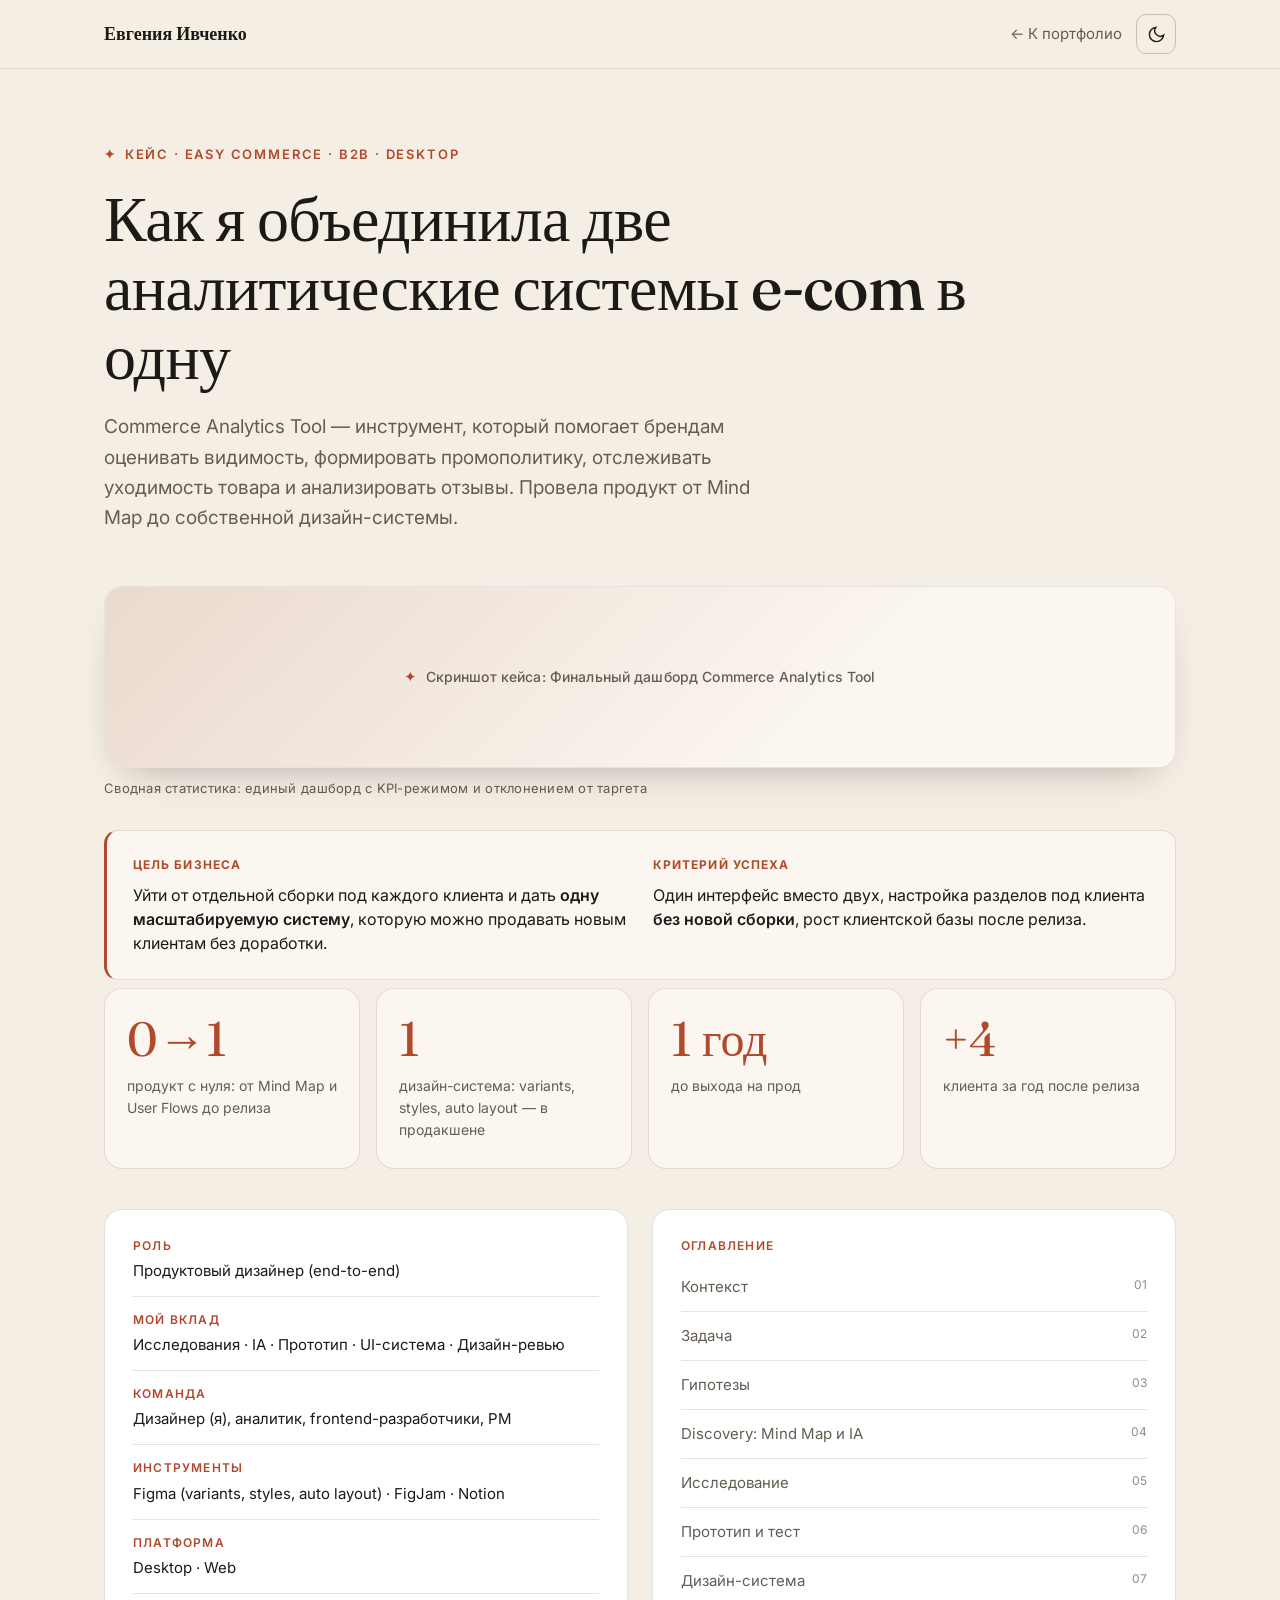
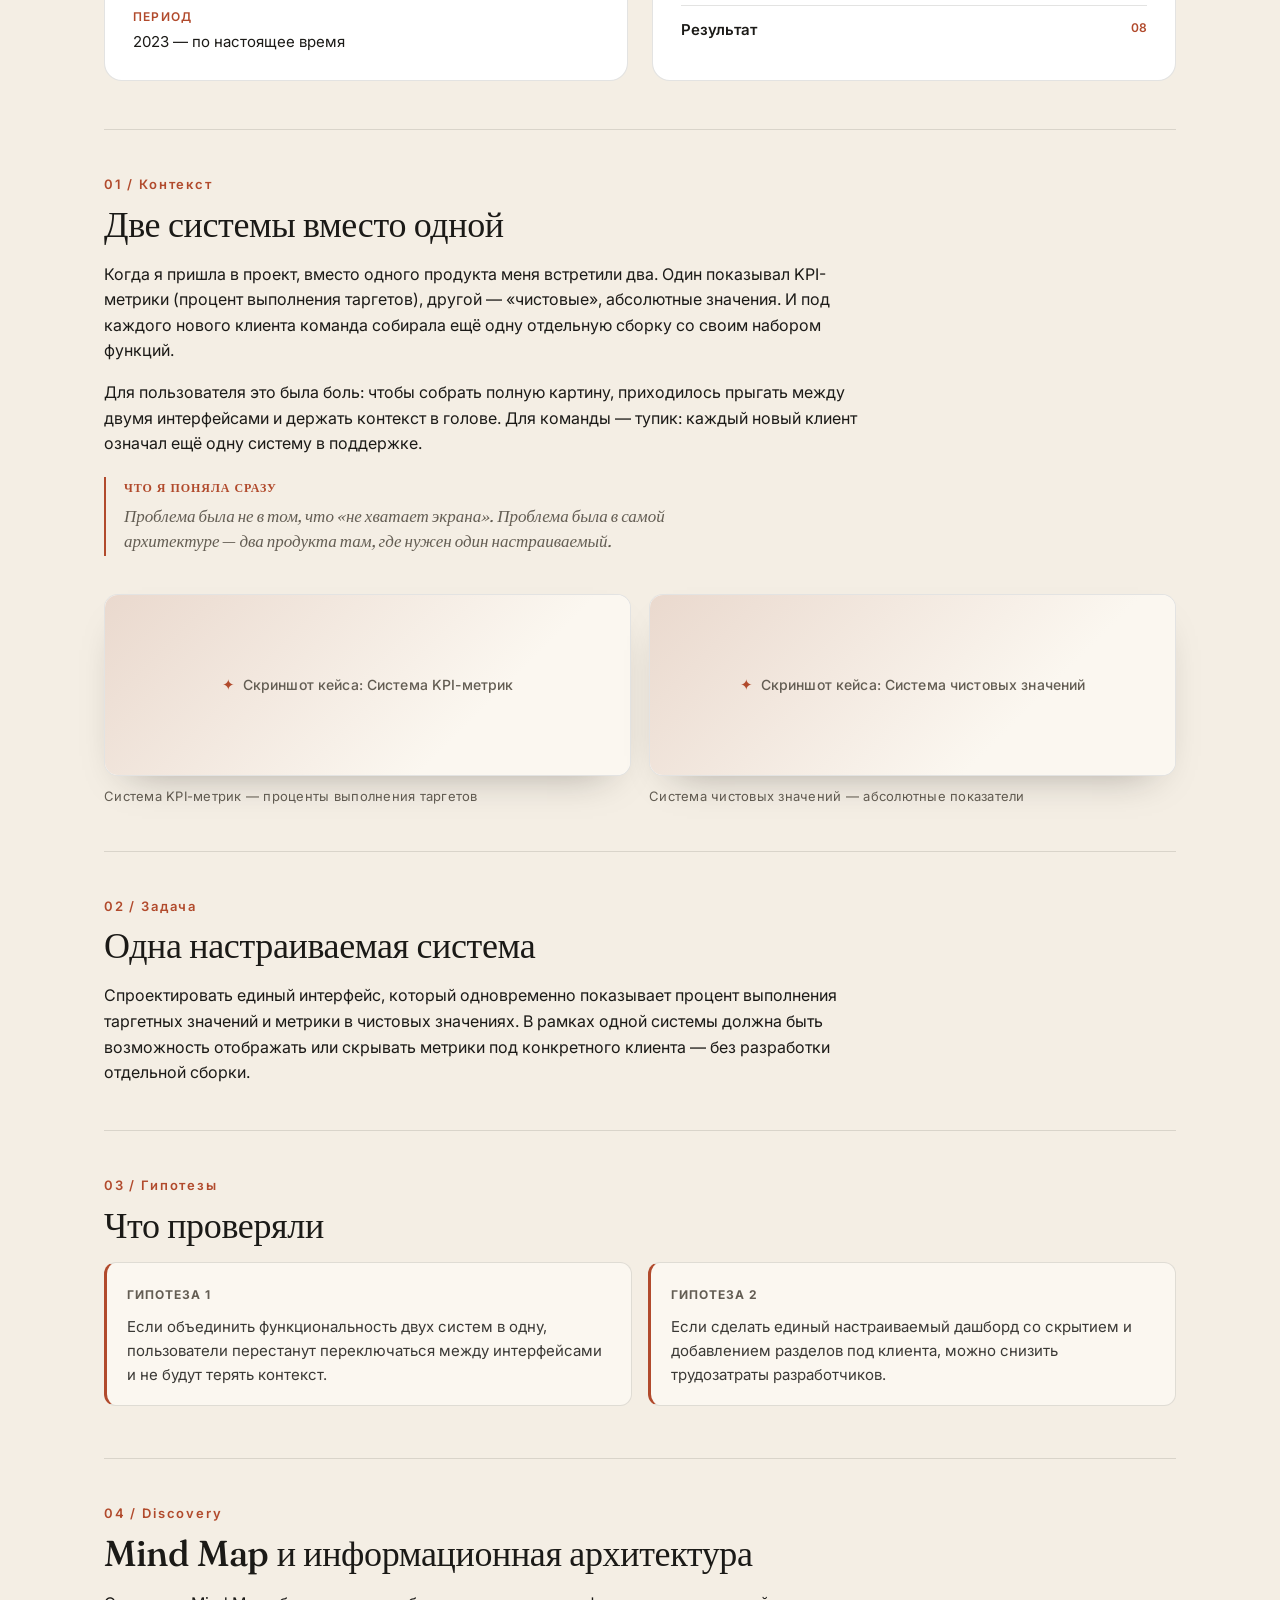
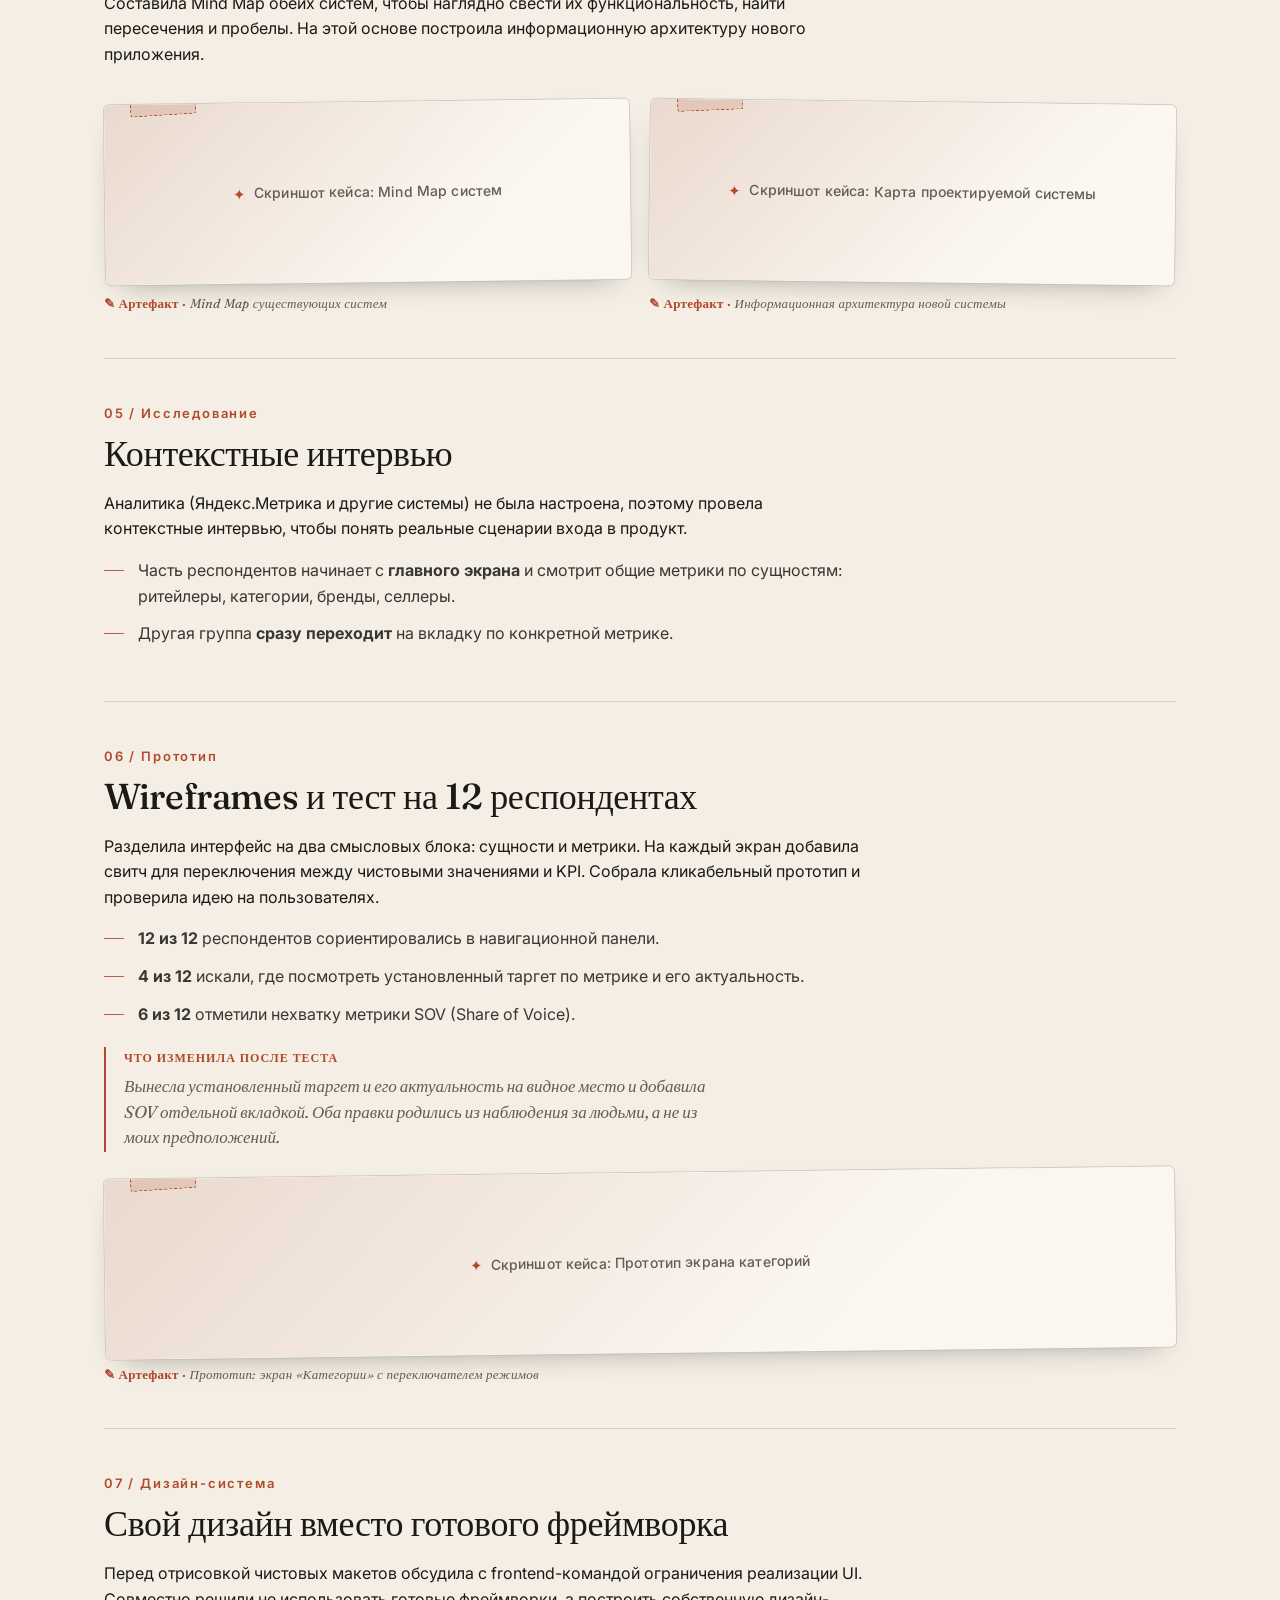
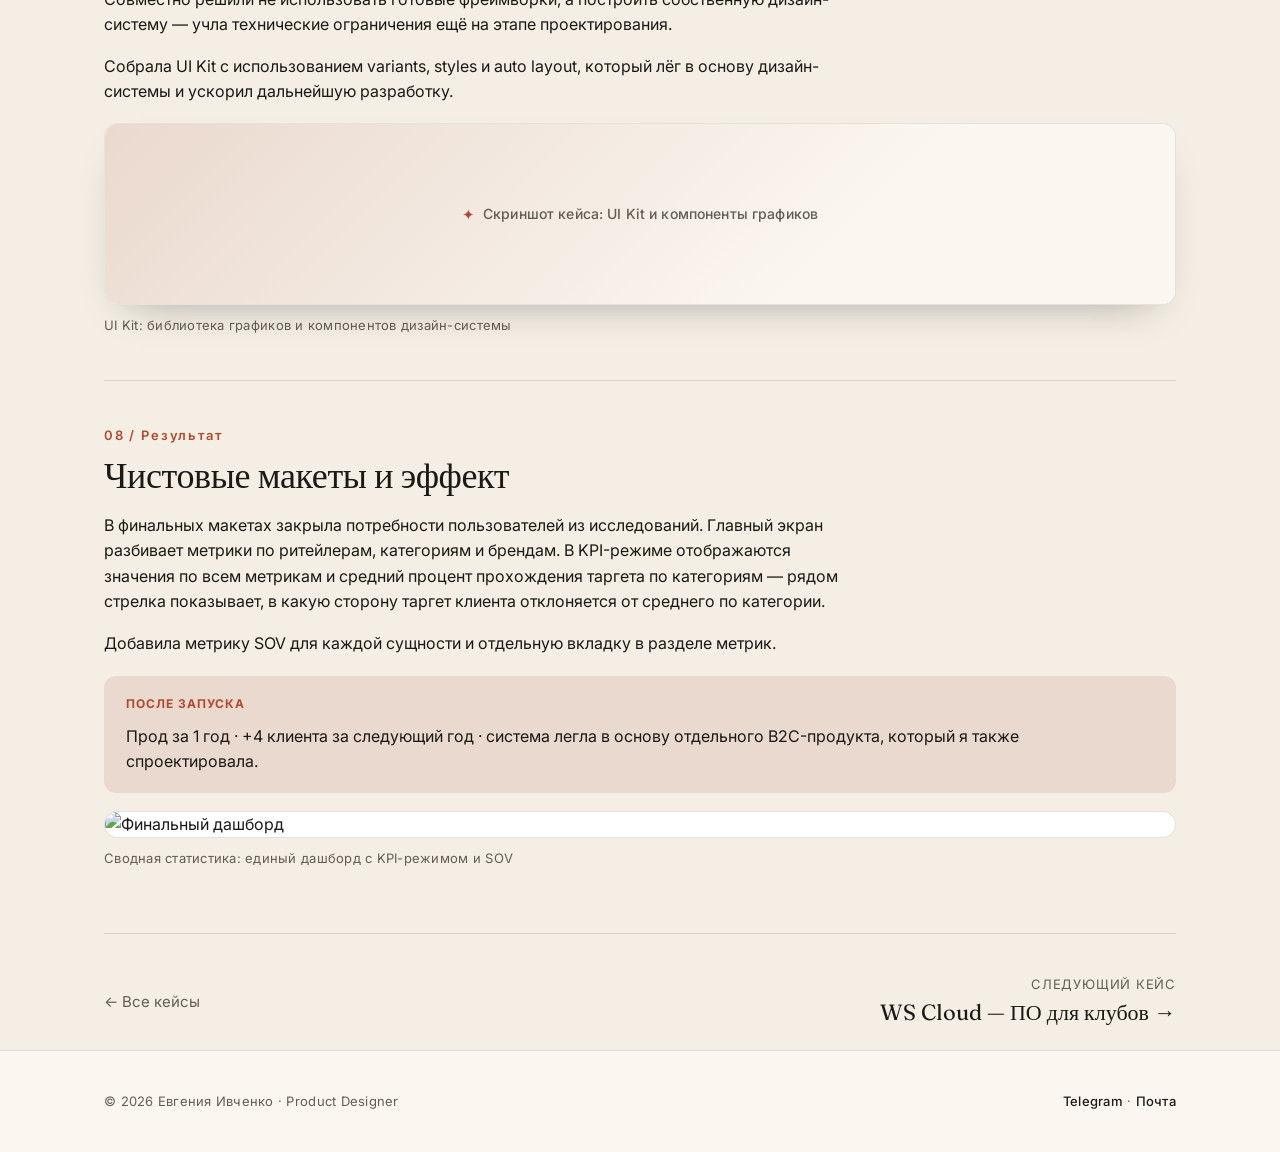
==== case-cat.html @ 2c363536 "Add files via upload" ====
<!DOCTYPE html>
<html lang="ru" data-theme="light">
<head>
<meta charset="UTF-8">
<meta name="viewport" content="width=device-width, initial-scale=1.0">
<title>Commerce Analytics Tool — кейс · Евгения Ивченко</title>
<meta name="description" content="Кейс Commerce Analytics Tool: объединение двух аналитических систем e-com в одну настраиваемую с собственной дизайн-системой.">
<meta name="theme-color" content="#F4EEE4">
<link rel="canonical" href="https://ivchenko.design/case-cat.html">
<meta property="og:type" content="article">
<meta property="og:title" content="Commerce Analytics Tool — кейс · Евгения Ивченко">
<meta property="og:description" content="Объединила две аналитические системы e-com в одну настраиваемую: от Mind Map до собственной дизайн-системы. +4 клиента за год после релиза.">
<meta property="og:locale" content="ru_RU">
<meta property="og:url" content="https://ivchenko.design/case-cat.html">
<meta property="og:image" content="https://static.tildacdn.info/tild3237-6635-4832-b831-623738333862/-/resize/1200x/Frame_313374.png">
<meta property="og:image:width" content="1200">
<meta property="og:image:alt" content="Финальный дашборд Commerce Analytics Tool">
<meta name="twitter:card" content="summary_large_image">
<meta name="twitter:title" content="Commerce Analytics Tool — кейс">
<meta name="twitter:description" content="Две аналитические системы e-com → одна настраиваемая система с дизайн-системой.">
<meta name="twitter:image" content="https://static.tildacdn.info/tild3237-6635-4832-b831-623738333862/-/resize/1200x/Frame_313374.png">
<link rel="icon" href="data:image/svg+xml,%3Csvg xmlns='http://www.w3.org/2000/svg' viewBox='0 0 64 64'%3E%3Crect width='64' height='64' rx='14' fill='%231B1A17'/%3E%3Ctext x='50%25' y='54%25' font-family='Georgia,serif' font-size='30' fill='%23F4EEE4' text-anchor='middle' dominant-baseline='middle'%3E%D0%95%D0%98%3C/text%3E%3C/svg%3E">
<link rel="preconnect" href="https://fonts.googleapis.com">
<link rel="preconnect" href="https://fonts.gstatic.com" crossorigin>
<link href="https://fonts.googleapis.com/css2?family=Fraunces:opsz,wght@9..144,400;9..144,500;9..144,600&family=Inter:wght@400;500;600;700&display=swap" rel="stylesheet">
<link rel="stylesheet" href="styles.css">
</head>
<body>
<a id="top"></a>
<a class="skip-link" href="#context">К содержимому</a>
<header class="nav">
  <div class="wrap nav-inner">
    <a class="brand" href="index.html"><span>Евгения Ивченко</span></a>
    <div class="nav-right">
      <a class="back-link" href="index.html#work">← К портфолио</a>
      <button class="theme-toggle" id="themeToggle" aria-label="Переключить тему" title="Светлая / тёмная тема">
        <svg class="icon-moon" viewBox="0 0 24 24" aria-hidden="true"><path d="M21 12.8A9 9 0 1 1 11.2 3a7 7 0 0 0 9.8 9.8z"/></svg>
        <svg class="icon-sun" viewBox="0 0 24 24" aria-hidden="true"><circle cx="12" cy="12" r="4.2"/><path d="M12 2v2M12 20v2M2 12h2M20 12h2M5 5l1.5 1.5M17.5 17.5 19 19M19 5l-1.5 1.5M6.5 17.5 5 19"/></svg>
      </button>
    </div>
  </div>
</header>

<main class="wrap">
  <section class="case-hero">
    <span class="eyebrow kicker"><span class="star">✦</span>Кейс · Easy Commerce · B2B · Desktop</span>
    <h1>Как я объединила две аналитические системы e-com в одну</h1>
    <p class="sub">Commerce Analytics Tool — инструмент, который помогает брендам оценивать видимость, формировать промополитику, отслеживать уходимость товара и анализировать отзывы. Провела продукт от Mind Map до собственной дизайн-системы.</p>
  </section>

  <figure class="case-cover">
    <div class="frame"><img src="https://static.tildacdn.info/tild3237-6635-4832-b831-623738333862/-/resize/960x/Frame_313374.png" alt="Финальный дашборд Commerce Analytics Tool" fetchpriority="high" decoding="async"></div>
    <figcaption>Сводная статистика: единый дашборд с KPI-режимом и отклонением от таргета</figcaption>
  </figure>

  <div class="goal-card">
    <div class="g"><div class="k">Цель бизнеса</div><div class="v">Уйти от отдельной сборки под каждого клиента и дать <strong>одну масштабируемую систему</strong>, которую можно продавать новым клиентам без доработки.</div></div>
    <div class="g"><div class="k">Критерий успеха</div><div class="v">Один интерфейс вместо двух, настройка разделов под клиента <strong>без новой сборки</strong>, рост клиентской базы после релиза.</div></div>
  </div>

  <div class="result-strip">
    <div class="stat"><div class="num">0→1</div><div class="lbl">продукт с нуля: от Mind Map и User Flows до релиза</div></div>
    <div class="stat"><div class="num">1</div><div class="lbl">дизайн-система: variants, styles, auto layout — в продакшене</div></div>
    <div class="stat"><div class="num">1 год</div><div class="lbl">до выхода на прод</div></div>
    <div class="stat"><div class="num">+4</div><div class="lbl">клиента за год после релиза</div></div>
  </div>

  <div class="case-meta">
    <div class="facts">
      <div class="frow"><div class="k">Роль</div><div class="v">Продуктовый дизайнер (end-to-end)</div></div>
      <div class="frow"><div class="k">Мой вклад</div><div class="v">Исследования · IA · Прототип · UI-система · Дизайн-ревью</div></div>
      <div class="frow"><div class="k">Команда</div><div class="v">Дизайнер (я), аналитик, frontend-разработчики, PM</div></div>
      <div class="frow"><div class="k">Инструменты</div><div class="v">Figma (variants, styles, auto layout) · FigJam · Notion</div></div>
      <div class="frow"><div class="k">Платформа</div><div class="v">Desktop · Web</div></div>
      <div class="frow"><div class="k">Период</div><div class="v">2023 — по настоящее время</div></div>
    </div>
    <div class="toc-card">
      <div class="toc-title">Оглавление</div>
      <nav class="toc">
        <a href="#context"><span>Контекст</span><span class="tnum">01</span></a>
        <a href="#task"><span>Задача</span><span class="tnum">02</span></a>
        <a href="#hypotheses"><span>Гипотезы</span><span class="tnum">03</span></a>
        <a href="#discovery"><span>Discovery: Mind Map и IA</span><span class="tnum">04</span></a>
        <a href="#research"><span>Исследование</span><span class="tnum">05</span></a>
        <a href="#prototype"><span>Прототип и тест</span><span class="tnum">06</span></a>
        <a href="#system"><span>Дизайн-система</span><span class="tnum">07</span></a>
        <a href="#result"><span>Результат</span><span class="tnum">08</span></a>
      </nav>
    </div>
  </div>

  <div class="case-main">
    <section class="case-section" id="context">
      <span class="snum">01 / Контекст</span>
      <h2>Две системы вместо одной</h2>
      <p>Когда я пришла в проект, вместо одного продукта меня встретили два. Один показывал KPI-метрики (процент выполнения таргетов), другой — «чистовые», абсолютные значения. И под каждого нового клиента команда собирала ещё одну отдельную сборку со своим набором функций.</p>
      <p>Для пользователя это была боль: чтобы собрать полную картину, приходилось прыгать между двумя интерфейсами и держать контекст в голове. Для команды — тупик: каждый новый клиент означал ещё одну систему в поддержке.</p>
      <div class="aside-note"><b>Что я поняла сразу</b>Проблема была не в том, что «не хватает экрана». Проблема была в самой архитектуре — два продукта там, где нужен один настраиваемый.</div>
      <div class="shot-row">
        <figure><div class="frame"><img src="https://static.tildacdn.info/tild6366-6531-4564-b830-616130653761/-/resize/960x/Frame_313374_1.png" alt="Система KPI-метрик" loading="lazy"></div><figcaption>Система KPI-метрик — проценты выполнения таргетов</figcaption></figure>
        <figure><div class="frame"><img src="https://static.tildacdn.info/tild6137-3864-4339-b733-393736313834/-/resize/960x/Frame_313374_2.png" alt="Система чистовых значений" loading="lazy"></div><figcaption>Система чистовых значений — абсолютные показатели</figcaption></figure>
      </div>
    </section>

    <section class="case-section" id="task">
      <span class="snum">02 / Задача</span>
      <h2>Одна настраиваемая система</h2>
      <p>Спроектировать единый интерфейс, который одновременно показывает процент выполнения таргетных значений и метрики в чистовых значениях. В рамках одной системы должна быть возможность отображать или скрывать метрики под конкретного клиента — без разработки отдельной сборки.</p>
    </section>

    <section class="case-section" id="hypotheses">
      <span class="snum">03 / Гипотезы</span>
      <h2>Что проверяли</h2>
      <div class="hyp">
        <div class="card"><b>ГИПОТЕЗА 1</b><p>Если объединить функциональность двух систем в одну, пользователи перестанут переключаться между интерфейсами и не будут терять контекст.</p></div>
        <div class="card"><b>ГИПОТЕЗА 2</b><p>Если сделать единый настраиваемый дашборд со скрытием и добавлением разделов под клиента, можно снизить трудозатраты разработчиков.</p></div>
      </div>
    </section>

    <section class="case-section" id="discovery">
      <span class="snum">04 / Discovery</span>
      <h2>Mind Map и информационная архитектура</h2>
      <p>Составила Mind Map обеих систем, чтобы наглядно свести их функциональность, найти пересечения и пробелы. На этой основе построила информационную архитектуру нового приложения.</p>
      <div class="shot-row">
        <figure class="artifact"><div class="frame"><img src="https://static.tildacdn.info/tild3266-6630-4961-a162-333838663834/-/resize/960x/__2024-04-09__193712.png" alt="Mind Map систем" loading="lazy"></div><figcaption>Mind Map существующих систем</figcaption></figure>
        <figure class="artifact"><div class="frame"><img src="https://static.tildacdn.info/tild3466-6665-4764-a464-396537326236/-/resize/960x/__2024-04-09__194212.png" alt="Карта проектируемой системы" loading="lazy"></div><figcaption>Информационная архитектура новой системы</figcaption></figure>
      </div>
    </section>

    <section class="case-section" id="research">
      <span class="snum">05 / Исследование</span>
      <h2>Контекстные интервью</h2>
      <p>Аналитика (Яндекс.Метрика и другие системы) не была настроена, поэтому провела контекстные интервью, чтобы понять реальные сценарии входа в продукт.</p>
      <ul class="insight-list">
        <li>Часть респондентов начинает с <strong>главного экрана</strong> и смотрит общие метрики по сущностям: ритейлеры, категории, бренды, селлеры.</li>
        <li>Другая группа <strong>сразу переходит</strong> на вкладку по конкретной метрике.</li>
      </ul>
    </section>

    <section class="case-section" id="prototype">
      <span class="snum">06 / Прототип</span>
      <h2>Wireframes и тест на 12 респондентах</h2>
      <p>Разделила интерфейс на два смысловых блока: сущности и метрики. На каждый экран добавила свитч для переключения между чистовыми значениями и KPI. Собрала кликабельный прототип и проверила идею на пользователях.</p>
      <ul class="insight-list">
        <li><strong>12 из 12</strong> респондентов сориентировались в навигационной панели.</li>
        <li><strong>4 из 12</strong> искали, где посмотреть установленный таргет по метрике и его актуальность.</li>
        <li><strong>6 из 12</strong> отметили нехватку метрики SOV (Share of Voice).</li>
      </ul>
      <div class="aside-note"><b>Что изменила после теста</b>Вынесла установленный таргет и его актуальность на видное место и добавила SOV отдельной вкладкой. Оба правки родились из наблюдения за людьми, а не из моих предположений.</div>
      <figure class="artifact"><div class="frame"><img src="https://static.tildacdn.info/tild3539-6263-4134-b531-346331363434/-/resize/960x/__2024-04-09__194903.png" alt="Прототип экрана категорий" loading="lazy"></div><figcaption>Прототип: экран «Категории» с переключателем режимов</figcaption></figure>
    </section>

    <section class="case-section" id="system">
      <span class="snum">07 / Дизайн-система</span>
      <h2>Свой дизайн вместо готового фреймворка</h2>
      <p>Перед отрисовкой чистовых макетов обсудила с frontend-командой ограничения реализации UI. Совместно решили не использовать готовые фреймворки, а построить собственную дизайн-систему — учла технические ограничения ещё на этапе проектирования.</p>
      <p>Собрала UI Kit с использованием variants, styles и auto layout, который лёг в основу дизайн-системы и ускорил дальнейшую разработку.</p>
      <figure><div class="frame"><img src="https://static.tildacdn.info/tild3265-6264-4461-b334-323961656533/-/resize/960x/Frame_313374_4.png" alt="UI Kit и компоненты графиков" loading="lazy"></div><figcaption>UI Kit: библиотека графиков и компонентов дизайн-системы</figcaption></figure>
    </section>

    <section class="case-section" id="result">
      <span class="snum">08 / Результат</span>
      <h2>Чистовые макеты и эффект</h2>
      <p>В финальных макетах закрыла потребности пользователей из исследований. Главный экран разбивает метрики по ритейлерам, категориям и брендам. В KPI-режиме отображаются значения по всем метрикам и средний процент прохождения таргета по категориям — рядом стрелка показывает, в какую сторону таргет клиента отклоняется от среднего по категории.</p>
      <p>Добавила метрику SOV для каждой сущности и отдельную вкладку в разделе метрик.</p>
      <div class="after"><span class="lead">После запуска</span><span class="val">Прод за 1 год · +4 клиента за следующий год · система легла в основу отдельного B2C-продукта, который я также спроектировала.</span></div>
      <figure><div class="frame"><img src="https://static.tildacdn.info/tild3237-6635-4832-b831-623738333862/-/resize/960x/Frame_313374.png" alt="Финальный дашборд" loading="lazy"></div><figcaption>Сводная статистика: единый дашборд с KPI-режимом и SOV</figcaption></figure>
    </section>
  </div>

  <nav class="case-nav">
    <a class="back-link" href="index.html#work">← Все кейсы</a>
    <div class="next">
      <div class="lbl">Следующий кейс</div>
      <a class="ttl" href="case-wscloud.html">WS Cloud — ПО для клубов →</a>
    </div>
  </nav>
</main>

<footer class="site">
  <div class="wrap foot-inner">
    <span>© 2026 Евгения Ивченко · Product Designer</span>
    <span><a href="https://t.me/evgeniyaivchenko" target="_blank" rel="noopener">Telegram</a> · <a href="mailto:jane114@list.ru">Почта</a></span>
  </div>
</footer>
<script src="app.js"></script>
</body>
</html>
---- styles.css ----
:root{
  --paper:#F4EEE4; --surface:#FBF7F0; --card:#FFFFFF;
  --ink:#1B1A17; --muted:#635D53;
  --accent:#B14A2C; --accent-soft:#EAD9CE;
  --line:rgba(27,26,23,.12); --line-strong:rgba(27,26,23,.22);
  --header-bg:rgba(244,238,228,.82);
  --shadow:0 18px 40px -24px rgba(27,26,23,.4);
  --radius:18px; --maxw:1120px;
  --sans:"Inter",-apple-system,BlinkMacSystemFont,"Segoe UI",Roboto,Arial,sans-serif;
  --display:"Fraunces",Georgia,"Times New Roman",serif;
}
html[data-theme="dark"]{
  --paper:#151412; --surface:#1C1A16; --card:#232019;
  --ink:#F2EBDD; --muted:#A79E8E;
  --accent:#DB7444; --accent-soft:#3A2A20;
  --line:rgba(242,235,221,.13); --line-strong:rgba(242,235,221,.24);
  --header-bg:rgba(21,20,18,.82);
  --shadow:0 20px 46px -22px rgba(0,0,0,.7);
}
*{box-sizing:border-box;margin:0;padding:0}
html{scroll-behavior:smooth}

/* ---- accessibility: focus + skip-link ---- */
:focus-visible{outline:2px solid var(--accent);outline-offset:3px;border-radius:6px}
.btn:focus-visible,.chip:focus-visible,.theme-toggle:focus-visible,.burger:focus-visible{outline-offset:4px}
.skip-link{position:absolute;left:12px;top:-60px;z-index:120;background:var(--ink);color:var(--paper);
  padding:10px 16px;border-radius:10px;font-weight:600;font-size:14px;transition:top .2s}
.skip-link:focus{top:12px}

/* ---- image placeholder (fallback for broken/missing images) ---- */
.img-ph{display:flex;align-items:center;justify-content:center;text-align:center;width:100%;height:100%;
  min-height:180px;padding:22px;background:
    linear-gradient(135deg,var(--accent-soft),transparent 70%),var(--surface);
  color:var(--muted);font-size:14px;font-weight:500;letter-spacing:.01em;line-height:1.4}
.img-ph span{max-width:80%}
.img-ph::before{content:"✦";color:var(--accent);margin-right:8px;font-size:15px}
.thumb .img-ph{min-height:0}
.frame.is-ph{cursor:default}
.frame.is-ph::after{display:none}
.frame.is-ph:hover img{transform:none}
body{font-family:var(--sans);background:var(--paper);color:var(--ink);line-height:1.6;
  -webkit-font-smoothing:antialiased;text-rendering:optimizeLegibility;transition:background .3s,color .3s}
a{color:inherit;text-decoration:none}
img{max-width:100%;display:block}
.wrap{max-width:var(--maxw);margin:0 auto;padding:0 24px}
section{padding:clamp(64px,9vw,96px) 0}
section[id]{scroll-margin-top:84px}
.eyebrow{display:inline-flex;align-items:center;gap:8px;font-size:13px;font-weight:600;
  letter-spacing:.14em;text-transform:uppercase;color:var(--accent)}
.star{color:var(--accent)}
h1,h2,h3{font-family:var(--display);font-weight:500;line-height:1.08;letter-spacing:-.01em}
.section-head{margin-bottom:48px;max-width:720px}
.section-head h2{font-size:clamp(30px,4.4vw,46px);display:flex;align-items:center;gap:.4em}
.section-head h2 .star{font-size:.36em;line-height:1;opacity:.7;flex:none;transform:translateY(-.05em)}
.section-head p{color:var(--muted);max-width:560px;font-size:17px;line-height:1.55;margin-top:16px}

/* progress + reveal (reveal only hides when JS is on) */
#progress{position:fixed;top:0;left:0;height:3px;width:0;z-index:100;background:linear-gradient(90deg,var(--accent),#e0895f);transition:width .1s linear}
html.js .reveal{opacity:0;transform:translateY(22px);transition:opacity .7s ease,transform .7s cubic-bezier(.2,.7,.2,1)}
html.js .reveal.in{opacity:1;transform:none}
@media(prefers-reduced-motion:reduce){html.js .reveal{opacity:1;transform:none;transition:none}.marquee-track,.portrait-star{animation:none!important}}

/* header */
header.nav{position:sticky;top:0;z-index:50;background:var(--header-bg);
  backdrop-filter:saturate(150%) blur(12px);border-bottom:1px solid var(--line);transition:background .3s}
.nav-inner{display:flex;align-items:center;justify-content:space-between;height:68px;gap:16px}
.brand{display:flex;align-items:center;gap:12px;font-weight:600;font-family:var(--display);font-size:18px}
.brand .mark{width:38px;height:38px;border-radius:10px;flex:none;background:var(--ink);color:var(--paper);
  display:grid;place-items:center;font-family:var(--display);font-size:15px}
nav.links{display:flex;gap:26px}
nav.links a{font-size:15px;color:var(--muted);transition:color .2s}
nav.links a:hover{color:var(--ink)}
nav.links a.active{color:var(--ink)}
nav.links a.active::after{content:"";display:block;height:2px;border-radius:2px;background:var(--accent);margin-top:3px}
.nav-right{display:flex;align-items:center;gap:14px}
.status-pill{display:inline-flex;align-items:center;gap:8px;font-size:13px;font-weight:500;color:var(--ink);
  border:1px solid var(--line-strong);border-radius:999px;padding:7px 14px}
.dot{width:8px;height:8px;border-radius:50%;background:#3E9E6A;box-shadow:0 0 0 3px rgba(62,158,106,.18)}
.back-link{font-size:15px;color:var(--muted);display:inline-flex;align-items:center;gap:7px;transition:color .2s}
.back-link:hover{color:var(--ink)}
.theme-toggle{width:40px;height:40px;border-radius:10px;border:1px solid var(--line-strong);
  background:transparent;color:var(--ink);cursor:pointer;display:grid;place-items:center;transition:.2s}
.theme-toggle:hover{background:var(--accent-soft);border-color:var(--accent)}
.theme-toggle svg{width:19px;height:19px;stroke:currentColor;fill:none;stroke-width:1.8}
html[data-theme="dark"] .icon-moon{display:none}
html[data-theme="light"] .icon-sun{display:none}
/* burger + mobile menu */
.burger{display:none;width:40px;height:40px;border-radius:10px;border:1px solid var(--line-strong);
  background:transparent;color:var(--ink);cursor:pointer;flex-direction:column;align-items:center;
  justify-content:center;gap:5px;padding:0}
.burger span{display:block;width:18px;height:2px;background:currentColor;border-radius:2px;transition:.25s}
body.menu-open .burger span:nth-child(1){transform:translateY(7px) rotate(45deg)}
body.menu-open .burger span:nth-child(2){opacity:0}
body.menu-open .burger span:nth-child(3){transform:translateY(-7px) rotate(-45deg)}
.mobile-menu{position:fixed;inset:0 0 0 auto;width:min(82vw,320px);z-index:60;background:var(--card);
  border-left:1px solid var(--line);box-shadow:var(--shadow);padding:88px 28px 32px;
  transform:translateX(100%);transition:transform .3s cubic-bezier(.2,.7,.2,1);display:flex;flex-direction:column;gap:6px}
body.menu-open .mobile-menu{transform:none}
.mobile-menu a{font-family:var(--display);font-size:22px;color:var(--ink);padding:12px 0;border-bottom:1px solid var(--line)}
.mobile-menu a:last-child{border-bottom:0}
.menu-overlay{position:fixed;inset:0;z-index:55;background:rgba(12,11,9,.5);opacity:0;visibility:hidden;transition:.3s}
body.menu-open .menu-overlay{opacity:1;visibility:visible}
@media(max-width:900px){nav.links{display:none}.status-pill{display:none}.burger{display:flex}}
@media(min-width:901px){.mobile-menu,.menu-overlay{display:none}}

/* filters: empty state */
.no-results{display:none;padding:40px 0;color:var(--muted);font-size:16px}
.cases-grid.is-empty + .no-results{display:block}

/* hero (landing) */
.hero{padding-top:72px;padding-bottom:64px}
.hero-grid{display:grid;grid-template-columns:1.35fr .9fr;gap:56px;align-items:center}
.hero .eyebrow{margin-bottom:22px}
.hero h1{font-size:clamp(40px,6.4vw,74px);margin-bottom:24px}
.hero h1 .hl{font-style:italic}
.hero .lede{font-size:19px;color:var(--muted);max-width:560px;margin-bottom:32px}
.cta-row{display:flex;gap:14px;flex-wrap:wrap}
.btn{display:inline-flex;align-items:center;gap:8px;padding:13px 22px;border-radius:999px;
  font-weight:600;font-size:15px;border:1px solid var(--ink);transition:.2s;cursor:pointer}
.btn.primary{background:var(--ink);color:var(--paper)}
.btn.primary:hover{background:var(--accent);border-color:var(--accent);color:#fff}
.btn.ghost:hover{background:var(--ink);color:var(--paper)}
.portrait-wrap{position:relative}
.portrait-wrap::before{content:"";position:absolute;inset:0;border-radius:22px;background:var(--accent);transform:translate(18px,18px);opacity:.85;z-index:0}
.portrait{position:relative;z-index:1;aspect-ratio:4/5;border-radius:22px;overflow:hidden;border:1px solid var(--line);background:linear-gradient(150deg,#E7D6C6,#C9A78F)}
.portrait img{width:100%;height:100%;object-fit:cover}
.portrait-star{position:absolute;top:-16px;right:-8px;z-index:2;color:var(--accent);font-size:38px;line-height:1;animation:spin 14s linear infinite}
@keyframes spin{to{transform:rotate(360deg)}}
@media(max-width:860px){.hero-grid{grid-template-columns:1fr;gap:40px}.portrait{max-width:340px}}

/* marquee */
.marquee{border-top:1px solid var(--line);border-bottom:1px solid var(--line);overflow:hidden;padding:18px 0;background:var(--surface)}
.marquee-track{display:flex;white-space:nowrap;animation:scroll 34s linear infinite;width:max-content}
.marquee-track span{font-family:var(--display);font-size:18px;color:var(--ink);padding:0 26px;opacity:.75}
.marquee-track .star{opacity:1}
@keyframes scroll{from{transform:translateX(0)}to{transform:translateX(-50%)}}

/* stats */
.stats{background:var(--surface)}
.stats-intro{max-width:620px;color:var(--muted);font-size:17px;margin-bottom:48px}
.stats-grid{display:grid;grid-template-columns:repeat(5,1fr);gap:18px}
.stat{background:var(--card);border:1px solid var(--line);border-radius:var(--radius);padding:26px 22px}
.stat .num{font-family:var(--display);font-size:clamp(34px,4vw,48px);color:var(--accent);line-height:1}
.stat .lbl{margin-top:12px;font-size:14px;color:var(--muted)}
@media(max-width:900px){.stats-grid{grid-template-columns:repeat(2,1fr)}}
@media(max-width:520px){.stats-grid{grid-template-columns:1fr}}

/* case cards */
.filters{display:flex;gap:10px;flex-wrap:wrap;margin-bottom:36px}
.chip{border:1px solid var(--line-strong);background:transparent;color:var(--muted);padding:9px 18px;
  border-radius:999px;font-size:14px;font-weight:500;cursor:pointer;font-family:var(--sans);transition:.2s}
.chip:hover{color:var(--ink)}
.chip.active{background:var(--ink);color:var(--paper);border-color:var(--ink)}
.cases-grid{display:grid;grid-template-columns:repeat(2,1fr);gap:24px}
@media(max-width:760px){.cases-grid{grid-template-columns:1fr}}
.case-card{background:var(--card);border:1px solid var(--line);border-radius:var(--radius);overflow:hidden;
  display:flex;flex-direction:column;transition:transform .25s,box-shadow .25s,border-color .25s}
.case-card:hover{transform:translateY(-4px);box-shadow:var(--shadow);border-color:var(--line-strong)}
.thumb{aspect-ratio:16/10;overflow:hidden;border-bottom:1px solid var(--line);background:var(--accent-soft)}
.thumb img{width:100%;height:100%;object-fit:cover;object-position:top;transition:transform .5s ease}
.case-card:hover .thumb img{transform:scale(1.05)}
.case-body{padding:22px 24px 26px;display:flex;flex-direction:column;gap:10px;flex:1}
.case-body .co{font-size:12px;font-weight:700;letter-spacing:.1em;text-transform:uppercase;color:var(--accent)}
.tags{display:flex;gap:8px;flex-wrap:wrap}
.tag{font-size:12px;font-weight:600;letter-spacing:.04em;text-transform:uppercase;color:var(--muted);
  border:1px solid var(--line);border-radius:6px;padding:4px 9px}
.case-body h3{font-size:23px}
.case-body p{color:var(--muted);font-size:15px}
.metric-badge{margin-top:auto;display:inline-flex;align-items:center;gap:8px;font-size:14px;font-weight:600;color:var(--accent)}

/* services */
.services{background:var(--surface)}
.svc-grid{display:grid;grid-template-columns:repeat(3,1fr);gap:20px}
@media(max-width:860px){.svc-grid{grid-template-columns:1fr}}
.svc{background:var(--card);border:1px solid var(--line);border-radius:var(--radius);padding:28px 26px}
.svc .star{font-size:20px}
.svc h3{font-size:20px;margin:16px 0 8px}
.svc p{color:var(--muted);font-size:15px}

/* experience */
.exp-item{display:grid;grid-template-columns:150px 1fr;gap:32px;padding:32px 0;border-top:1px solid var(--line)}
.exp-item:last-child{border-bottom:1px solid var(--line)}
.exp-item .years{font-size:15px;color:var(--muted);font-weight:500;padding-top:4px}
.exp-item h3{font-size:24px;margin-bottom:4px}
.exp-item .role{color:var(--accent);font-weight:600;font-size:14px;letter-spacing:.03em;margin-bottom:12px;display:block}
.exp-item p{color:var(--ink);opacity:.86;font-size:15px;max-width:640px}
@media(max-width:640px){.exp-item{grid-template-columns:1fr;gap:8px}}

/* about */
.about-grid{display:grid;grid-template-columns:1.3fr .8fr;gap:56px;align-items:start}
@media(max-width:860px){.about-grid{grid-template-columns:1fr;gap:36px}}
.about-grid h3{font-size:26px;margin-bottom:20px;max-width:520px}
.about-grid p{color:var(--ink);opacity:.86;margin-bottom:16px}
.about-grid strong{color:var(--ink);font-weight:600}
.meta{border:1px solid var(--line);border-radius:var(--radius);overflow:hidden;background:var(--card)}
.meta .row{display:flex;justify-content:space-between;gap:16px;padding:15px 20px;border-bottom:1px solid var(--line);font-size:15px}
.meta .row:last-child{border-bottom:0}
.meta .row .k{color:var(--muted)}
.meta .row .v{font-weight:600;text-align:right}

/* contact */
.contact{text-align:center}
.contact h2{font-size:clamp(34px,5.6vw,60px);margin-bottom:28px}
.contact h2 .hl{font-style:italic}
.contact .cta-row{justify-content:center;margin-bottom:20px}
.contact .note{color:var(--muted);font-size:15px;letter-spacing:.01em}
footer.site{border-top:1px solid var(--line);padding:40px 0;background:var(--surface)}
.foot-inner{display:flex;justify-content:space-between;align-items:center;gap:10px 22px;flex-wrap:wrap;color:var(--muted);font-size:13px;letter-spacing:.02em}
.foot-inner a{color:var(--ink);font-weight:500}
.foot-inner a:hover{color:var(--accent)}

/* ============ CASE PAGE ============ */
.case-hero{padding:72px 0 8px}
.case-hero .kicker{margin-bottom:18px}
.case-hero h1{font-size:clamp(34px,5.6vw,64px);max-width:900px;margin-bottom:22px}
.case-hero .sub{color:var(--muted);font-size:19px;max-width:680px}
.case-cover{margin:44px 0 8px}
.case-cover .frame{border-radius:var(--radius)}

/* meta + toc */
.case-meta{display:grid;grid-template-columns:1fr 1fr;gap:24px;margin:40px 0 8px}
@media(max-width:760px){.case-meta{grid-template-columns:1fr}}
.facts,.toc-card{background:var(--card);border:1px solid var(--line);border-radius:var(--radius);padding:26px 28px}
.facts .frow{padding:13px 0;border-bottom:1px solid var(--line)}
.facts .frow:first-child{padding-top:0}
.facts .frow:last-child{border-bottom:0;padding-bottom:0}
.facts .k{font-size:12px;font-weight:600;letter-spacing:.1em;text-transform:uppercase;color:var(--accent);margin-bottom:4px}
.facts .v{font-size:15px}
.toc-card .toc-title{font-size:12px;font-weight:600;letter-spacing:.1em;text-transform:uppercase;color:var(--accent);margin-bottom:8px}
.toc a{display:flex;justify-content:space-between;gap:12px;padding:12px 0;border-bottom:1px solid var(--line);font-size:15px;color:var(--muted);transition:color .2s}
.toc a:last-child{border-bottom:0}
.toc a .tnum{font-size:12px;color:var(--muted);opacity:.7}
.toc a:hover{color:var(--ink)}
.toc a.active{color:var(--ink);font-weight:600}
.toc a.active .tnum{color:var(--accent);opacity:1}

/* case sections */
.case-main{padding:40px 0 20px}
.case-section{padding:44px 0;border-top:1px solid var(--line);scroll-margin-top:90px}
.case-section .snum{font-size:13px;font-weight:600;letter-spacing:.14em;color:var(--accent);display:block;margin-bottom:10px}
.case-section h2{font-size:clamp(26px,3.4vw,36px);margin-bottom:18px;max-width:760px}
.case-section p{color:var(--ink);opacity:.86;margin-bottom:16px;max-width:760px;font-size:16px}
.case-section p:last-child{margin-bottom:0}
.lead-label{font-size:13px;font-weight:700;letter-spacing:.06em;text-transform:uppercase;color:var(--muted);margin-bottom:8px}
.hyp{display:grid;grid-template-columns:1fr 1fr;gap:16px;margin:8px 0}
@media(max-width:680px){.hyp{grid-template-columns:1fr}}
.hyp .card{background:var(--surface);border:1px solid var(--line);border-left:3px solid var(--accent);border-radius:12px;padding:18px 20px}
.hyp .card b{font-size:12px;font-weight:700;letter-spacing:.08em;color:var(--muted)}
.hyp .card p{margin:8px 0 0;font-size:15px}
.insight-list{list-style:none;display:flex;flex-direction:column;gap:12px;margin:10px 0;max-width:760px}
.insight-list li{position:relative;padding-left:34px;color:var(--ink);opacity:.86}
.insight-list li::before{content:"";position:absolute;left:0;top:12px;width:20px;height:1px;background:var(--accent)}
.insight-list li strong{font-weight:700}
.result-strip{display:grid;grid-template-columns:repeat(4,1fr);gap:16px;margin:8px 0}
@media(max-width:820px){.result-strip{grid-template-columns:repeat(2,1fr)}}
.result-strip .stat{background:var(--surface)}

/* figures */
figure{margin:18px 0 0}
.frame{position:relative;border:1px solid var(--line);border-radius:14px;overflow:hidden;background:var(--card);box-shadow:var(--shadow);cursor:zoom-in}
.frame img{width:100%;display:block;transition:transform .55s cubic-bezier(.2,.7,.2,1)}
.frame:hover img{transform:scale(1.035)}
.frame::after{content:"⤢ Открыть";position:absolute;top:10px;right:10px;padding:6px 10px;border-radius:8px;
  background:rgba(20,19,16,.66);color:#fff;font:600 12px/1 var(--sans);letter-spacing:.03em;opacity:0;
  transform:translateY(-4px);transition:.25s;pointer-events:none;backdrop-filter:blur(3px)}
.frame:hover::after{opacity:1;transform:none}
figcaption{margin-top:10px;font-size:13px;color:var(--muted);letter-spacing:.02em}
.shot-row{display:grid;grid-template-columns:1fr 1fr;gap:18px}
@media(max-width:680px){.shot-row{grid-template-columns:1fr}}

/* next-case nav */
.case-nav{border-top:1px solid var(--line);padding:40px 0 20px;display:flex;justify-content:space-between;gap:16px;flex-wrap:wrap;align-items:center}
.case-nav .next{text-align:right}
.case-nav .lbl{font-size:13px;color:var(--muted);letter-spacing:.06em;text-transform:uppercase}
.case-nav .ttl{font-family:var(--display);font-size:22px;margin-top:4px}
.case-nav a.ttl:hover{color:var(--accent)}

/* lightbox (injected by app.js) */
#lb{position:fixed;inset:0;z-index:200;display:none;align-items:center;justify-content:center;background:rgba(12,11,9,.93);backdrop-filter:blur(5px)}
#lb.open{display:flex}
#lb.zoom{overflow:auto}
#lb .lb-img{max-width:92vw;max-height:84vh;border-radius:10px;box-shadow:0 30px 90px -20px rgba(0,0,0,.8);cursor:zoom-in;transition:transform .3s}
#lb.zoom .lb-img{max-width:none;max-height:none;cursor:zoom-out;border-radius:0}
#lb .lb-cap{position:fixed;bottom:20px;left:0;right:0;text-align:center;color:#e9e4da;font-size:14px;padding:0 24px;pointer-events:none}
#lb .lb-count{position:fixed;top:22px;left:26px;color:#b7b0a4;font-size:13px;letter-spacing:.1em}
#lb button{position:fixed;background:rgba(255,255,255,.09);border:1px solid rgba(255,255,255,.22);color:#fff;width:48px;height:48px;border-radius:50%;font-size:22px;cursor:pointer;display:grid;place-items:center;transition:.2s;z-index:2}
#lb button:hover{background:rgba(255,255,255,.2)}
#lb .lb-close{top:18px;right:24px;font-size:18px}
#lb .lb-prev{left:24px;top:50%;transform:translateY(-50%)}
#lb .lb-next{right:24px;top:50%;transform:translateY(-50%)}
#lb.zoom .lb-cap,#lb.zoom .lb-prev,#lb.zoom .lb-next{display:none}
@media(max-width:640px){#lb .lb-prev{left:8px}#lb .lb-next{right:8px}#lb button{width:42px;height:42px}#lb .lb-img{max-width:96vw}}

/* ============ v2 additions ============ */

/* hero verbs — hover highlight (приём Глории Ло) */
.verbs{display:flex;flex-wrap:wrap;align-items:center;gap:6px 12px;margin:0 0 28px;
  font-family:var(--display);font-size:clamp(19px,2.2vw,24px);line-height:1.2}
.verbs b{font-weight:500;color:var(--ink);cursor:default;transition:color .25s,transform .25s;display:inline-block}
.verbs b:hover{transform:translateY(-2px)}
.verbs b:nth-of-type(1):hover{color:#B14A2C}
.verbs b:nth-of-type(2):hover{color:#3E7C59}
.verbs b:nth-of-type(3):hover{color:#2F6DB0}
.verbs b:nth-of-type(4):hover{color:#B0872F}
.verbs i{color:var(--accent);font-style:normal;opacity:.6;font-size:.8em}

/* skills / tools inventory */
.skills-grid{display:grid;grid-template-columns:repeat(4,1fr);gap:20px}
@media(max-width:900px){.skills-grid{grid-template-columns:repeat(2,1fr)}}
@media(max-width:520px){.skills-grid{grid-template-columns:1fr}}
.skill-col{background:var(--card);border:1px solid var(--line);border-radius:var(--radius);padding:24px 22px}
.skill-col h3{font-size:13px;font-weight:700;letter-spacing:.09em;text-transform:uppercase;color:var(--accent);margin-bottom:14px}
.skill-col ul{list-style:none;display:flex;flex-direction:column;gap:9px}
.skill-col li{font-size:14.5px;color:var(--ink);opacity:.85;padding-left:16px;position:relative}
.skill-col li::before{content:"";position:absolute;left:0;top:9px;width:7px;height:1px;background:var(--accent)}

/* other work */
.other-list{border-top:1px solid var(--line)}
.other-item{display:grid;grid-template-columns:1fr auto;gap:20px;align-items:baseline;padding:22px 0;border-bottom:1px solid var(--line)}
.other-item h3{font-size:19px;margin-bottom:4px}
.other-item p{color:var(--muted);font-size:14.5px;max-width:640px}
.other-item .kind{font-size:12px;font-weight:600;letter-spacing:.06em;text-transform:uppercase;color:var(--accent);white-space:nowrap}

/* case: business goal / success criteria (урок Эми Ву) */
.goal-card{display:grid;grid-template-columns:1fr 1fr;gap:24px;background:var(--surface);
  border:1px solid var(--line);border-left:3px solid var(--accent);border-radius:14px;padding:24px 26px;margin:32px 0 8px}
@media(max-width:680px){.goal-card{grid-template-columns:1fr;gap:16px}}
.goal-card .g .k{font-size:12px;font-weight:700;letter-spacing:.09em;text-transform:uppercase;color:var(--accent);margin-bottom:8px}
.goal-card .g .v{font-size:16px;color:var(--ink);line-height:1.5}
.goal-card .g .v strong{font-weight:600}

/* case: margin / reflection note (приём Элизабет Лин) */
.aside-note{border-left:2px solid var(--accent);padding:2px 0 2px 18px;margin:20px 0;max-width:620px;
  font-family:var(--display);font-style:italic;font-size:17px;line-height:1.5;color:var(--muted)}
.aside-note b{font-style:normal;font-weight:600;color:var(--accent);display:block;font-size:12px;letter-spacing:.08em;
  text-transform:uppercase;margin-bottom:6px}

/* case: after-launch outcome band */
.after{display:flex;flex-wrap:wrap;gap:10px 26px;align-items:baseline;background:var(--accent-soft);
  border-radius:12px;padding:18px 22px;margin:20px 0 4px}
.after .lead{font-size:12px;font-weight:700;letter-spacing:.08em;text-transform:uppercase;color:var(--accent)}
.after .val{font-size:16px;color:var(--ink)}
html[data-theme="dark"] .after{background:var(--accent-soft)}
.values{margin-top:24px}
.section-head p em{font-style:italic;opacity:.75}

/* ============ v2.1: showreel + process artifacts ============ */

/* showreel — auto-scrolling strip of real screens */
.showreel{border-top:1px solid var(--line);border-bottom:1px solid var(--line);
  overflow:hidden;background:var(--surface);padding:26px 0}
.showreel-track{display:flex;gap:22px;width:max-content;animation:reel 60s linear infinite}
.showreel:hover .showreel-track{animation-play-state:paused}
.showreel figure{width:clamp(240px,26vw,340px);flex:none;margin:0}
.showreel .frame{border:1px solid var(--line);border-radius:12px;overflow:hidden;
  box-shadow:0 14px 34px -22px rgba(27,26,23,.5);background:var(--card);cursor:default}
.showreel .frame::after{display:none}
.showreel .frame img{width:100%;height:190px;object-fit:cover;object-position:top;display:block}
@keyframes reel{from{transform:translateX(0)}to{transform:translateX(-50%)}}
@media(prefers-reduced-motion:reduce){.showreel-track{animation:none;flex-wrap:nowrap;overflow-x:auto}}

/* process artifacts — scrapbook look (приём Элизабет Лин) */
figure.artifact .frame{border:1px solid var(--line-strong);border-radius:6px;
  box-shadow:0 12px 30px -18px rgba(27,26,23,.45);transform:rotate(-.7deg);transition:transform .3s}
figure.artifact:hover .frame{transform:rotate(0)}
.shot-row figure.artifact:nth-child(even) .frame{transform:rotate(.7deg)}
.shot-row figure.artifact:nth-child(even):hover .frame{transform:rotate(0)}
figure.artifact .frame::before{content:"";position:absolute;z-index:3;top:-8px;left:26px;
  width:64px;height:17px;background:rgba(177,74,44,.14);border:1px dashed var(--accent);
  transform:rotate(-3deg);border-radius:2px}
figure.artifact figcaption{font-family:var(--display);font-style:italic}
figure.artifact figcaption::before{content:"✎ Артефакт · ";font-style:normal;font-weight:600;color:var(--accent)}
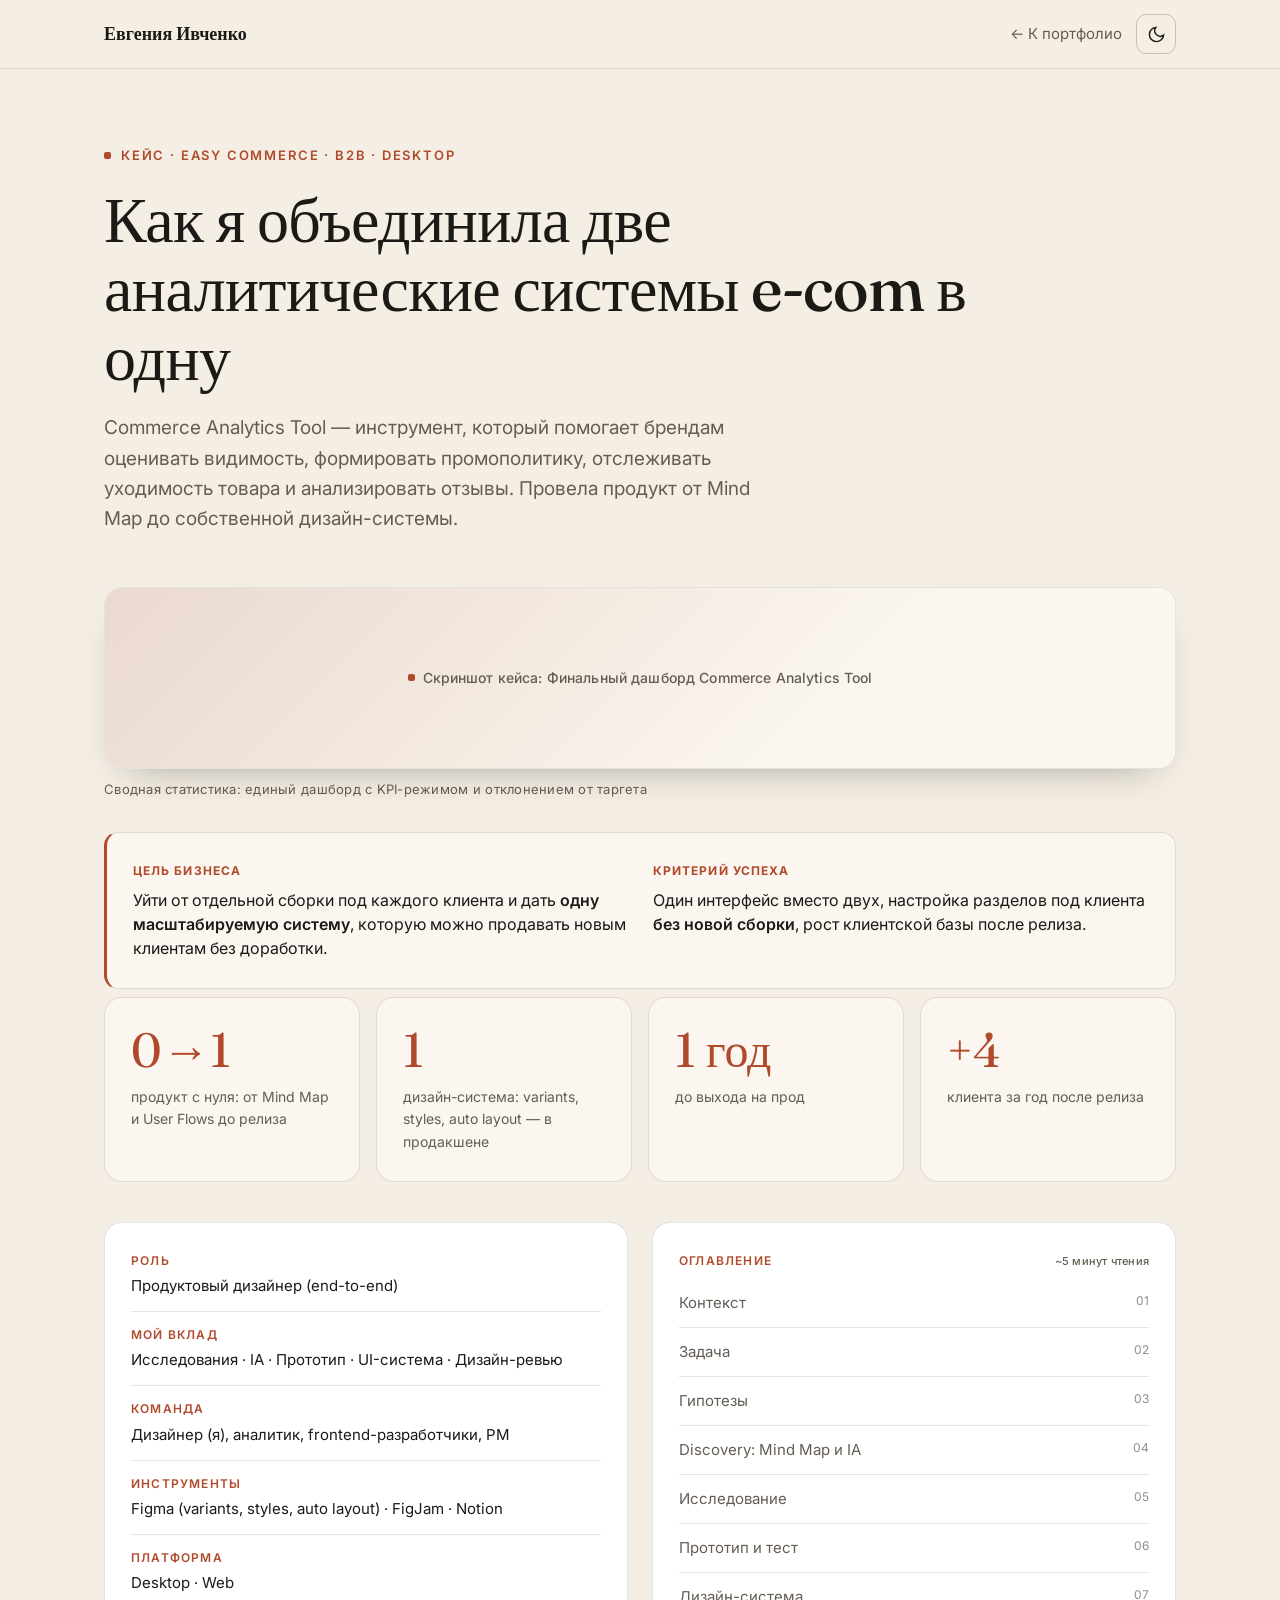
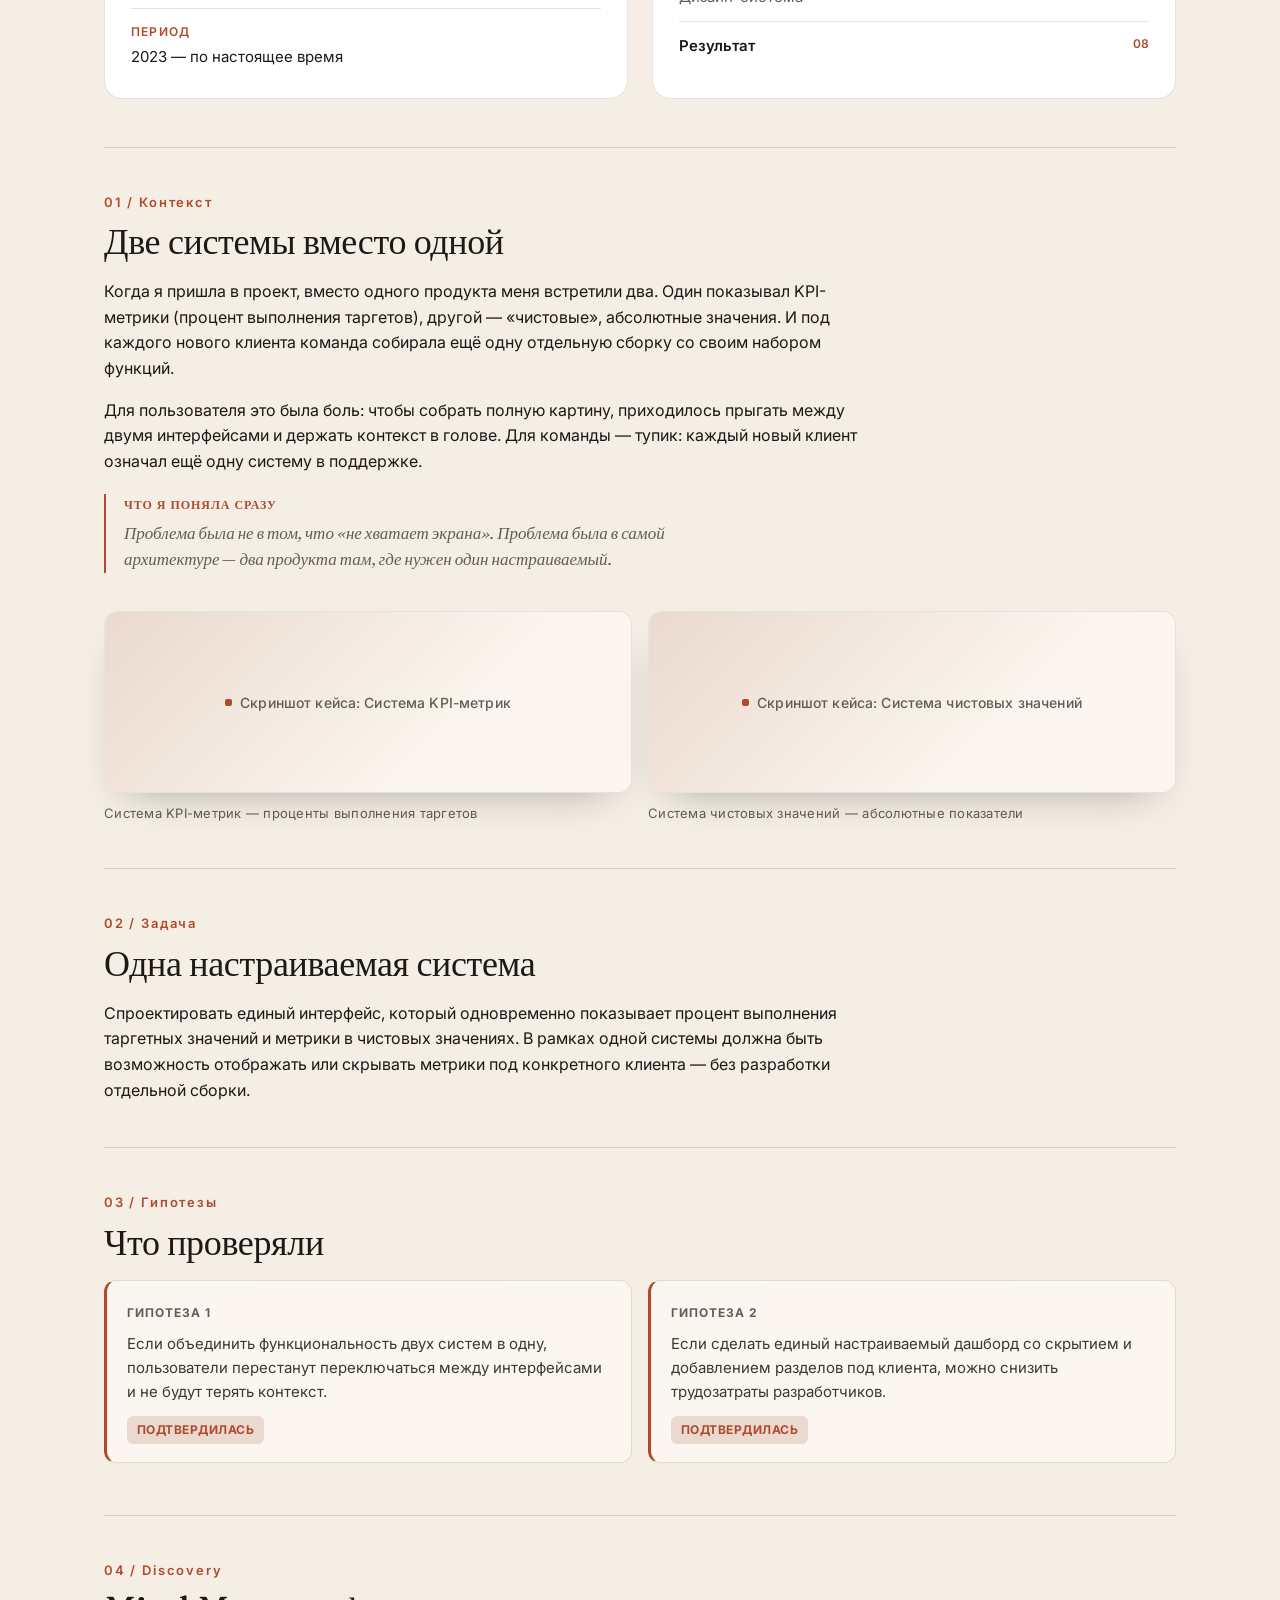
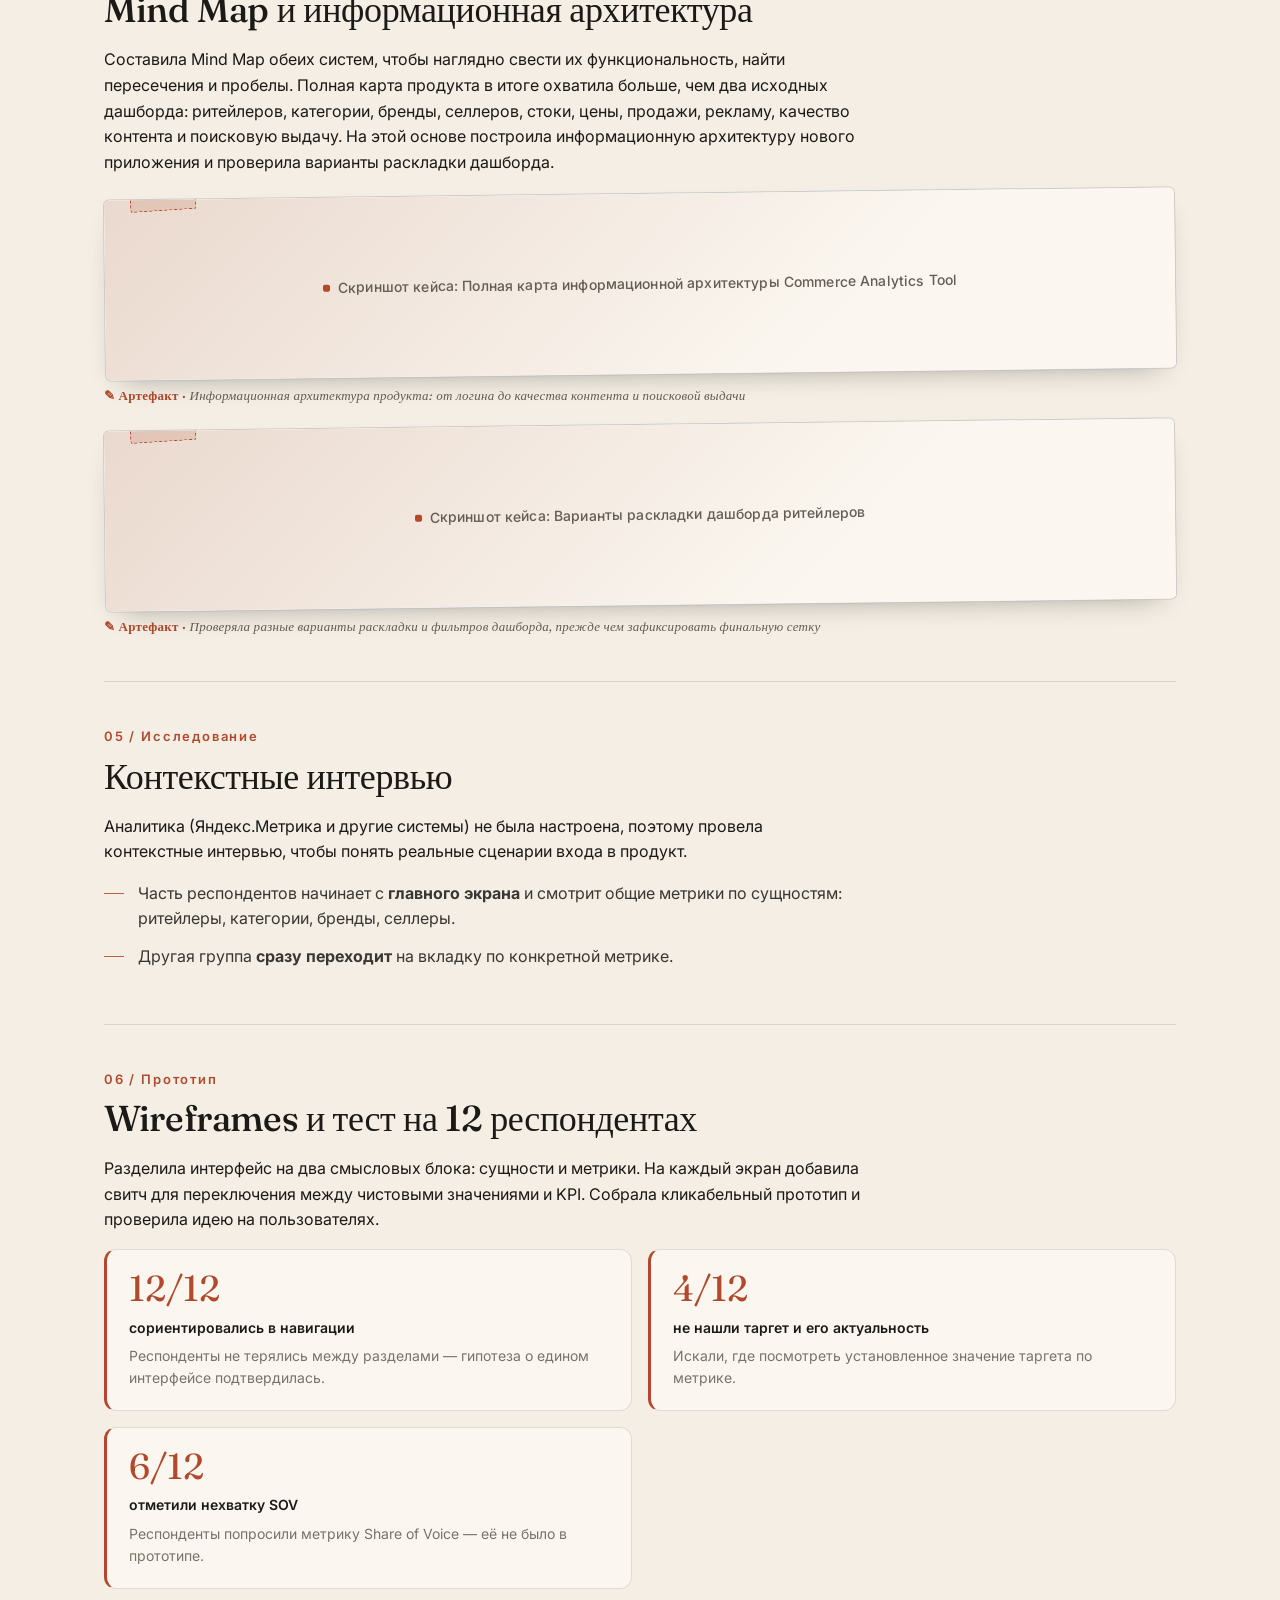
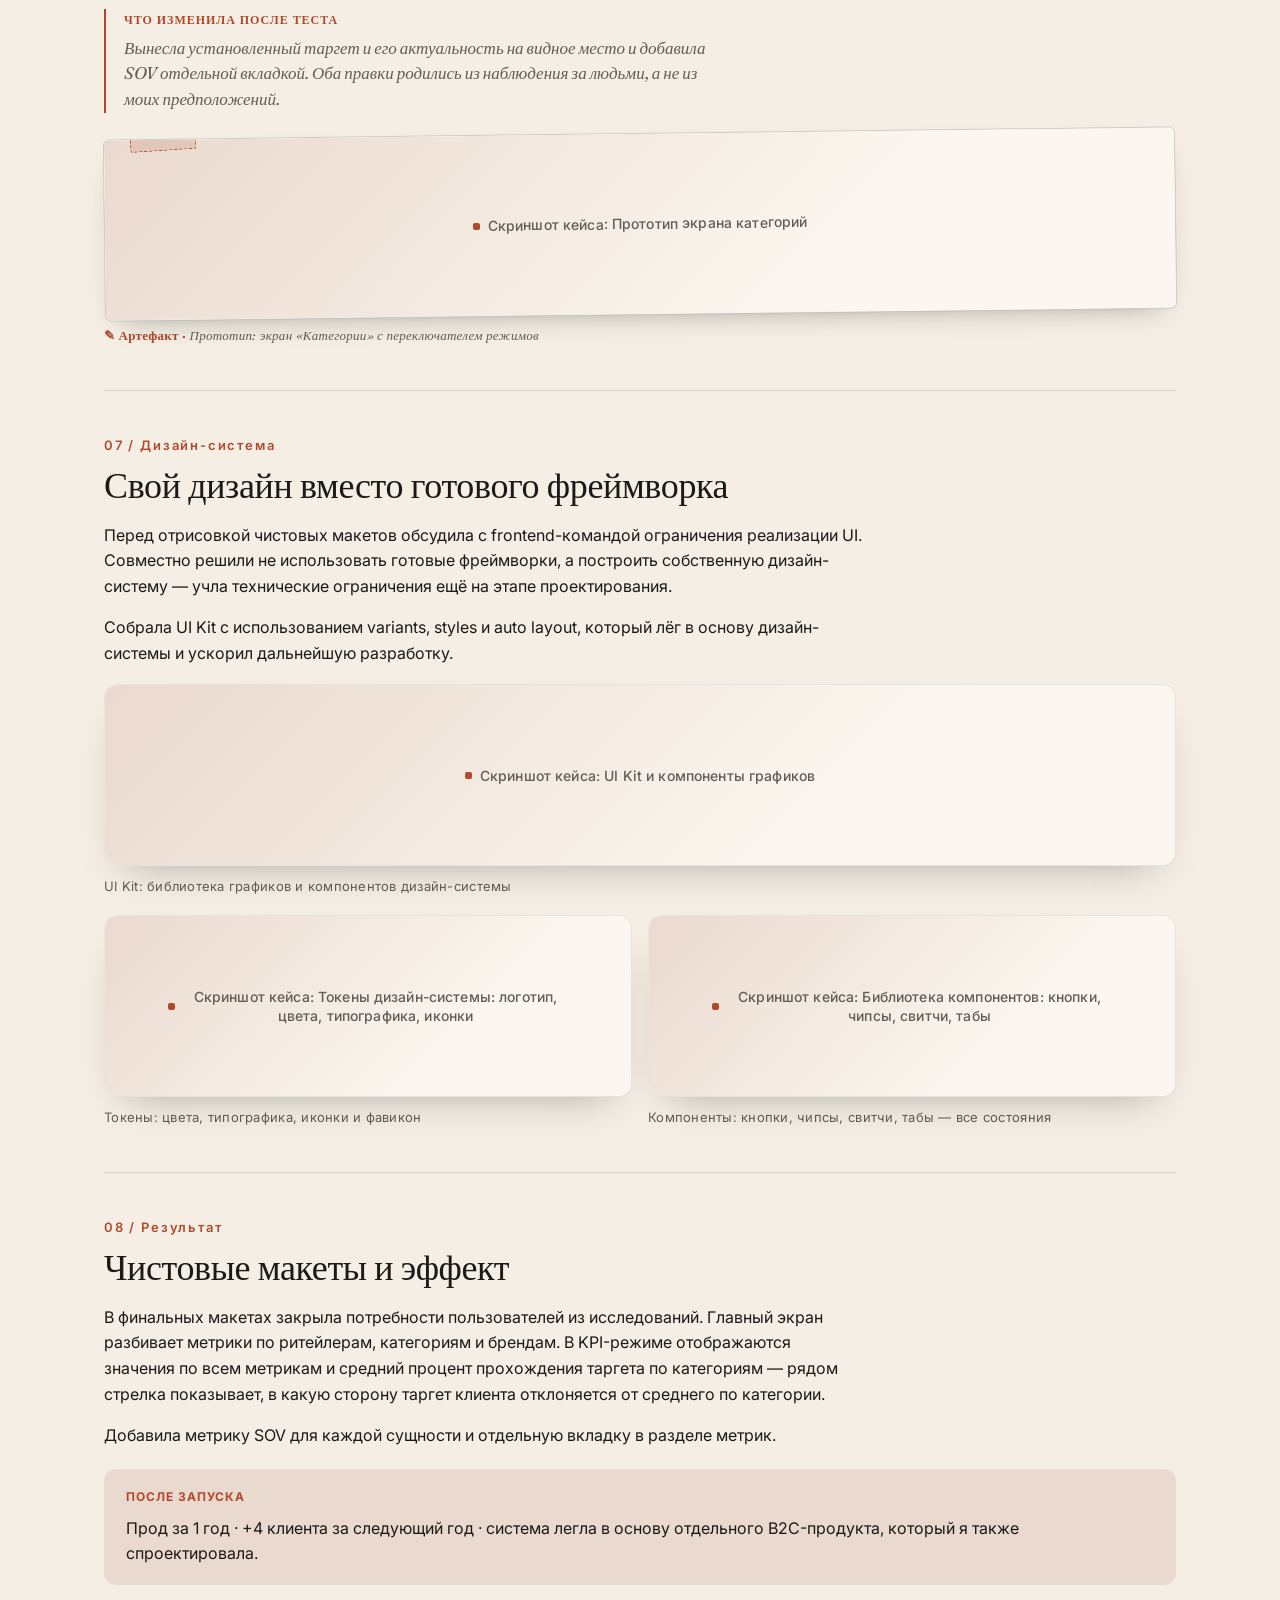
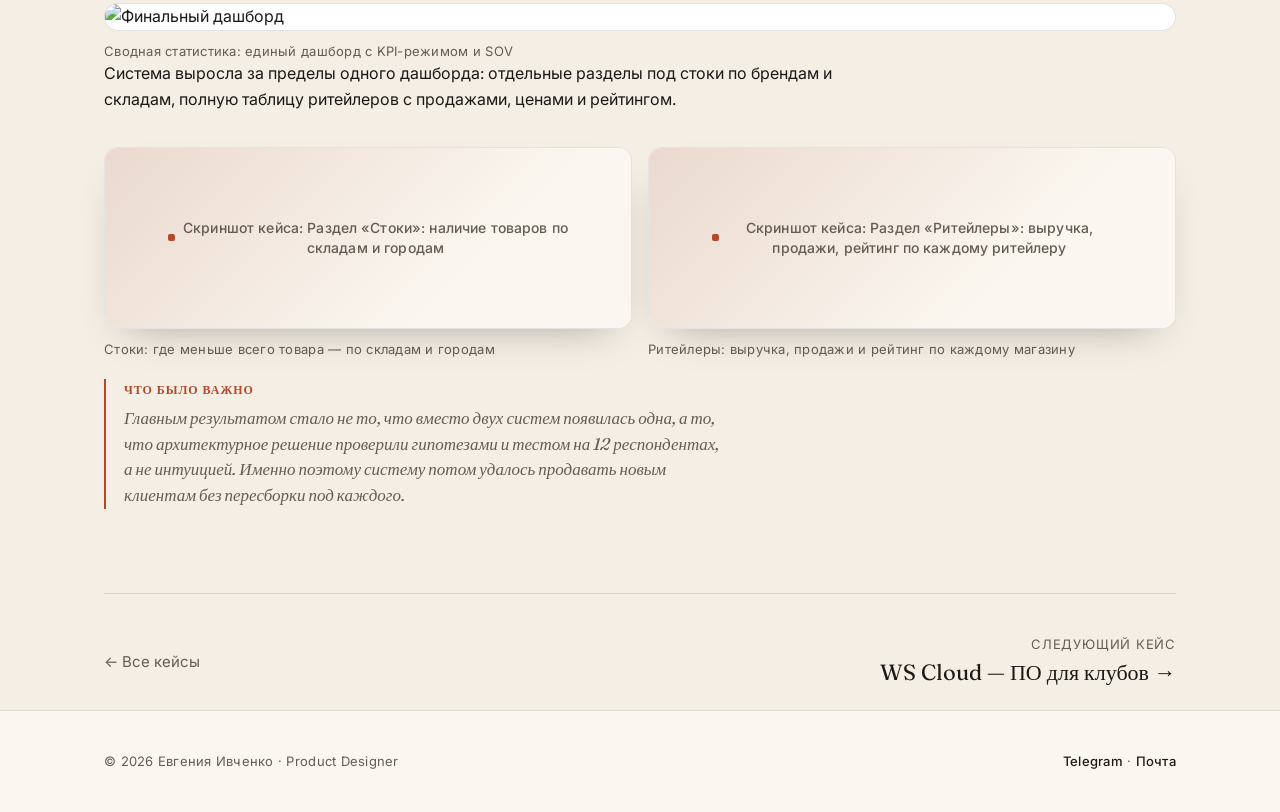
==== commit 4de61dd0: "Add files via upload" ====
--- a/case-cat.html
+++ b/case-cat.html
@@ -43,7 +43,7 @@
 
 <main class="wrap">
   <section class="case-hero">
-    <span class="eyebrow kicker"><span class="star">✦</span>Кейс · Easy Commerce · B2B · Desktop</span>
+    <span class="eyebrow kicker">Кейс · Easy Commerce · B2B · Desktop</span>
     <h1>Как я объединила две аналитические системы e-com в одну</h1>
     <p class="sub">Commerce Analytics Tool — инструмент, который помогает брендам оценивать видимость, формировать промополитику, отслеживать уходимость товара и анализировать отзывы. Провела продукт от Mind Map до собственной дизайн-системы.</p>
   </section>
@@ -75,7 +75,7 @@
       <div class="frow"><div class="k">Период</div><div class="v">2023 — по настоящее время</div></div>
     </div>
     <div class="toc-card">
-      <div class="toc-title">Оглавление</div>
+      <div class="toc-title">Оглавление <span class="read-time">~5 минут чтения</span></div>
       <nav class="toc">
         <a href="#context"><span>Контекст</span><span class="tnum">01</span></a>
         <a href="#task"><span>Задача</span><span class="tnum">02</span></a>
@@ -112,19 +112,17 @@
       <span class="snum">03 / Гипотезы</span>
       <h2>Что проверяли</h2>
       <div class="hyp">
-        <div class="card"><b>ГИПОТЕЗА 1</b><p>Если объединить функциональность двух систем в одну, пользователи перестанут переключаться между интерфейсами и не будут терять контекст.</p></div>
-        <div class="card"><b>ГИПОТЕЗА 2</b><p>Если сделать единый настраиваемый дашборд со скрытием и добавлением разделов под клиента, можно снизить трудозатраты разработчиков.</p></div>
+        <div class="card"><b>ГИПОТЕЗА 1</b><p>Если объединить функциональность двух систем в одну, пользователи перестанут переключаться между интерфейсами и не будут терять контекст.</p><span class="verdict">Подтвердилась</span></div>
+        <div class="card"><b>ГИПОТЕЗА 2</b><p>Если сделать единый настраиваемый дашборд со скрытием и добавлением разделов под клиента, можно снизить трудозатраты разработчиков.</p><span class="verdict">Подтвердилась</span></div>
       </div>
     </section>
 
     <section class="case-section" id="discovery">
       <span class="snum">04 / Discovery</span>
       <h2>Mind Map и информационная архитектура</h2>
-      <p>Составила Mind Map обеих систем, чтобы наглядно свести их функциональность, найти пересечения и пробелы. На этой основе построила информационную архитектуру нового приложения.</p>
-      <div class="shot-row">
-        <figure class="artifact"><div class="frame"><img src="https://static.tildacdn.info/tild3266-6630-4961-a162-333838663834/-/resize/960x/__2024-04-09__193712.png" alt="Mind Map систем" loading="lazy"></div><figcaption>Mind Map существующих систем</figcaption></figure>
-        <figure class="artifact"><div class="frame"><img src="https://static.tildacdn.info/tild3466-6665-4764-a464-396537326236/-/resize/960x/__2024-04-09__194212.png" alt="Карта проектируемой системы" loading="lazy"></div><figcaption>Информационная архитектура новой системы</figcaption></figure>
-      </div>
+      <p>Составила Mind Map обеих систем, чтобы наглядно свести их функциональность, найти пересечения и пробелы. Полная карта продукта в итоге охватила больше, чем два исходных дашборда: ритейлеров, категории, бренды, селлеров, стоки, цены, продажи, рекламу, качество контента и поисковую выдачу. На этой основе построила информационную архитектуру нового приложения и проверила варианты раскладки дашборда.</p>
+      <figure class="artifact"><div class="frame"><img src="images/cat-ia-sitemap.jpg" alt="Полная карта информационной архитектуры Commerce Analytics Tool" loading="lazy"></div><figcaption>Информационная архитектура продукта: от логина до качества контента и поисковой выдачи</figcaption></figure>
+      <figure class="artifact"><div class="frame"><img src="images/cat-wireframe-variants.jpg" alt="Варианты раскладки дашборда ритейлеров" loading="lazy"></div><figcaption>Проверяла разные варианты раскладки и фильтров дашборда, прежде чем зафиксировать финальную сетку</figcaption></figure>
     </section>
 
     <section class="case-section" id="research">
@@ -141,11 +139,11 @@
       <span class="snum">06 / Прототип</span>
       <h2>Wireframes и тест на 12 респондентах</h2>
       <p>Разделила интерфейс на два смысловых блока: сущности и метрики. На каждый экран добавила свитч для переключения между чистовыми значениями и KPI. Собрала кликабельный прототип и проверила идею на пользователях.</p>
-      <ul class="insight-list">
-        <li><strong>12 из 12</strong> респондентов сориентировались в навигационной панели.</li>
-        <li><strong>4 из 12</strong> искали, где посмотреть установленный таргет по метрике и его актуальность.</li>
-        <li><strong>6 из 12</strong> отметили нехватку метрики SOV (Share of Voice).</li>
-      </ul>
+      <div class="finding-grid">
+        <div class="finding"><span class="fnum">12/12</span><span class="flbl">сориентировались в навигации</span><p>Респонденты не терялись между разделами — гипотеза о едином интерфейсе подтвердилась.</p></div>
+        <div class="finding"><span class="fnum">4/12</span><span class="flbl">не нашли таргет и его актуальность</span><p>Искали, где посмотреть установленное значение таргета по метрике.</p></div>
+        <div class="finding"><span class="fnum">6/12</span><span class="flbl">отметили нехватку SOV</span><p>Респонденты попросили метрику Share of Voice — её не было в прототипе.</p></div>
+      </div>
       <div class="aside-note"><b>Что изменила после теста</b>Вынесла установленный таргет и его актуальность на видное место и добавила SOV отдельной вкладкой. Оба правки родились из наблюдения за людьми, а не из моих предположений.</div>
       <figure class="artifact"><div class="frame"><img src="https://static.tildacdn.info/tild3539-6263-4134-b531-346331363434/-/resize/960x/__2024-04-09__194903.png" alt="Прототип экрана категорий" loading="lazy"></div><figcaption>Прототип: экран «Категории» с переключателем режимов</figcaption></figure>
     </section>
@@ -156,6 +154,10 @@
       <p>Перед отрисовкой чистовых макетов обсудила с frontend-командой ограничения реализации UI. Совместно решили не использовать готовые фреймворки, а построить собственную дизайн-систему — учла технические ограничения ещё на этапе проектирования.</p>
       <p>Собрала UI Kit с использованием variants, styles и auto layout, который лёг в основу дизайн-системы и ускорил дальнейшую разработку.</p>
       <figure><div class="frame"><img src="https://static.tildacdn.info/tild3265-6264-4461-b334-323961656533/-/resize/960x/Frame_313374_4.png" alt="UI Kit и компоненты графиков" loading="lazy"></div><figcaption>UI Kit: библиотека графиков и компонентов дизайн-системы</figcaption></figure>
+      <div class="shot-row">
+        <figure><div class="frame"><img src="images/cat-design-tokens.jpg" alt="Токены дизайн-системы: логотип, цвета, типографика, иконки" loading="lazy"></div><figcaption>Токены: цвета, типографика, иконки и фавикон</figcaption></figure>
+        <figure><div class="frame"><img src="images/cat-components.jpg" alt="Библиотека компонентов: кнопки, чипсы, свитчи, табы" loading="lazy"></div><figcaption>Компоненты: кнопки, чипсы, свитчи, табы — все состояния</figcaption></figure>
+      </div>
     </section>
 
     <section class="case-section" id="result">
@@ -165,6 +167,12 @@
       <p>Добавила метрику SOV для каждой сущности и отдельную вкладку в разделе метрик.</p>
       <div class="after"><span class="lead">После запуска</span><span class="val">Прод за 1 год · +4 клиента за следующий год · система легла в основу отдельного B2C-продукта, который я также спроектировала.</span></div>
       <figure><div class="frame"><img src="https://static.tildacdn.info/tild3237-6635-4832-b831-623738333862/-/resize/960x/Frame_313374.png" alt="Финальный дашборд" loading="lazy"></div><figcaption>Сводная статистика: единый дашборд с KPI-режимом и SOV</figcaption></figure>
+      <p>Система выросла за пределы одного дашборда: отдельные разделы под стоки по брендам и складам, полную таблицу ритейлеров с продажами, ценами и рейтингом.</p>
+      <div class="shot-row">
+        <figure><div class="frame"><img src="images/cat-stocks-screen.jpg" alt="Раздел «Стоки»: наличие товаров по складам и городам" loading="lazy"></div><figcaption>Стоки: где меньше всего товара — по складам и городам</figcaption></figure>
+        <figure><div class="frame"><img src="images/cat-retailers-dashboard.jpg" alt="Раздел «Ритейлеры»: выручка, продажи, рейтинг по каждому ритейлеру" loading="lazy"></div><figcaption>Ритейлеры: выручка, продажи и рейтинг по каждому магазину</figcaption></figure>
+      </div>
+      <div class="aside-note"><b>Что было важно</b>Главным результатом стало не то, что вместо двух систем появилась одна, а то, что архитектурное решение проверили гипотезами и тестом на 12 респондентах, а не интуицией. Именно поэтому систему потом удалось продавать новым клиентам без пересборки под каждого.</div>
     </section>
   </div>
 
--- a/styles.css
+++ b/styles.css
@@ -18,7 +18,10 @@
   --shadow:0 20px 46px -22px rgba(0,0,0,.7);
 }
 *{box-sizing:border-box;margin:0;padding:0}
-html{scroll-behavior:smooth}
+/* scroll-behavior stays "auto": smooth is handled selectively via JS (app.js) so that
+   in-page nav clicks animate smoothly, while the initial jump to a URL hash on load
+   is instant and unaffected by async layout shifts (web fonts / lazy images) */
+html{scroll-behavior:auto}
 
 /* ---- accessibility: focus + skip-link ---- */
 :focus-visible{outline:2px solid var(--accent);outline-offset:3px;border-radius:6px}
@@ -33,7 +36,7 @@
     linear-gradient(135deg,var(--accent-soft),transparent 70%),var(--surface);
   color:var(--muted);font-size:14px;font-weight:500;letter-spacing:.01em;line-height:1.4}
 .img-ph span{max-width:80%}
-.img-ph::before{content:"✦";color:var(--accent);margin-right:8px;font-size:15px}
+.img-ph::before{content:"";display:inline-block;width:7px;height:7px;background:var(--accent);border-radius:2px;margin-right:8px;vertical-align:middle}
 .thumb .img-ph{min-height:0}
 .frame.is-ph{cursor:default}
 .frame.is-ph::after{display:none}
@@ -45,20 +48,19 @@
 .wrap{max-width:var(--maxw);margin:0 auto;padding:0 24px}
 section{padding:clamp(64px,9vw,96px) 0}
 section[id]{scroll-margin-top:84px}
-.eyebrow{display:inline-flex;align-items:center;gap:8px;font-size:13px;font-weight:600;
+.eyebrow{display:inline-flex;align-items:center;gap:10px;font-size:13px;font-weight:600;
   letter-spacing:.14em;text-transform:uppercase;color:var(--accent)}
-.star{color:var(--accent)}
+.eyebrow::before{content:"";width:7px;height:7px;flex:none;background:var(--accent);border-radius:2px}
 h1,h2,h3{font-family:var(--display);font-weight:500;line-height:1.08;letter-spacing:-.01em}
 .section-head{margin-bottom:48px;max-width:720px}
-.section-head h2{font-size:clamp(30px,4.4vw,46px);display:flex;align-items:center;gap:.4em}
-.section-head h2 .star{font-size:.36em;line-height:1;opacity:.7;flex:none;transform:translateY(-.05em)}
+.section-head h2{font-size:clamp(30px,4.4vw,46px)}
 .section-head p{color:var(--muted);max-width:560px;font-size:17px;line-height:1.55;margin-top:16px}
 
 /* progress + reveal (reveal only hides when JS is on) */
 #progress{position:fixed;top:0;left:0;height:3px;width:0;z-index:100;background:linear-gradient(90deg,var(--accent),#e0895f);transition:width .1s linear}
 html.js .reveal{opacity:0;transform:translateY(22px);transition:opacity .7s ease,transform .7s cubic-bezier(.2,.7,.2,1)}
 html.js .reveal.in{opacity:1;transform:none}
-@media(prefers-reduced-motion:reduce){html.js .reveal{opacity:1;transform:none;transition:none}.marquee-track,.portrait-star{animation:none!important}}
+@media(prefers-reduced-motion:reduce){html.js .reveal{opacity:1;transform:none;transition:none}.marquee-track{animation:none!important}}
 
 /* header */
 header.nav{position:sticky;top:0;z-index:50;background:var(--header-bg);
@@ -111,9 +113,56 @@
 .hero{padding-top:72px;padding-bottom:64px}
 .hero-grid{display:grid;grid-template-columns:1.35fr .9fr;gap:56px;align-items:center}
 .hero .eyebrow{margin-bottom:22px}
-.hero h1{font-size:clamp(40px,6.4vw,74px);margin-bottom:24px}
-.hero h1 .hl{font-style:italic}
+.hero .eyebrow.pill{
+  border:1px solid var(--line-strong); border-radius:999px; padding:9px 18px;
+  background:var(--card); gap:0;
+}
+.hero h1{
+  font-family:var(--sans); font-weight:800; letter-spacing:-.02em;
+  font-size:clamp(38px,6vw,68px); line-height:1.12; margin-bottom:24px;
+}
+.hero h1 .hl{
+  font-style:normal; background:var(--accent-soft); border-radius:8px;
+  padding:.02em .18em; box-decoration-break:clone; -webkit-box-decoration-break:clone;
+}
 .hero .lede{font-size:19px;color:var(--muted);max-width:560px;margin-bottom:32px}
+
+/* clients strip (под hero) */
+.clients-strip{
+  display:flex; flex-wrap:wrap; align-items:center; gap:14px 32px;
+  margin-top:40px; padding-top:28px; border-top:1px solid var(--line);
+}
+.clients-strip .label{
+  font-size:12px; font-weight:700; letter-spacing:.1em; text-transform:uppercase;
+  color:var(--muted); white-space:nowrap;
+}
+.clients-strip .clients-list{ display:flex; flex-wrap:wrap; gap:10px 30px; }
+.clients-strip .clients-list span{
+  font-family:var(--display); font-size:16px; color:var(--ink); opacity:.82;
+}
+@media(max-width:640px){ .clients-strip{ flex-direction:column; align-items:flex-start; gap:12px; } }
+
+/* growth timeline (experience overview) */
+.timeline{
+  position:relative; display:grid; grid-template-columns:repeat(4,1fr); gap:24px;
+  margin-bottom:56px;
+}
+.timeline::before{
+  content:""; position:absolute; top:11px; left:0; right:0; height:1px; background:var(--line-strong);
+}
+.timeline-item{ position:relative; padding-top:44px; }
+.timeline-item::before{
+  content:""; position:absolute; top:0; left:0; width:24px; height:24px; border-radius:50%;
+  border:2px solid var(--accent); background:var(--paper);
+}
+.timeline-year{ font-size:14px; font-weight:700; color:var(--accent); margin-bottom:8px; }
+.timeline-item h4{ font-family:var(--display); font-weight:500; font-size:19px; margin-bottom:6px; }
+.timeline-item p{ font-size:14px; color:var(--muted); line-height:1.5; }
+@media(max-width:760px){
+  .timeline{ grid-template-columns:1fr 1fr; row-gap:36px; }
+  .timeline::before{ display:none; }
+}
+@media(max-width:480px){ .timeline{ grid-template-columns:1fr; } }
 .cta-row{display:flex;gap:14px;flex-wrap:wrap}
 .btn{display:inline-flex;align-items:center;gap:8px;padding:13px 22px;border-radius:999px;
   font-weight:600;font-size:15px;border:1px solid var(--ink);transition:.2s;cursor:pointer}
@@ -124,22 +173,20 @@
 .portrait-wrap::before{content:"";position:absolute;inset:0;border-radius:22px;background:var(--accent);transform:translate(18px,18px);opacity:.85;z-index:0}
 .portrait{position:relative;z-index:1;aspect-ratio:4/5;border-radius:22px;overflow:hidden;border:1px solid var(--line);background:linear-gradient(150deg,#E7D6C6,#C9A78F)}
 .portrait img{width:100%;height:100%;object-fit:cover}
-.portrait-star{position:absolute;top:-16px;right:-8px;z-index:2;color:var(--accent);font-size:38px;line-height:1;animation:spin 14s linear infinite}
-@keyframes spin{to{transform:rotate(360deg)}}
 @media(max-width:860px){.hero-grid{grid-template-columns:1fr;gap:40px}.portrait{max-width:340px}}
 
 /* marquee */
 .marquee{border-top:1px solid var(--line);border-bottom:1px solid var(--line);overflow:hidden;padding:18px 0;background:var(--surface)}
 .marquee-track{display:flex;white-space:nowrap;animation:scroll 34s linear infinite;width:max-content}
 .marquee-track span{font-family:var(--display);font-size:18px;color:var(--ink);padding:0 26px;opacity:.75}
-.marquee-track .star{opacity:1}
+.marquee-track .sep{opacity:.4;padding:0}
 @keyframes scroll{from{transform:translateX(0)}to{transform:translateX(-50%)}}
 
 /* stats */
 .stats{background:var(--surface)}
 .stats-intro{max-width:620px;color:var(--muted);font-size:17px;margin-bottom:48px}
-.stats-grid{display:grid;grid-template-columns:repeat(5,1fr);gap:18px}
-.stat{background:var(--card);border:1px solid var(--line);border-radius:var(--radius);padding:26px 22px}
+.stats-grid{display:grid;grid-template-columns:repeat(5,1fr);gap:16px}
+.stat{background:var(--card);border:1px solid var(--line);border-radius:var(--radius);padding:28px 26px}
 .stat .num{font-family:var(--display);font-size:clamp(34px,4vw,48px);color:var(--accent);line-height:1}
 .stat .lbl{margin-top:12px;font-size:14px;color:var(--muted)}
 @media(max-width:900px){.stats-grid{grid-template-columns:repeat(2,1fr)}}
@@ -159,7 +206,7 @@
 .thumb{aspect-ratio:16/10;overflow:hidden;border-bottom:1px solid var(--line);background:var(--accent-soft)}
 .thumb img{width:100%;height:100%;object-fit:cover;object-position:top;transition:transform .5s ease}
 .case-card:hover .thumb img{transform:scale(1.05)}
-.case-body{padding:22px 24px 26px;display:flex;flex-direction:column;gap:10px;flex:1}
+.case-body{padding:26px;display:flex;flex-direction:column;gap:10px;flex:1}
 .case-body .co{font-size:12px;font-weight:700;letter-spacing:.1em;text-transform:uppercase;color:var(--accent)}
 .tags{display:flex;gap:8px;flex-wrap:wrap}
 .tag{font-size:12px;font-weight:600;letter-spacing:.04em;text-transform:uppercase;color:var(--muted);
@@ -170,11 +217,11 @@
 
 /* services */
 .services{background:var(--surface)}
-.svc-grid{display:grid;grid-template-columns:repeat(3,1fr);gap:20px}
+.svc-grid{display:grid;grid-template-columns:repeat(3,1fr);gap:24px}
 @media(max-width:860px){.svc-grid{grid-template-columns:1fr}}
 .svc{background:var(--card);border:1px solid var(--line);border-radius:var(--radius);padding:28px 26px}
-.svc .star{font-size:20px}
-.svc h3{font-size:20px;margin:16px 0 8px}
+.svc-num{display:block;font-size:13px;font-weight:600;letter-spacing:.14em;color:var(--accent)}
+.svc h3{font-size:20px;margin:14px 0 8px}
 .svc p{color:var(--muted);font-size:15px}
 
 /* experience */
@@ -220,13 +267,14 @@
 /* meta + toc */
 .case-meta{display:grid;grid-template-columns:1fr 1fr;gap:24px;margin:40px 0 8px}
 @media(max-width:760px){.case-meta{grid-template-columns:1fr}}
-.facts,.toc-card{background:var(--card);border:1px solid var(--line);border-radius:var(--radius);padding:26px 28px}
+.facts,.toc-card{background:var(--card);border:1px solid var(--line);border-radius:var(--radius);padding:28px 26px}
 .facts .frow{padding:13px 0;border-bottom:1px solid var(--line)}
 .facts .frow:first-child{padding-top:0}
 .facts .frow:last-child{border-bottom:0;padding-bottom:0}
 .facts .k{font-size:12px;font-weight:600;letter-spacing:.1em;text-transform:uppercase;color:var(--accent);margin-bottom:4px}
 .facts .v{font-size:15px}
-.toc-card .toc-title{font-size:12px;font-weight:600;letter-spacing:.1em;text-transform:uppercase;color:var(--accent);margin-bottom:8px}
+.toc-card .toc-title{display:flex;align-items:baseline;justify-content:space-between;gap:10px;font-size:12px;font-weight:600;letter-spacing:.1em;text-transform:uppercase;color:var(--accent);margin-bottom:8px}
+.toc-card .read-time{font-size:11px;font-weight:500;letter-spacing:.02em;text-transform:none;color:var(--muted)}
 .toc a{display:flex;justify-content:space-between;gap:12px;padding:12px 0;border-bottom:1px solid var(--line);font-size:15px;color:var(--muted);transition:color .2s}
 .toc a:last-child{border-bottom:0}
 .toc a .tnum{font-size:12px;color:var(--muted);opacity:.7}
@@ -247,6 +295,16 @@
 .hyp .card{background:var(--surface);border:1px solid var(--line);border-left:3px solid var(--accent);border-radius:12px;padding:18px 20px}
 .hyp .card b{font-size:12px;font-weight:700;letter-spacing:.08em;color:var(--muted)}
 .hyp .card p{margin:8px 0 0;font-size:15px}
+.hyp .card .verdict{display:inline-block;margin-top:12px;font-size:12px;font-weight:700;letter-spacing:.04em;
+  text-transform:uppercase;color:var(--accent);background:var(--accent-soft);padding:4px 10px;border-radius:6px}
+
+/* fraction-style finding cards (research / test results) */
+.finding-grid{display:grid;grid-template-columns:1fr 1fr;gap:16px;margin:16px 0}
+@media(max-width:680px){.finding-grid{grid-template-columns:1fr}}
+.finding{background:var(--surface);border:1px solid var(--line);border-left:3px solid var(--accent);border-radius:12px;padding:20px 22px}
+.finding .fnum{font-family:var(--display);font-size:clamp(28px,3.4vw,36px);color:var(--accent);line-height:1}
+.finding .flbl{display:block;margin-top:8px;font-size:14px;font-weight:600;color:var(--ink)}
+.finding p{margin:6px 0 0;font-size:14px;color:var(--muted)}
 .insight-list{list-style:none;display:flex;flex-direction:column;gap:12px;margin:10px 0;max-width:760px}
 .insight-list li{position:relative;padding-left:34px;color:var(--ink);opacity:.86}
 .insight-list li::before{content:"";position:absolute;left:0;top:12px;width:20px;height:1px;background:var(--accent)}
@@ -265,7 +323,7 @@
   transform:translateY(-4px);transition:.25s;pointer-events:none;backdrop-filter:blur(3px)}
 .frame:hover::after{opacity:1;transform:none}
 figcaption{margin-top:10px;font-size:13px;color:var(--muted);letter-spacing:.02em}
-.shot-row{display:grid;grid-template-columns:1fr 1fr;gap:18px}
+.shot-row{display:grid;grid-template-columns:1fr 1fr;gap:16px}
 @media(max-width:680px){.shot-row{grid-template-columns:1fr}}
 
 /* next-case nav */
@@ -305,10 +363,10 @@
 .verbs i{color:var(--accent);font-style:normal;opacity:.6;font-size:.8em}
 
 /* skills / tools inventory */
-.skills-grid{display:grid;grid-template-columns:repeat(4,1fr);gap:20px}
+.skills-grid{display:grid;grid-template-columns:repeat(4,1fr);gap:24px}
 @media(max-width:900px){.skills-grid{grid-template-columns:repeat(2,1fr)}}
 @media(max-width:520px){.skills-grid{grid-template-columns:1fr}}
-.skill-col{background:var(--card);border:1px solid var(--line);border-radius:var(--radius);padding:24px 22px}
+.skill-col{background:var(--card);border:1px solid var(--line);border-radius:var(--radius);padding:28px 26px}
 .skill-col h3{font-size:13px;font-weight:700;letter-spacing:.09em;text-transform:uppercase;color:var(--accent);margin-bottom:14px}
 .skill-col ul{list-style:none;display:flex;flex-direction:column;gap:9px}
 .skill-col li{font-size:14.5px;color:var(--ink);opacity:.85;padding-left:16px;position:relative}
@@ -316,14 +374,14 @@
 
 /* other work */
 .other-list{border-top:1px solid var(--line)}
-.other-item{display:grid;grid-template-columns:1fr auto;gap:20px;align-items:baseline;padding:22px 0;border-bottom:1px solid var(--line)}
+.other-item{display:grid;grid-template-columns:1fr auto;gap:20px;align-items:baseline;padding:24px 0;border-bottom:1px solid var(--line)}
 .other-item h3{font-size:19px;margin-bottom:4px}
 .other-item p{color:var(--muted);font-size:14.5px;max-width:640px}
 .other-item .kind{font-size:12px;font-weight:600;letter-spacing:.06em;text-transform:uppercase;color:var(--accent);white-space:nowrap}
 
 /* case: business goal / success criteria (урок Эми Ву) */
 .goal-card{display:grid;grid-template-columns:1fr 1fr;gap:24px;background:var(--surface);
-  border:1px solid var(--line);border-left:3px solid var(--accent);border-radius:14px;padding:24px 26px;margin:32px 0 8px}
+  border:1px solid var(--line);border-left:3px solid var(--accent);border-radius:14px;padding:28px 26px;margin:32px 0 8px}
 @media(max-width:680px){.goal-card{grid-template-columns:1fr;gap:16px}}
 .goal-card .g .k{font-size:12px;font-weight:700;letter-spacing:.09em;text-transform:uppercase;color:var(--accent);margin-bottom:8px}
 .goal-card .g .v{font-size:16px;color:var(--ink);line-height:1.5}
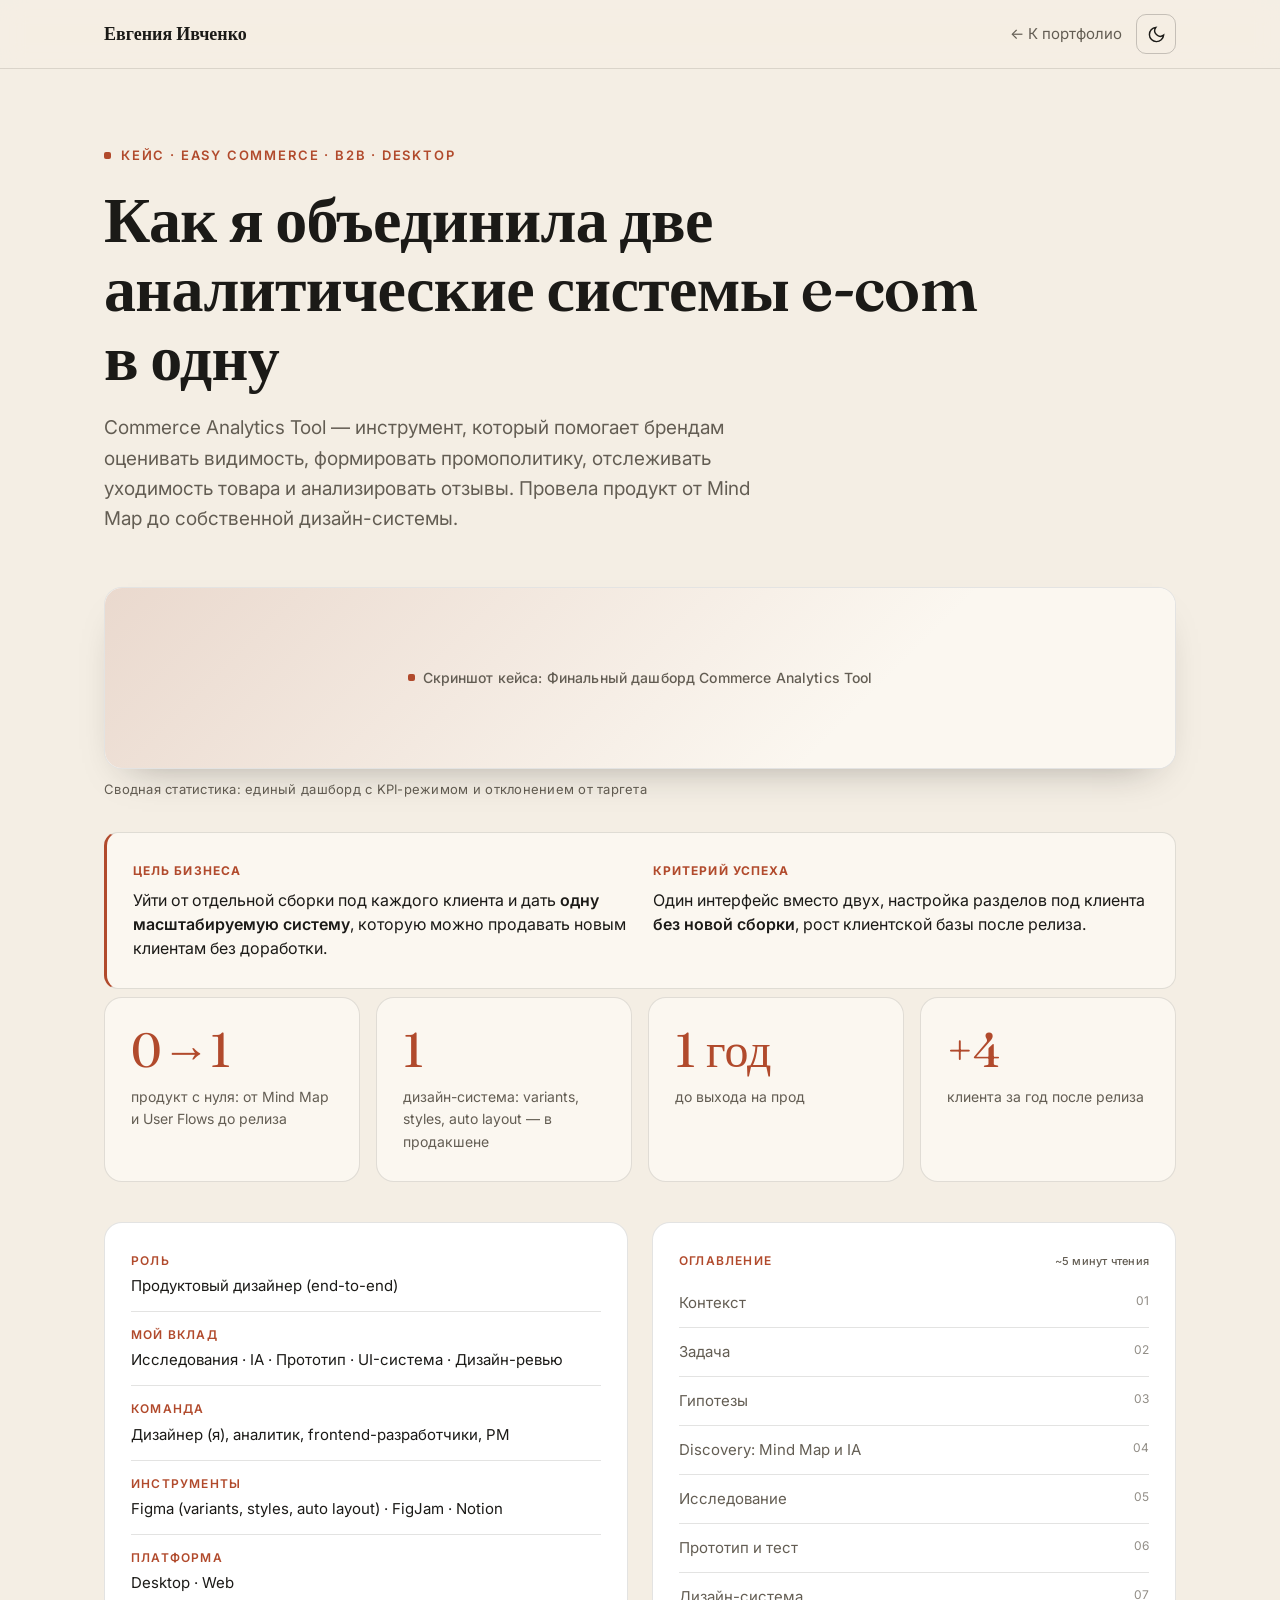
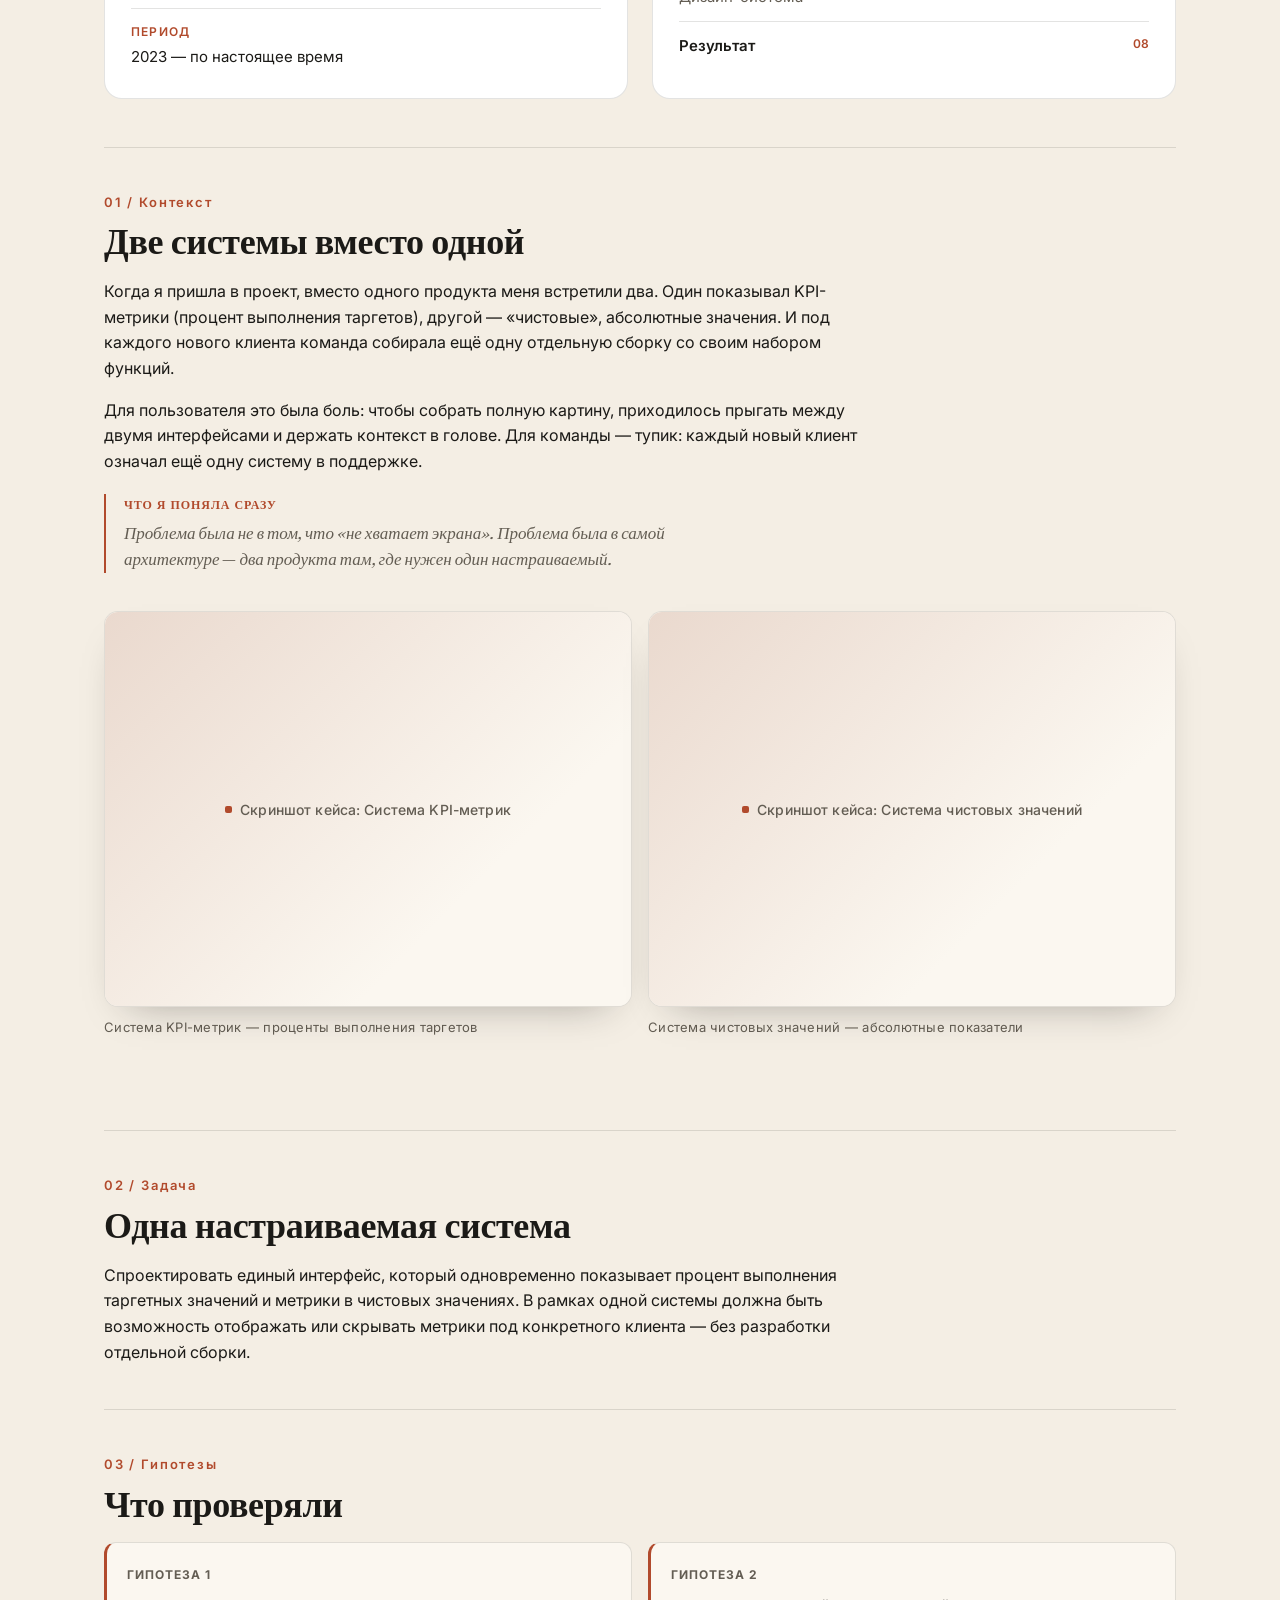
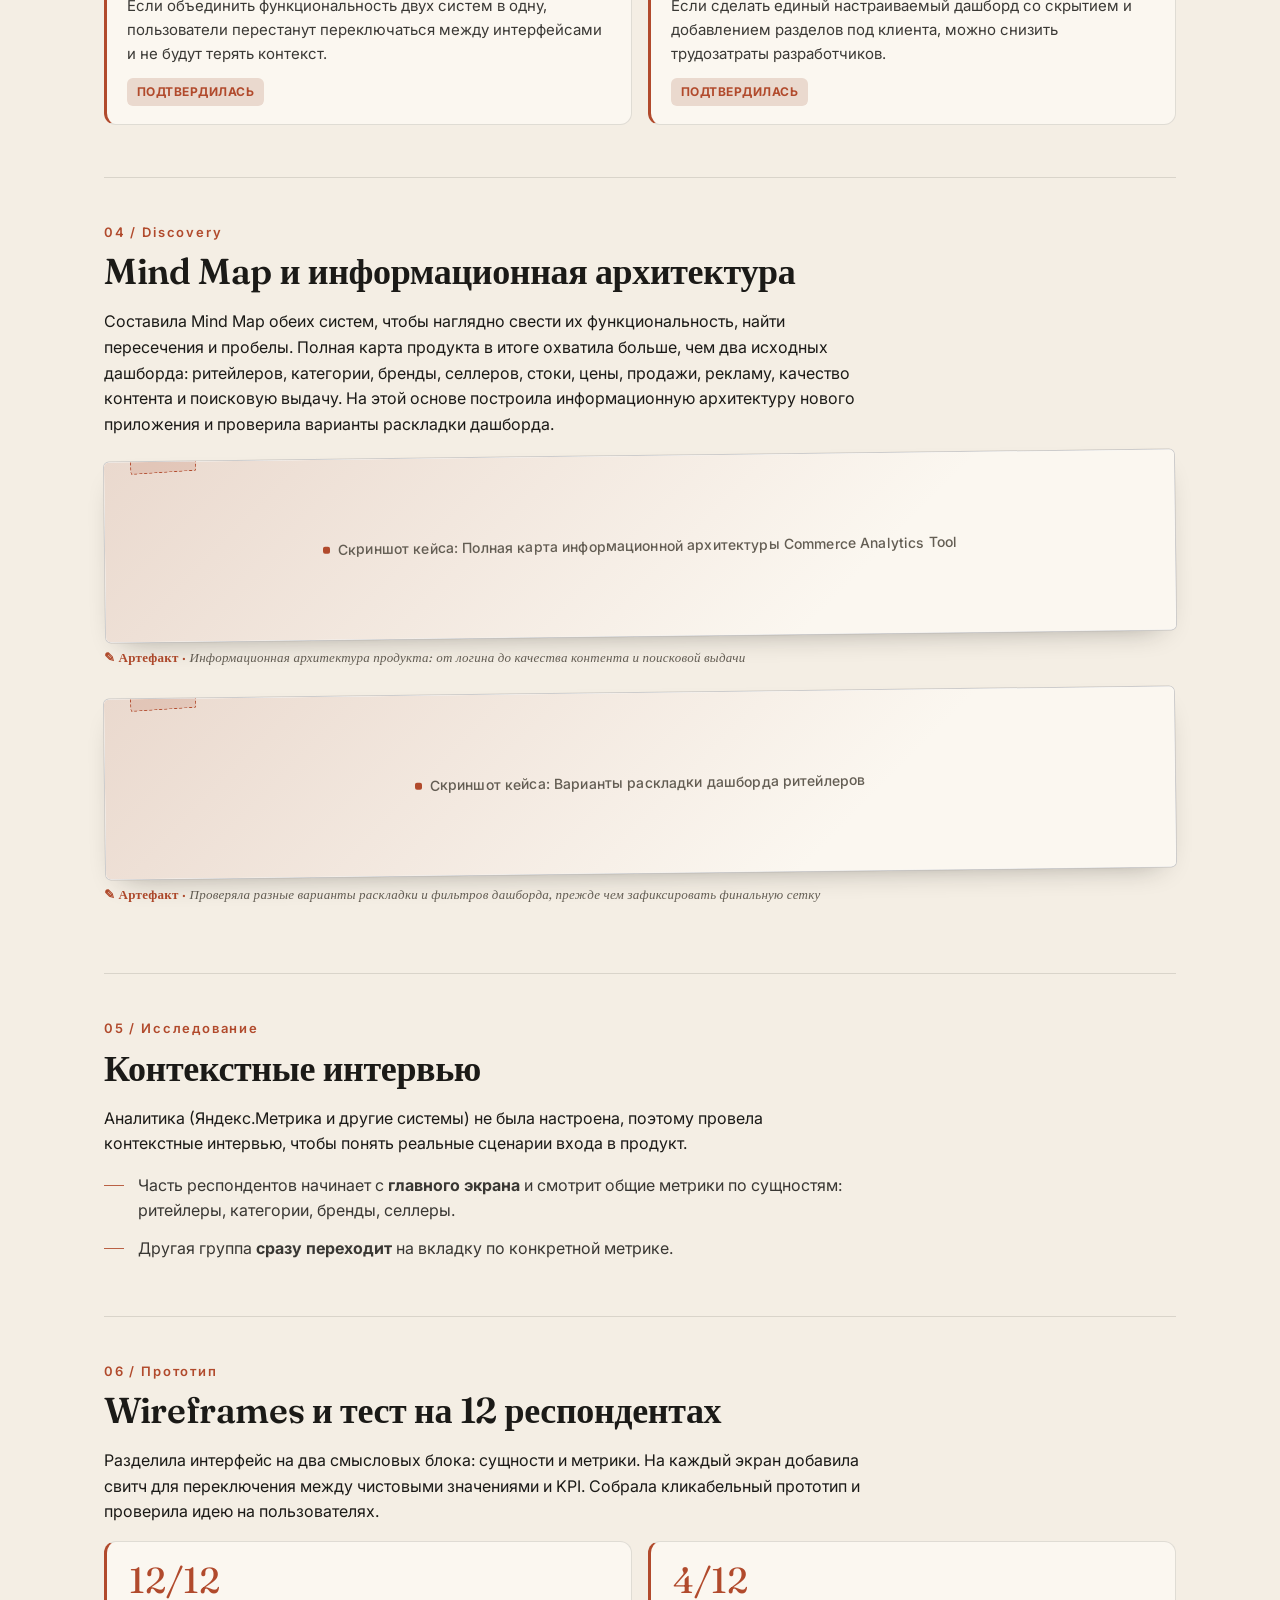
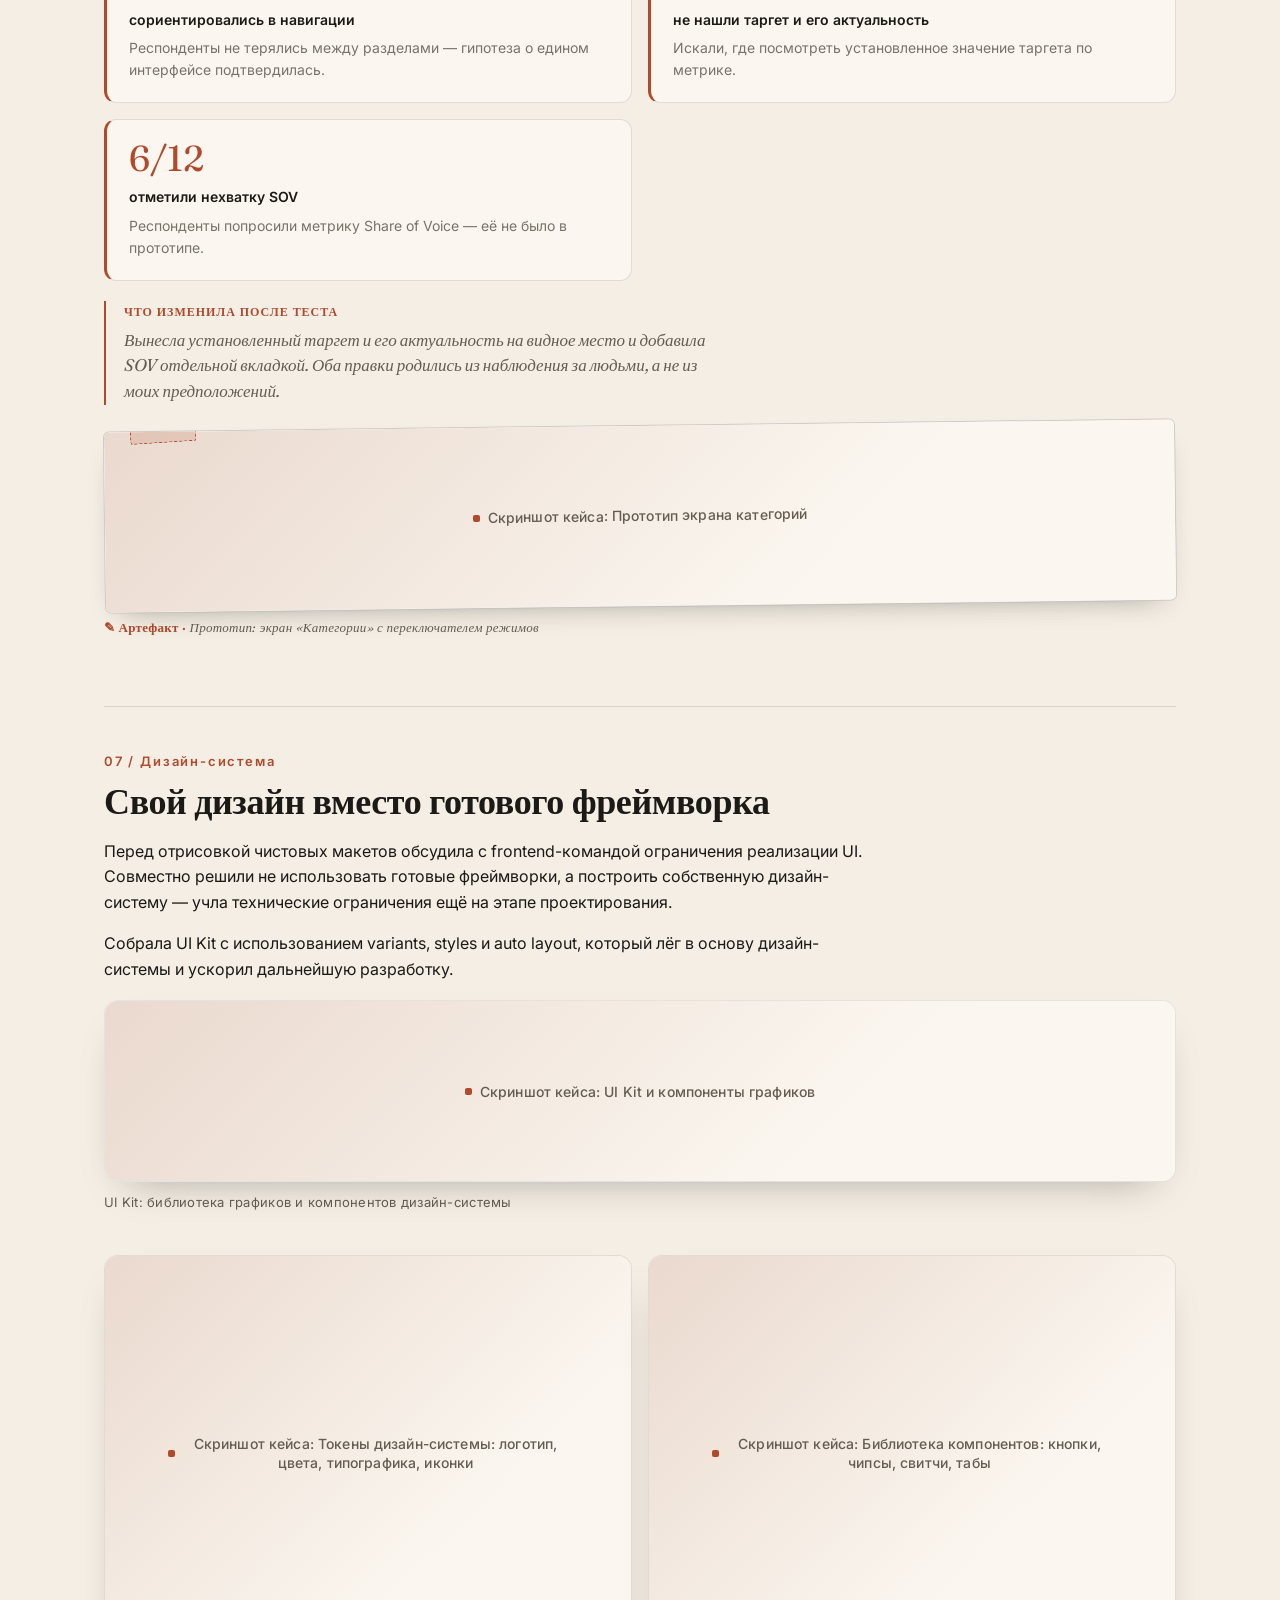
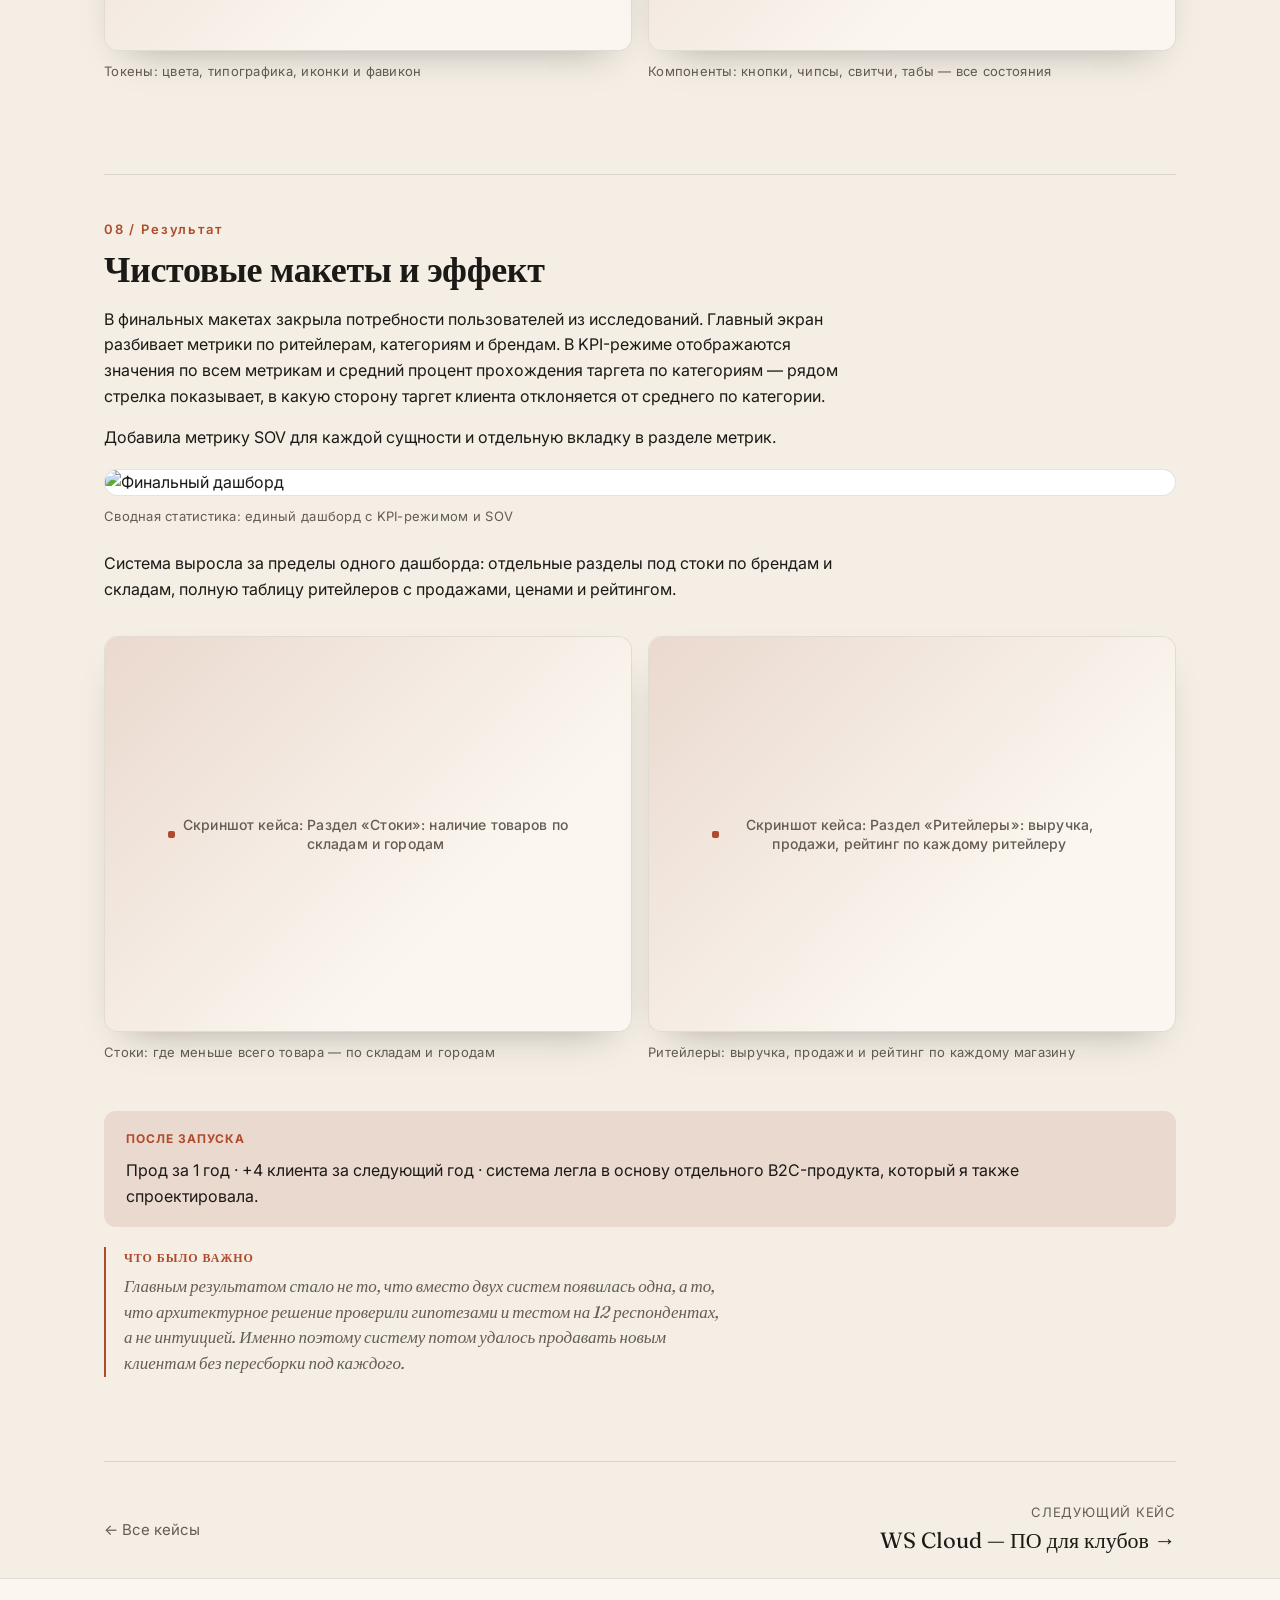
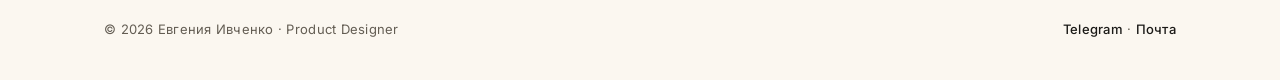
==== commit dfc08e2c: "Add files via upload" ====
--- a/case-cat.html
+++ b/case-cat.html
@@ -165,13 +165,13 @@
       <h2>Чистовые макеты и эффект</h2>
       <p>В финальных макетах закрыла потребности пользователей из исследований. Главный экран разбивает метрики по ритейлерам, категориям и брендам. В KPI-режиме отображаются значения по всем метрикам и средний процент прохождения таргета по категориям — рядом стрелка показывает, в какую сторону таргет клиента отклоняется от среднего по категории.</p>
       <p>Добавила метрику SOV для каждой сущности и отдельную вкладку в разделе метрик.</p>
-      <div class="after"><span class="lead">После запуска</span><span class="val">Прод за 1 год · +4 клиента за следующий год · система легла в основу отдельного B2C-продукта, который я также спроектировала.</span></div>
       <figure><div class="frame"><img src="https://static.tildacdn.info/tild3237-6635-4832-b831-623738333862/-/resize/960x/Frame_313374.png" alt="Финальный дашборд" loading="lazy"></div><figcaption>Сводная статистика: единый дашборд с KPI-режимом и SOV</figcaption></figure>
       <p>Система выросла за пределы одного дашборда: отдельные разделы под стоки по брендам и складам, полную таблицу ритейлеров с продажами, ценами и рейтингом.</p>
       <div class="shot-row">
         <figure><div class="frame"><img src="images/cat-stocks-screen.jpg" alt="Раздел «Стоки»: наличие товаров по складам и городам" loading="lazy"></div><figcaption>Стоки: где меньше всего товара — по складам и городам</figcaption></figure>
         <figure><div class="frame"><img src="images/cat-retailers-dashboard.jpg" alt="Раздел «Ритейлеры»: выручка, продажи, рейтинг по каждому ритейлеру" loading="lazy"></div><figcaption>Ритейлеры: выручка, продажи и рейтинг по каждому магазину</figcaption></figure>
       </div>
+      <div class="after"><span class="lead">После запуска</span><span class="val">Прод за 1 год · +4 клиента за следующий год · система легла в основу отдельного B2C-продукта, который я также спроектировала.</span></div>
       <div class="aside-note"><b>Что было важно</b>Главным результатом стало не то, что вместо двух систем появилась одна, а то, что архитектурное решение проверили гипотезами и тестом на 12 респондентах, а не интуицией. Именно поэтому систему потом удалось продавать новым клиентам без пересборки под каждого.</div>
     </section>
   </div>
--- a/styles.css
+++ b/styles.css
@@ -51,7 +51,7 @@
 .eyebrow{display:inline-flex;align-items:center;gap:10px;font-size:13px;font-weight:600;
   letter-spacing:.14em;text-transform:uppercase;color:var(--accent)}
 .eyebrow::before{content:"";width:7px;height:7px;flex:none;background:var(--accent);border-radius:2px}
-h1,h2,h3{font-family:var(--display);font-weight:500;line-height:1.08;letter-spacing:-.01em}
+h1,h2,h3{font-family:var(--display);font-weight:600;line-height:1.08;letter-spacing:-.01em}
 .section-head{margin-bottom:48px;max-width:720px}
 .section-head h2{font-size:clamp(30px,4.4vw,46px)}
 .section-head p{color:var(--muted);max-width:560px;font-size:17px;line-height:1.55;margin-top:16px}
@@ -314,7 +314,8 @@
 .result-strip .stat{background:var(--surface)}
 
 /* figures */
-figure{margin:18px 0 0}
+figure{margin:18px 0 24px}
+.case-section>figure,.case-section>.shot-row{margin-bottom:24px}
 .frame{position:relative;border:1px solid var(--line);border-radius:14px;overflow:hidden;background:var(--card);box-shadow:var(--shadow);cursor:zoom-in}
 .frame img{width:100%;display:block;transition:transform .55s cubic-bezier(.2,.7,.2,1)}
 .frame:hover img{transform:scale(1.035)}
@@ -323,8 +324,13 @@
   transform:translateY(-4px);transition:.25s;pointer-events:none;backdrop-filter:blur(3px)}
 .frame:hover::after{opacity:1;transform:none}
 figcaption{margin-top:10px;font-size:13px;color:var(--muted);letter-spacing:.02em}
+/* shot-row: pair figures at a consistent visual size regardless of each screenshot's
+   native aspect ratio — letterbox into an equal-height frame instead of stretching
+   one image taller/wider than its neighbour */
 .shot-row{display:grid;grid-template-columns:1fr 1fr;gap:16px}
-@media(max-width:680px){.shot-row{grid-template-columns:1fr}}
+.shot-row .frame{aspect-ratio:4/3;background:var(--surface);display:flex;align-items:center;justify-content:center}
+.shot-row .frame img{width:100%;height:100%;object-fit:contain}
+@media(max-width:680px){.shot-row{grid-template-columns:1fr}.shot-row .frame{aspect-ratio:16/11}}
 
 /* next-case nav */
 .case-nav{border-top:1px solid var(--line);padding:40px 0 20px;display:flex;justify-content:space-between;gap:16px;flex-wrap:wrap;align-items:center}
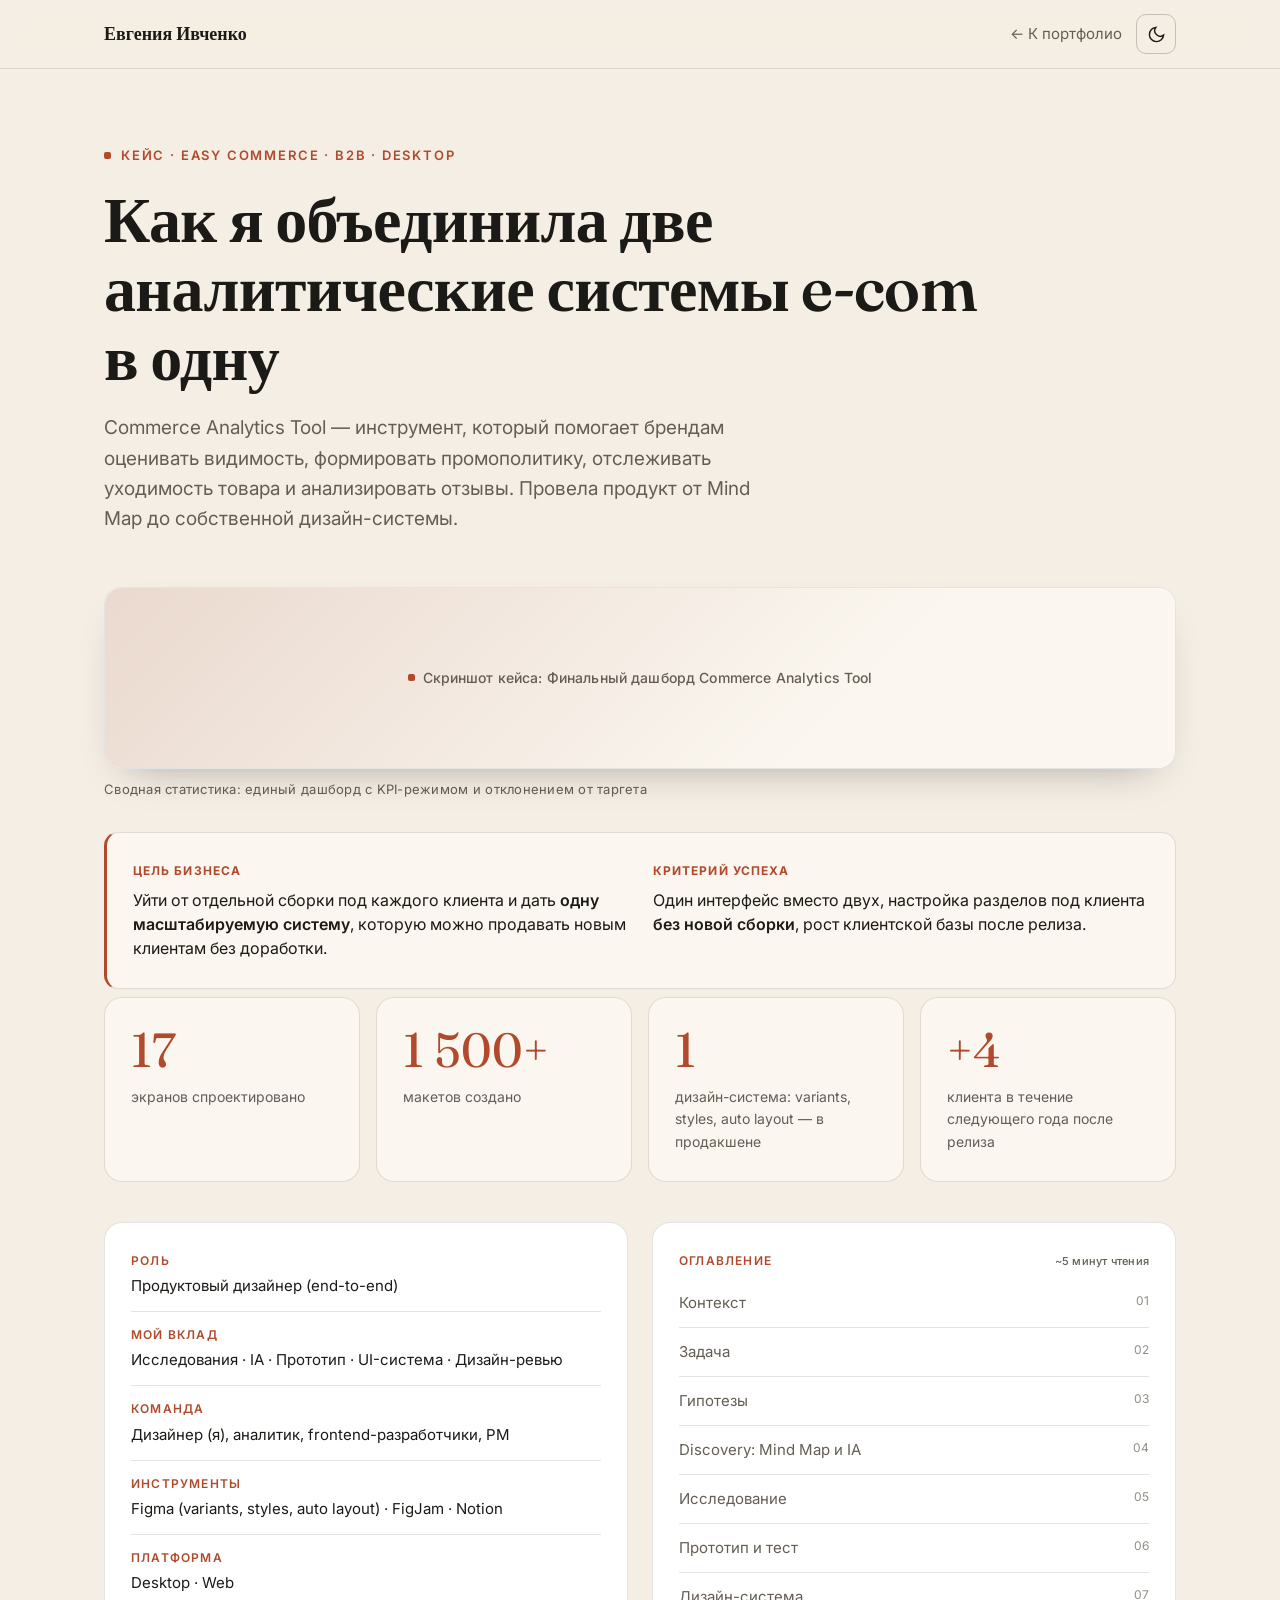
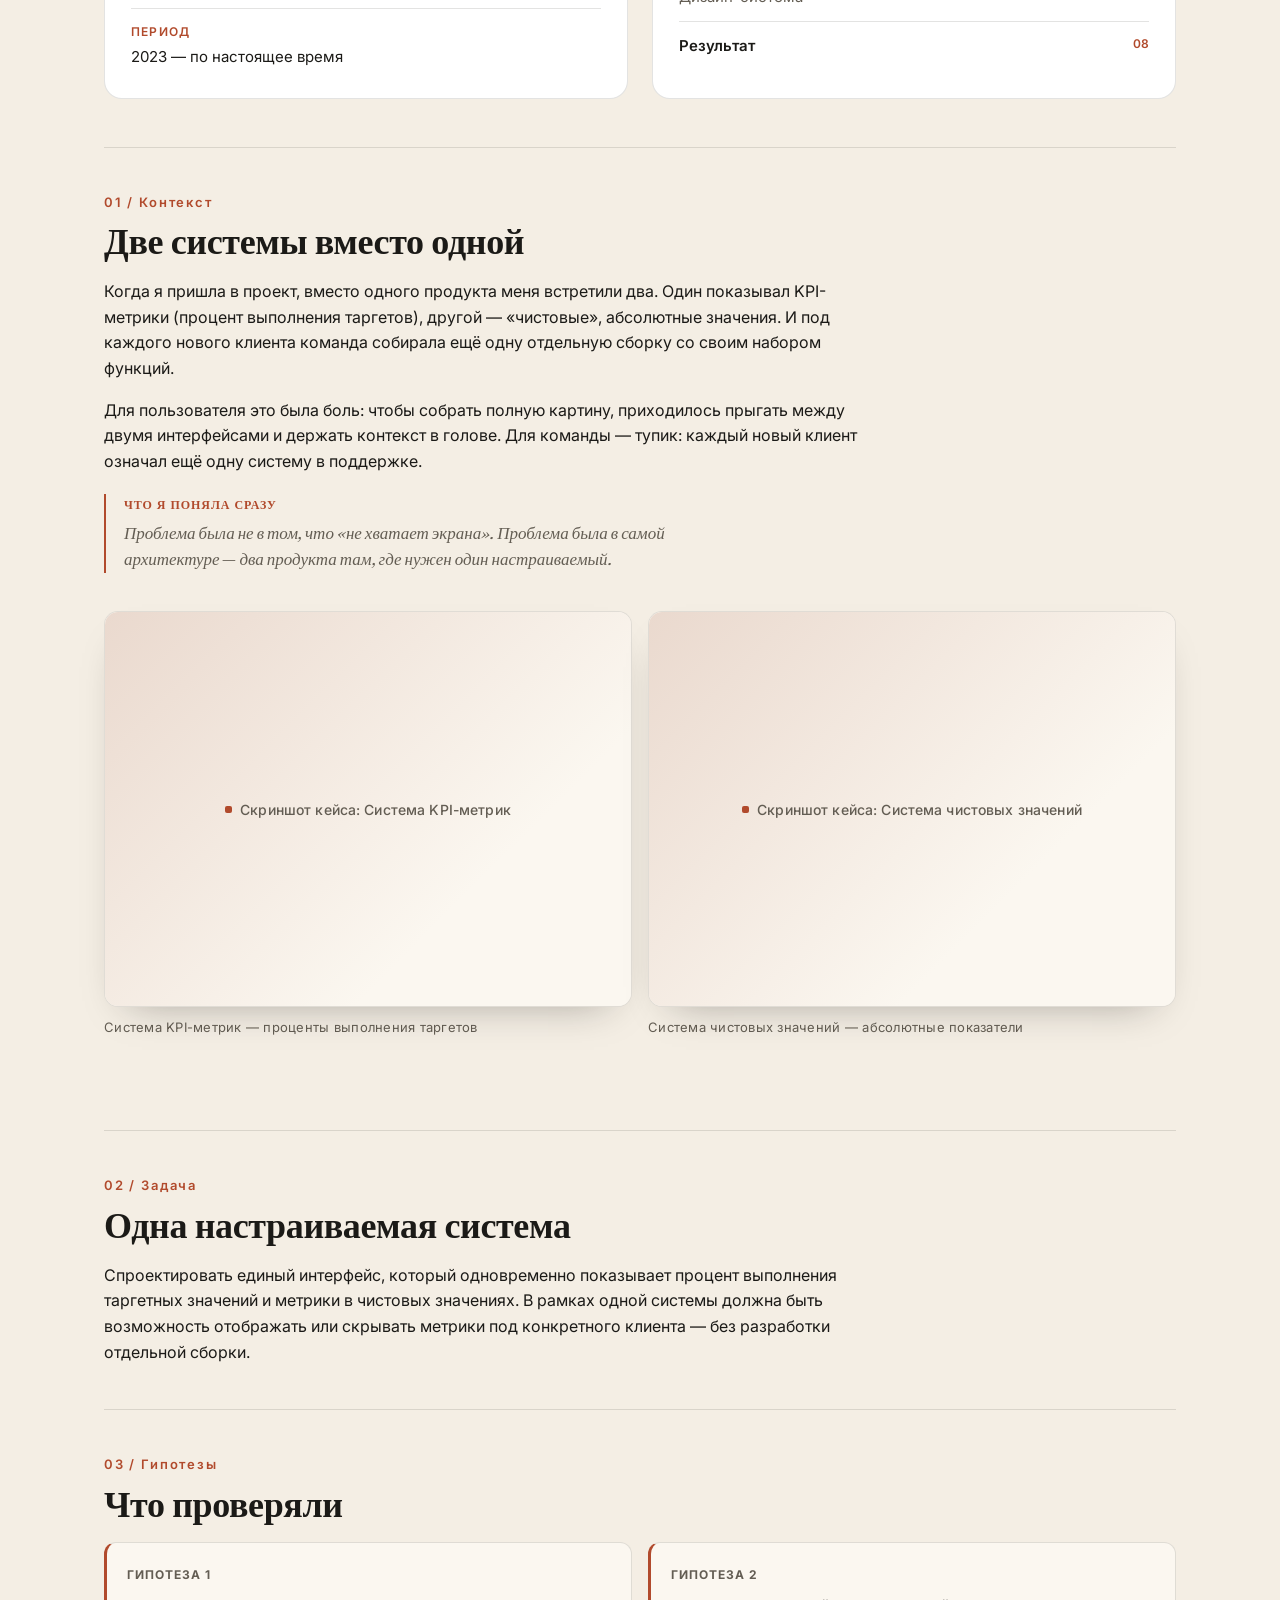
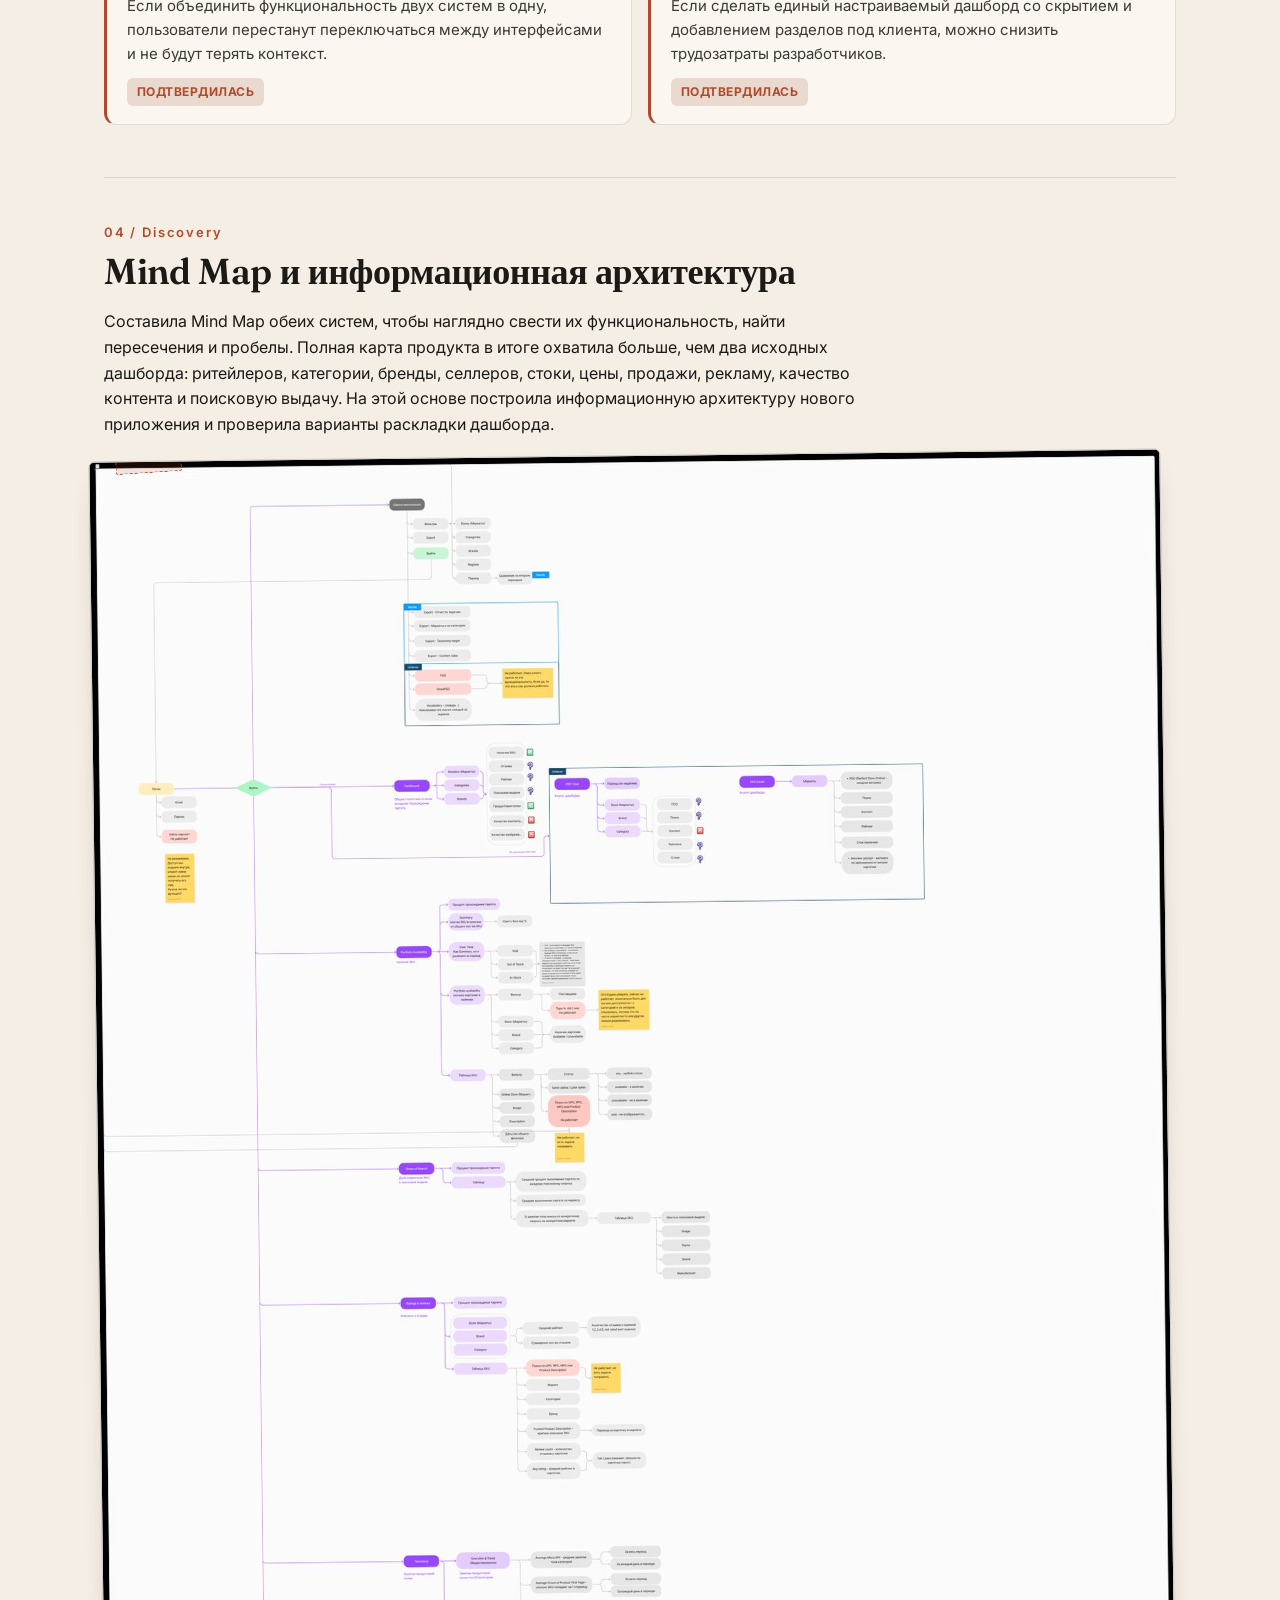
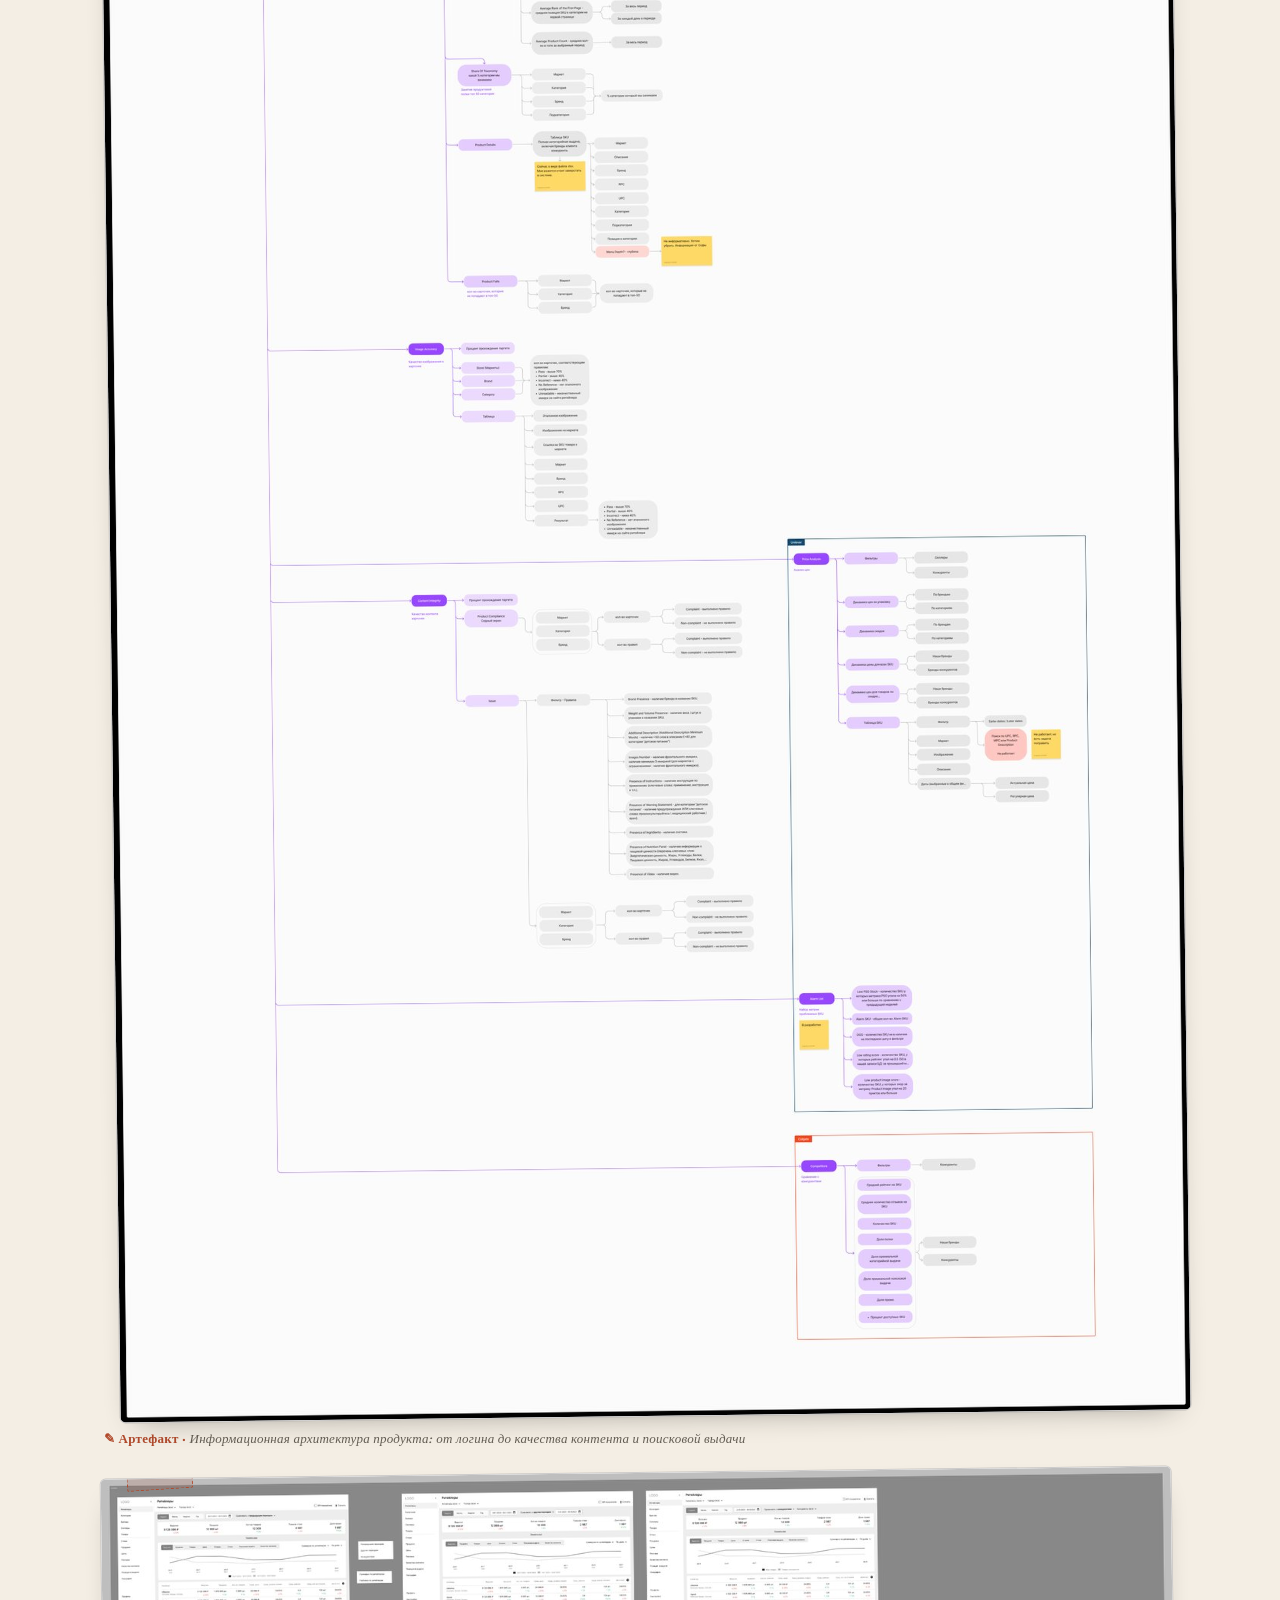
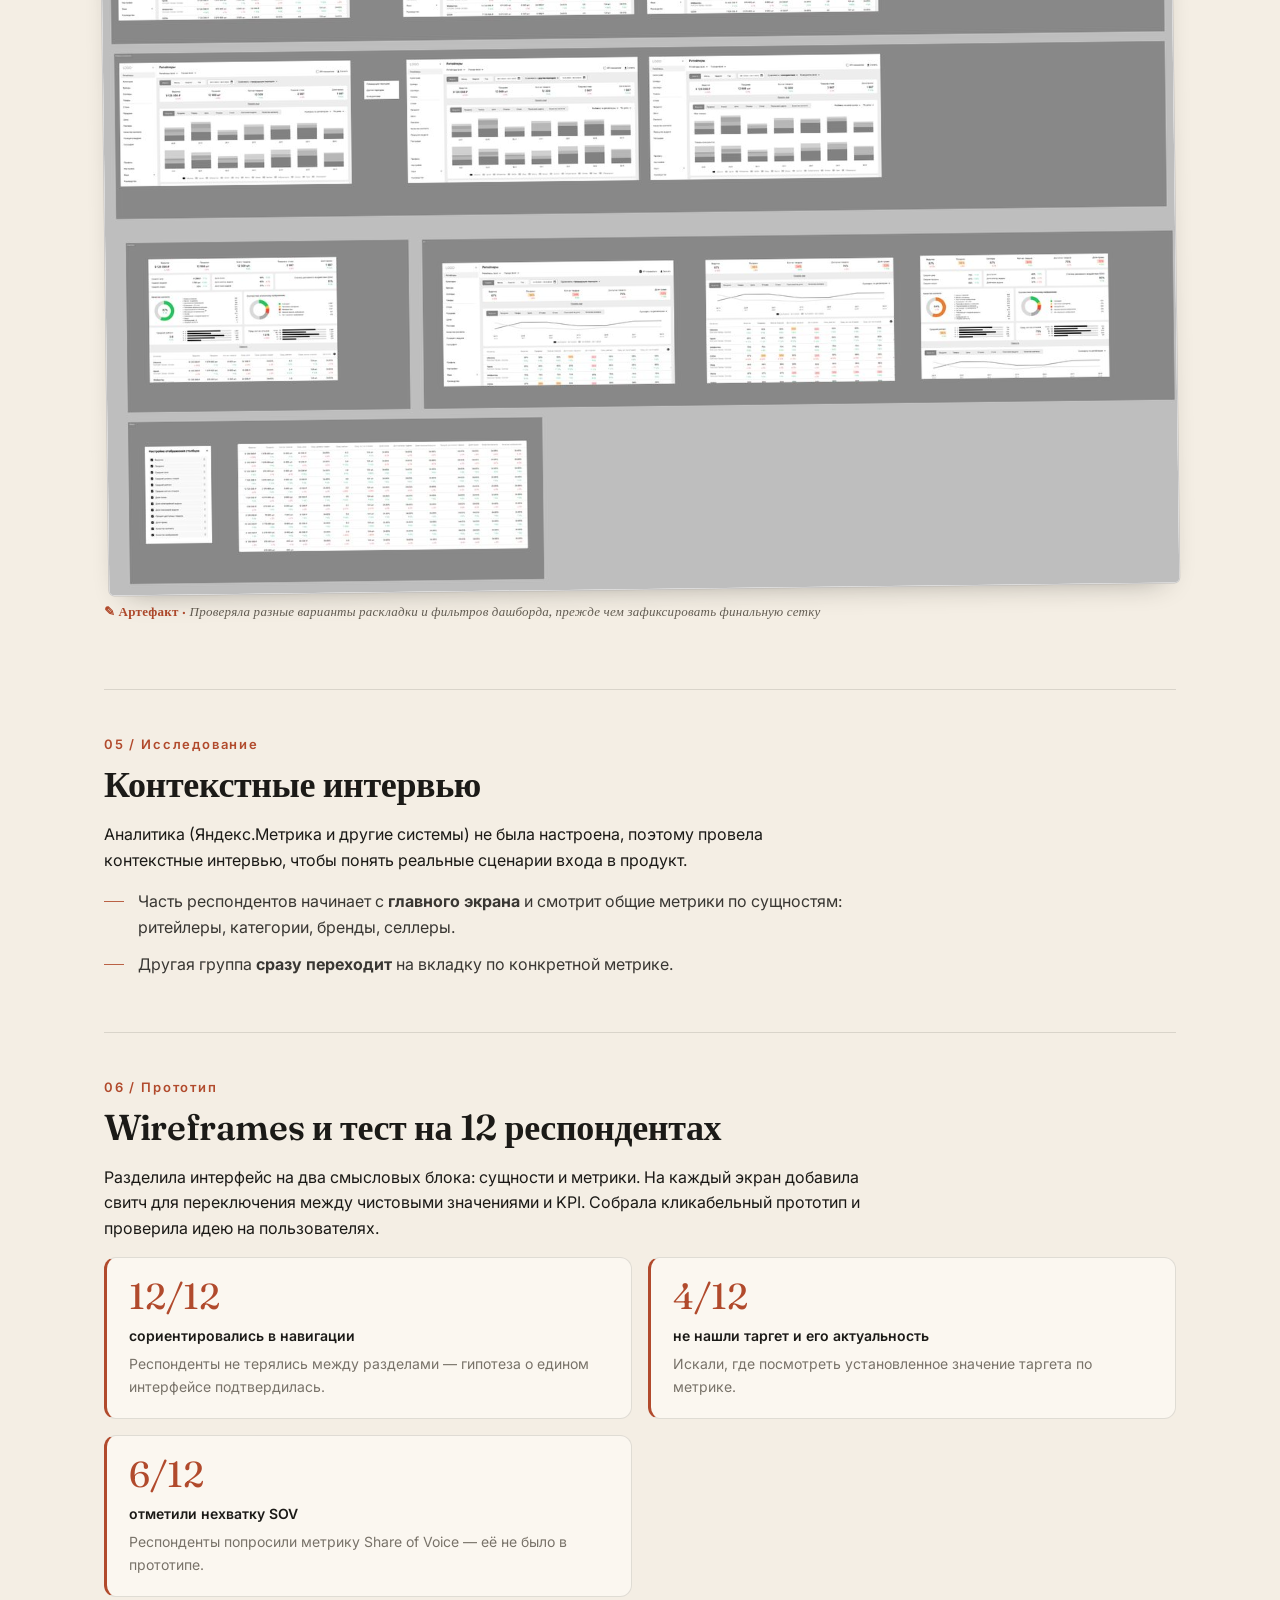
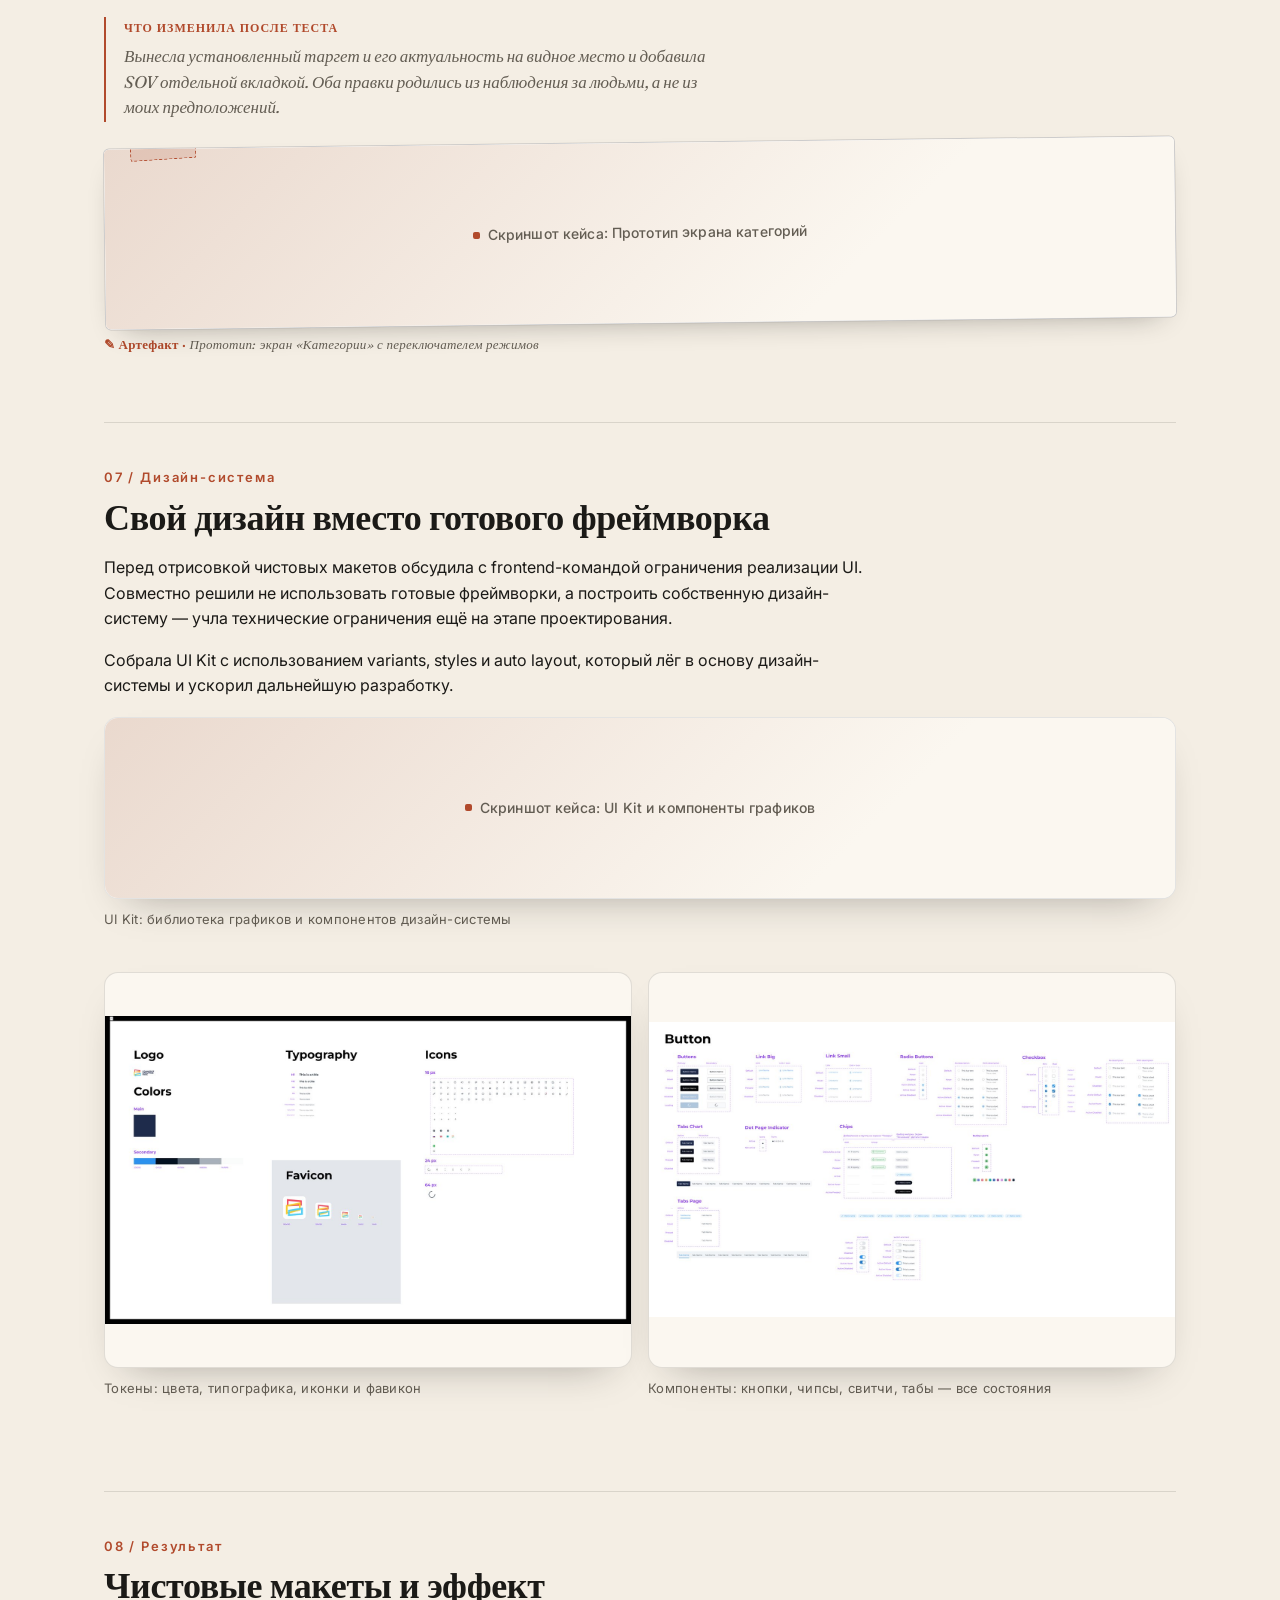
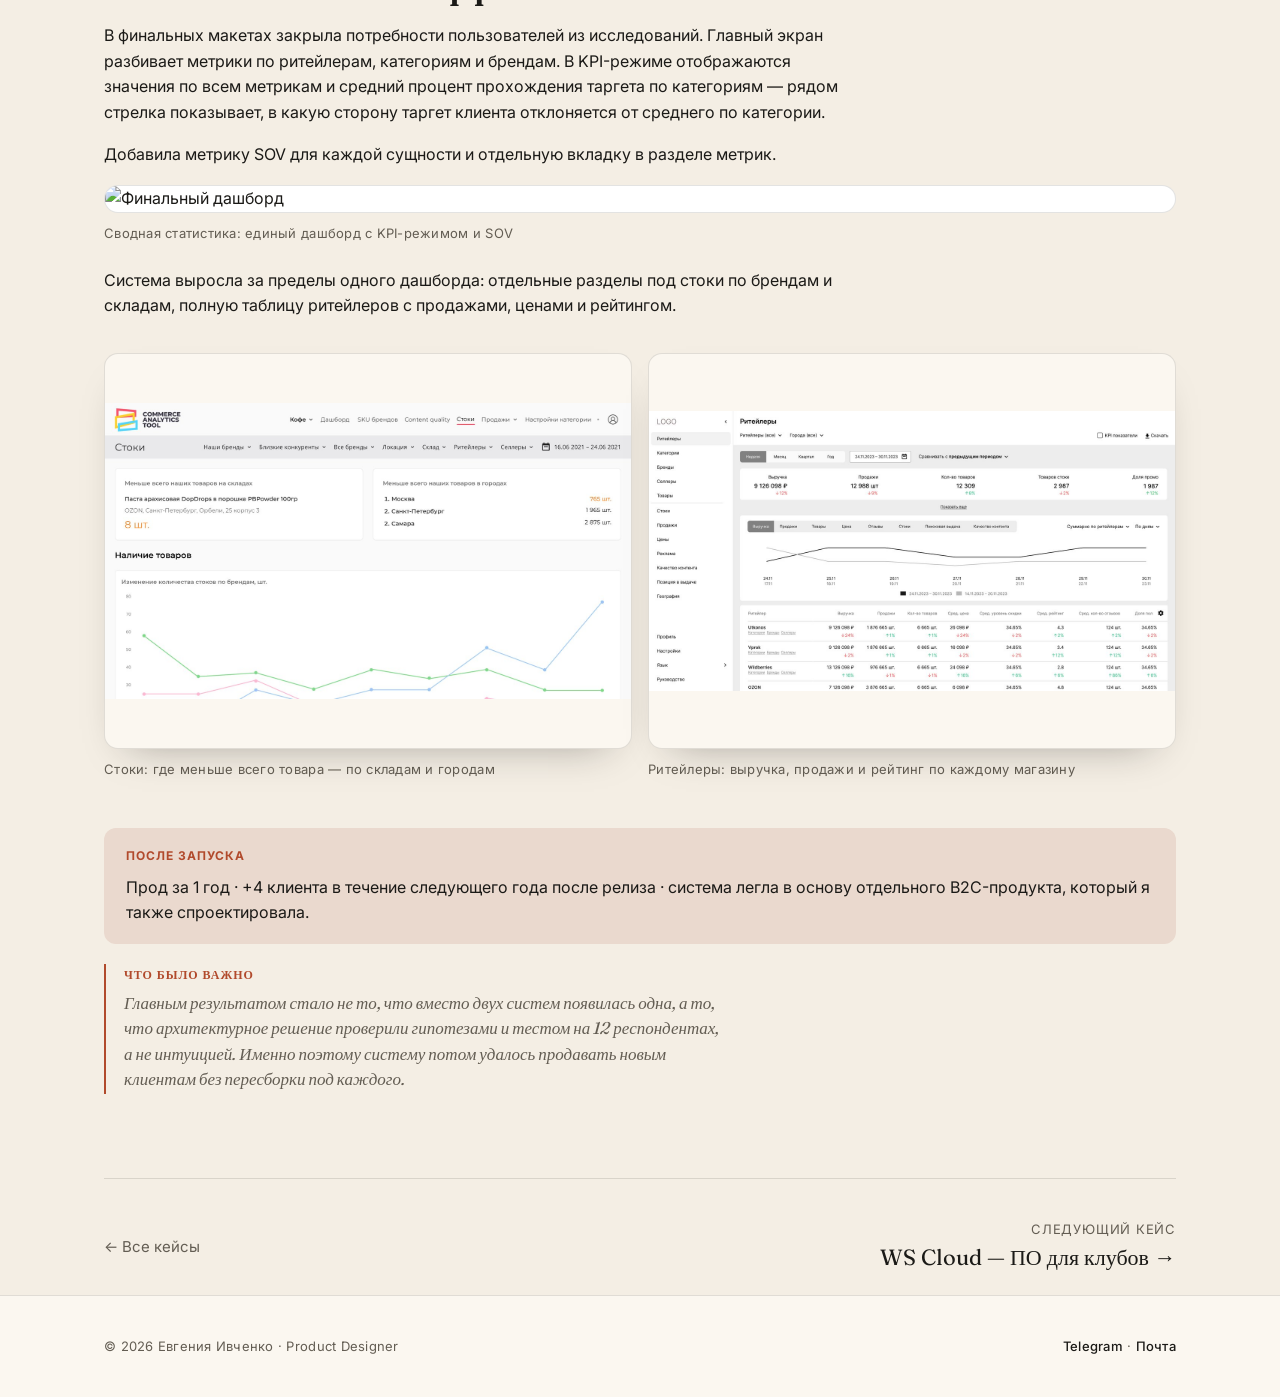
==== commit a70aa1c9: "Add files via upload" ====
--- a/case-cat.html
+++ b/case-cat.html
@@ -59,10 +59,10 @@
   </div>
 
   <div class="result-strip">
-    <div class="stat"><div class="num">0→1</div><div class="lbl">продукт с нуля: от Mind Map и User Flows до релиза</div></div>
+    <div class="stat"><div class="num">17</div><div class="lbl">экранов спроектировано</div></div>
+    <div class="stat"><div class="num">1500+</div><div class="lbl">макетов создано</div></div>
     <div class="stat"><div class="num">1</div><div class="lbl">дизайн-система: variants, styles, auto layout — в продакшене</div></div>
-    <div class="stat"><div class="num">1 год</div><div class="lbl">до выхода на прод</div></div>
-    <div class="stat"><div class="num">+4</div><div class="lbl">клиента за год после релиза</div></div>
+    <div class="stat"><div class="num">+4</div><div class="lbl">клиента в течение следующего года после релиза</div></div>
   </div>
 
   <div class="case-meta">
@@ -171,7 +171,7 @@
         <figure><div class="frame"><img src="images/cat-stocks-screen.jpg" alt="Раздел «Стоки»: наличие товаров по складам и городам" loading="lazy"></div><figcaption>Стоки: где меньше всего товара — по складам и городам</figcaption></figure>
         <figure><div class="frame"><img src="images/cat-retailers-dashboard.jpg" alt="Раздел «Ритейлеры»: выручка, продажи, рейтинг по каждому ритейлеру" loading="lazy"></div><figcaption>Ритейлеры: выручка, продажи и рейтинг по каждому магазину</figcaption></figure>
       </div>
-      <div class="after"><span class="lead">После запуска</span><span class="val">Прод за 1 год · +4 клиента за следующий год · система легла в основу отдельного B2C-продукта, который я также спроектировала.</span></div>
+      <div class="after"><span class="lead">После запуска</span><span class="val">Прод за 1 год · +4 клиента в течение следующего года после релиза · система легла в основу отдельного B2C-продукта, который я также спроектировала.</span></div>
       <div class="aside-note"><b>Что было важно</b>Главным результатом стало не то, что вместо двух систем появилась одна, а то, что архитектурное решение проверили гипотезами и тестом на 12 респондентах, а не интуицией. Именно поэтому систему потом удалось продавать новым клиентам без пересборки под каждого.</div>
     </section>
   </div>
@@ -193,4 +193,4 @@
 </footer>
 <script src="app.js"></script>
 </body>
-</html>
+</html>
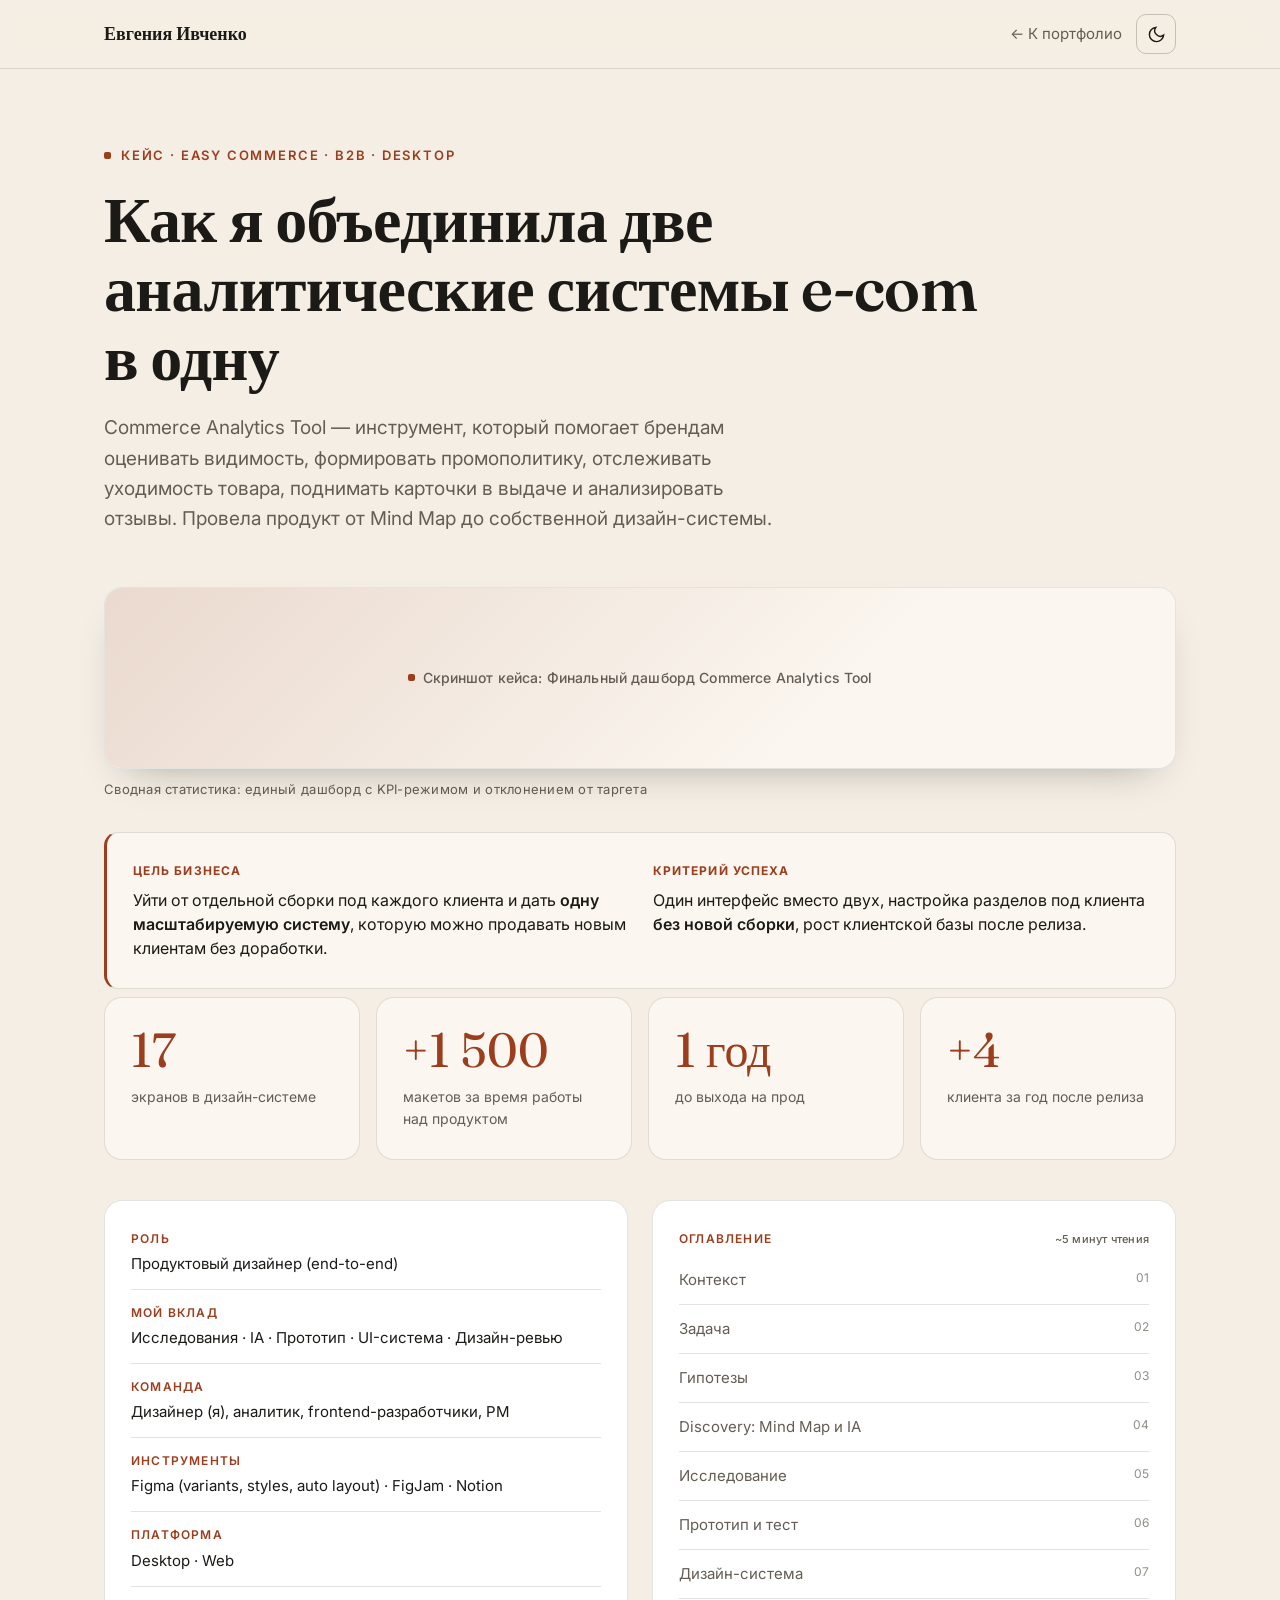
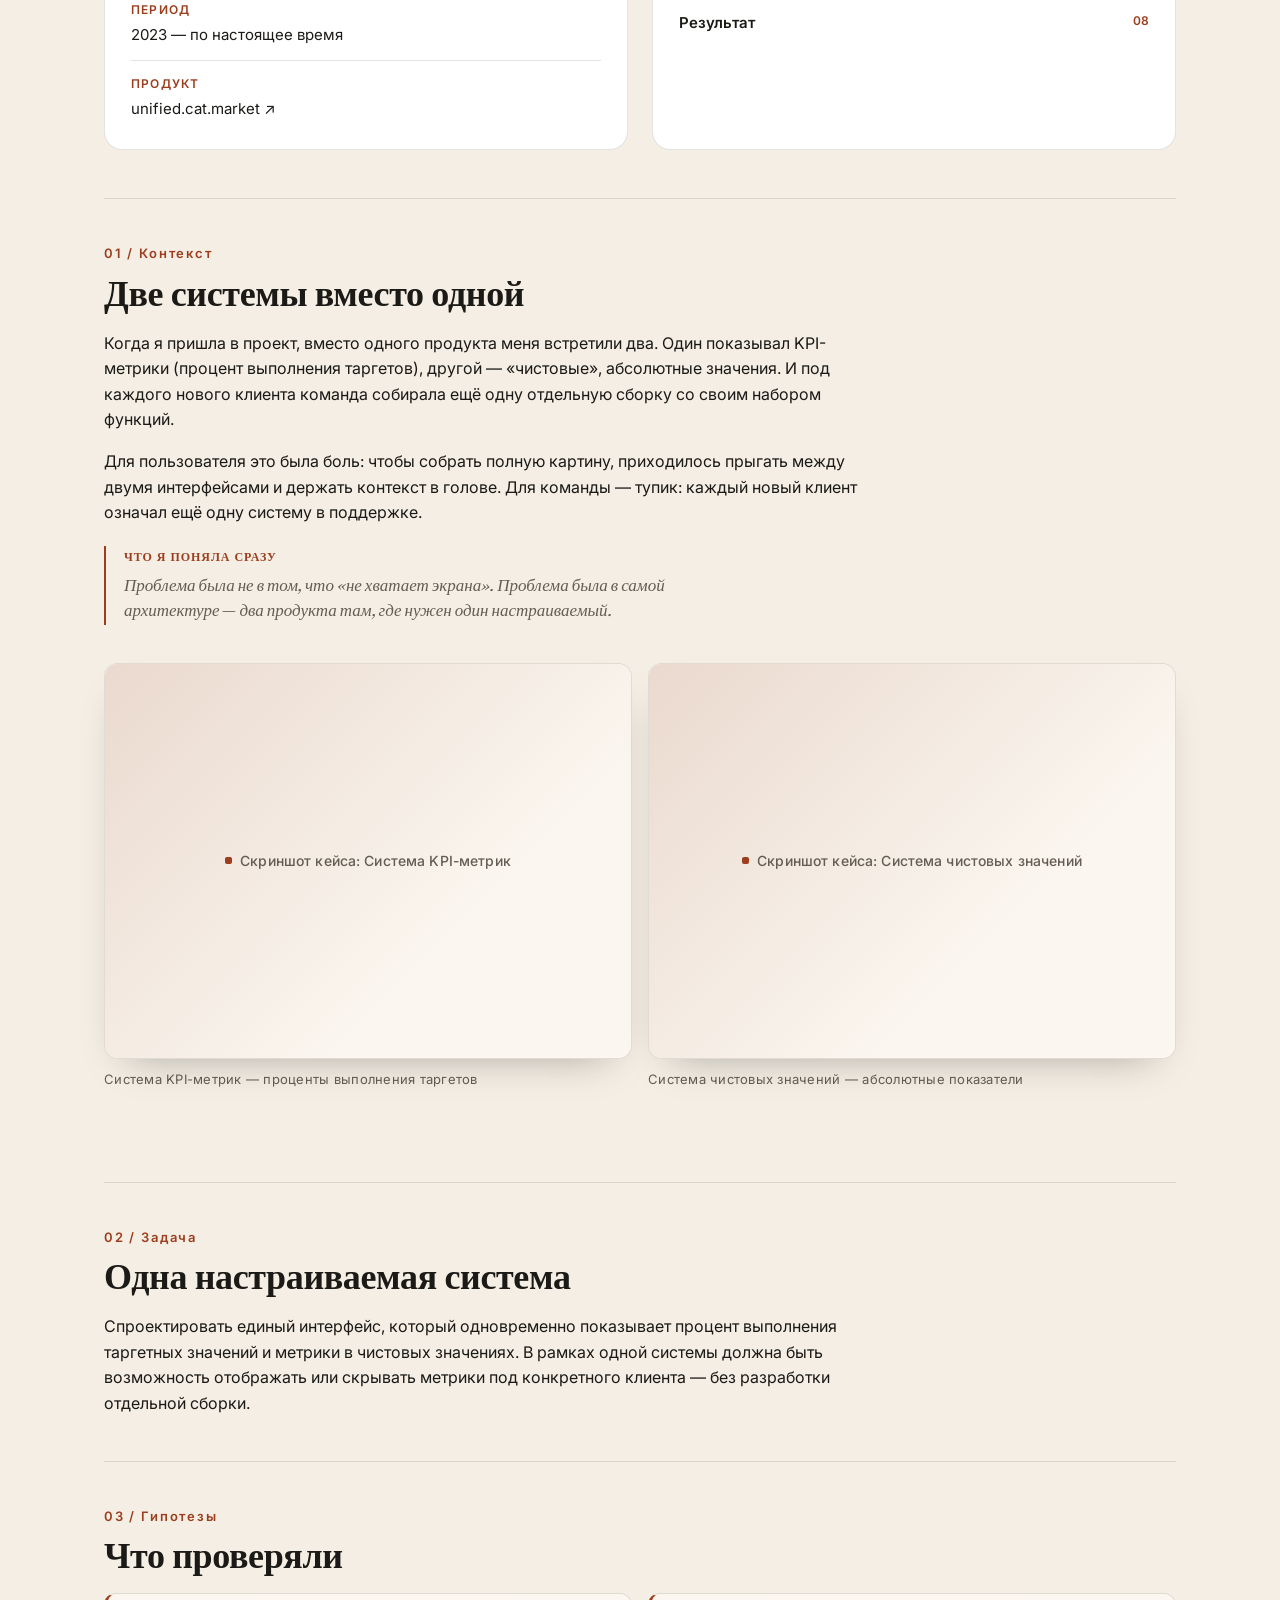
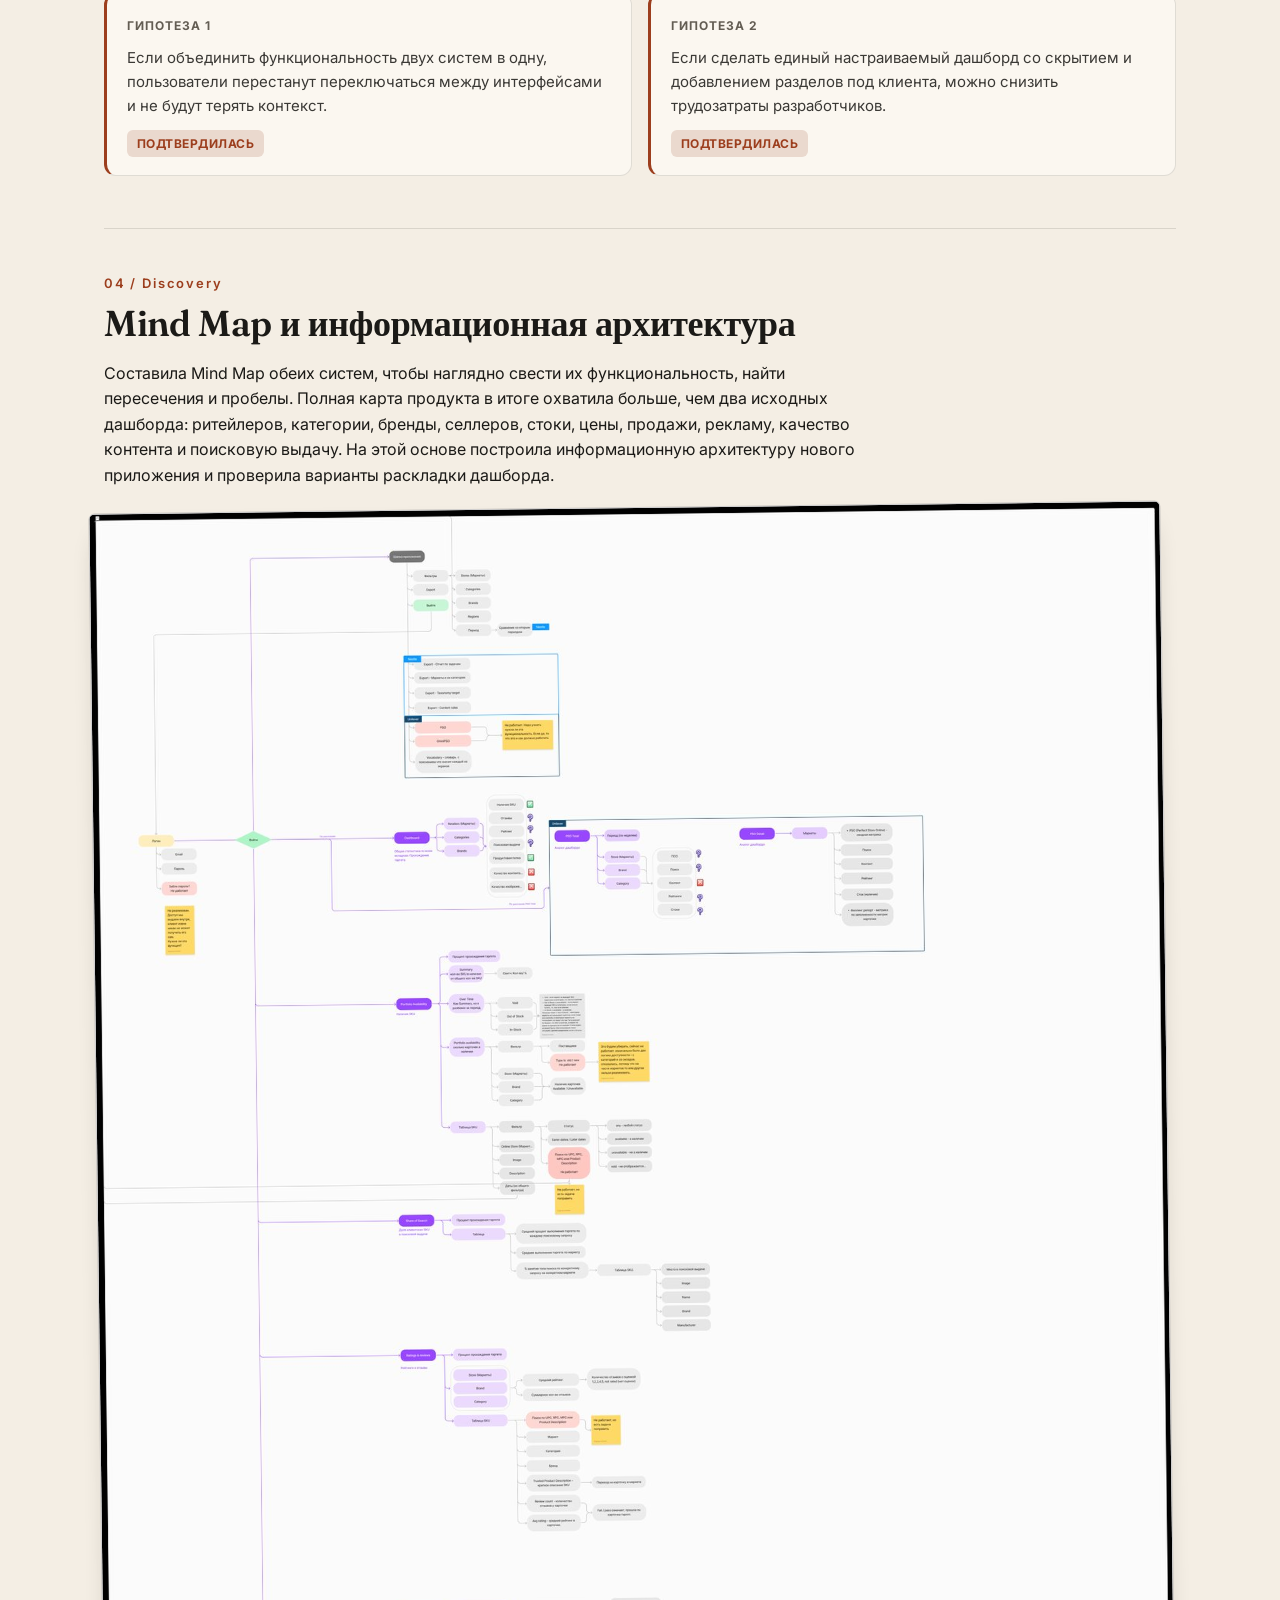
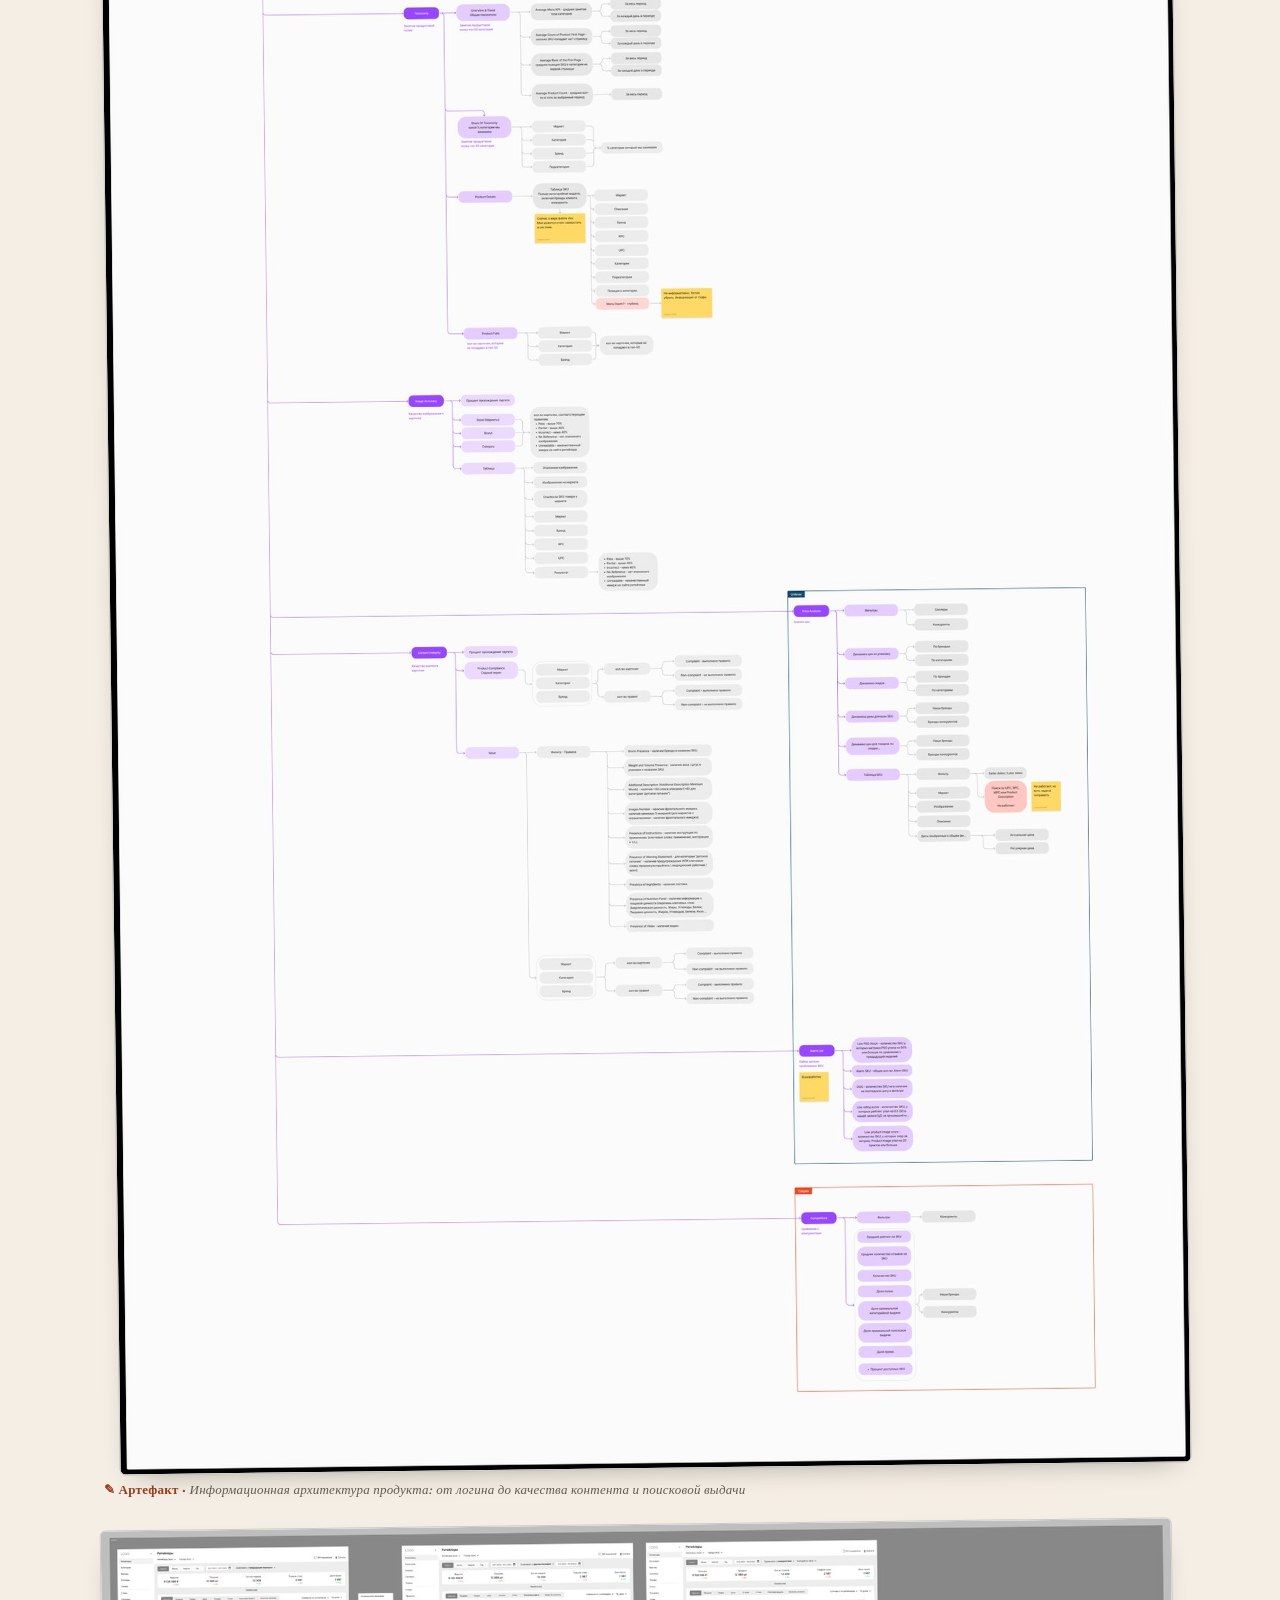
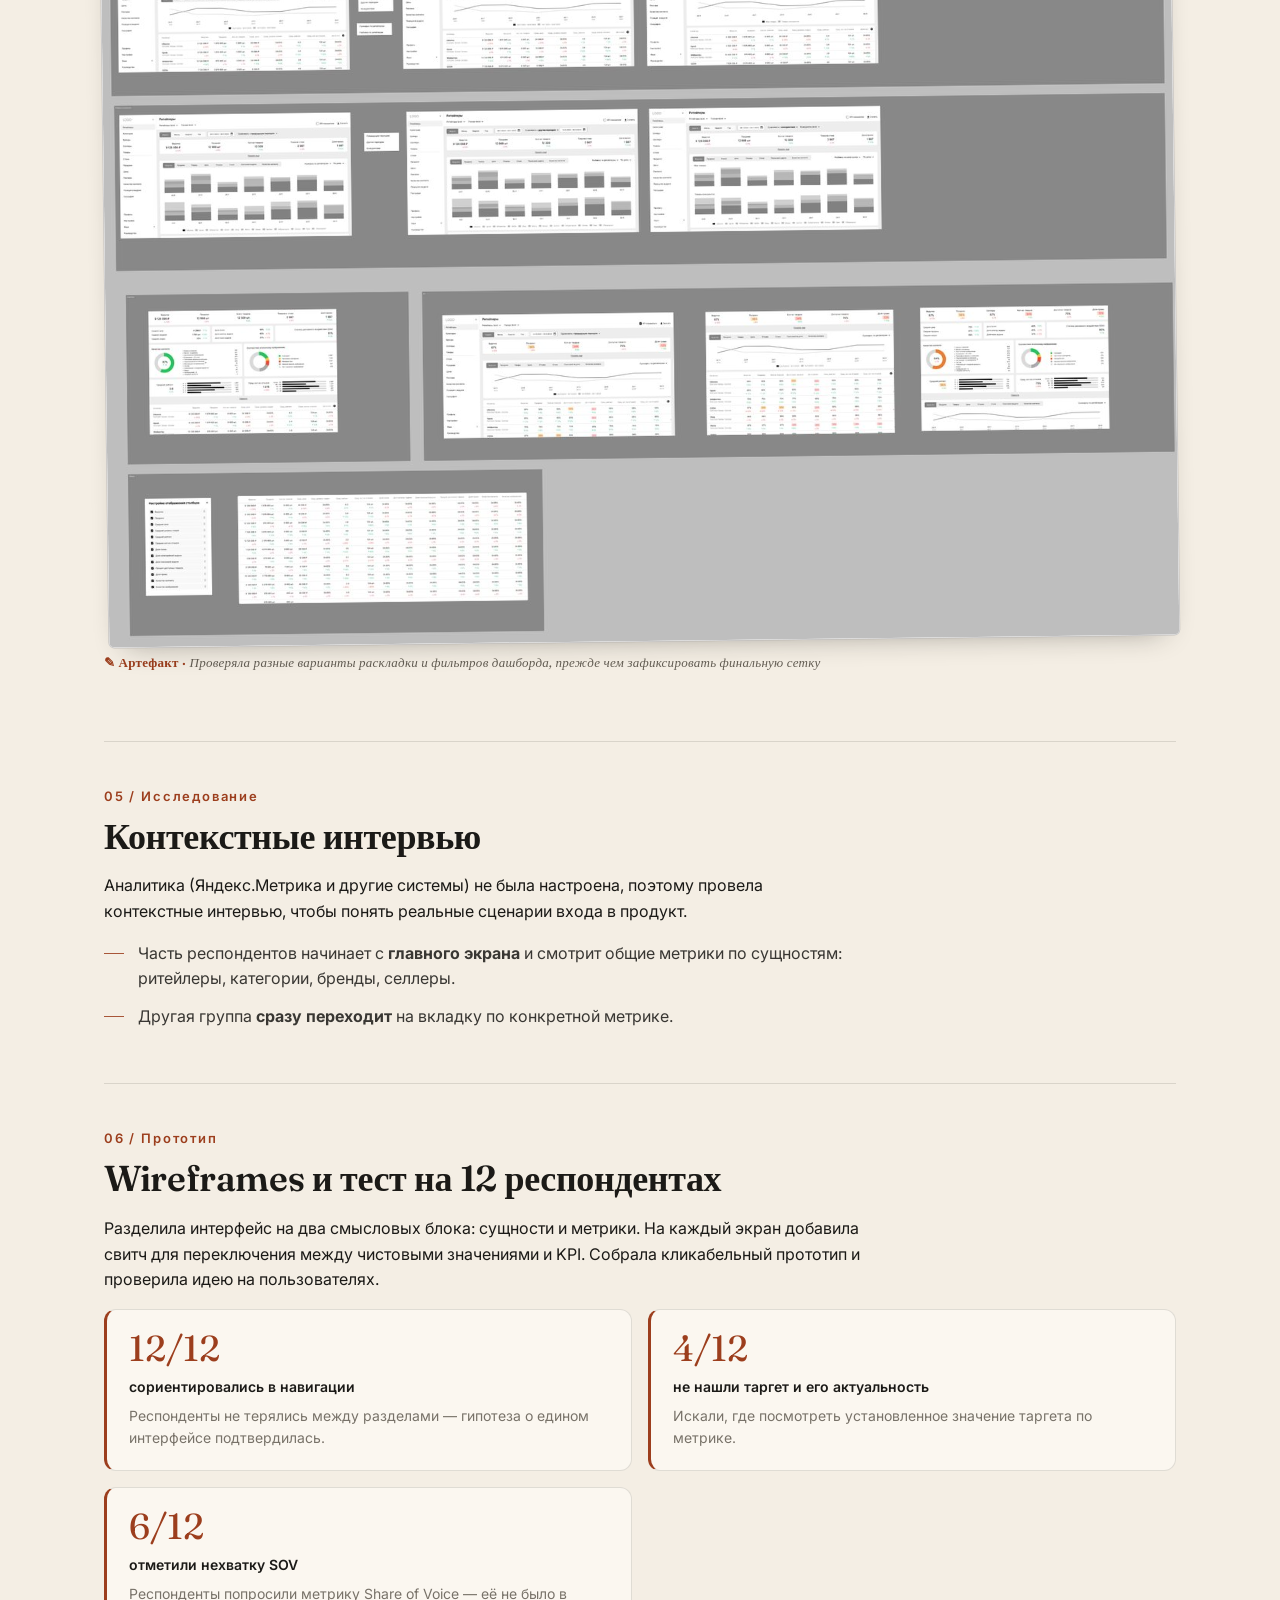
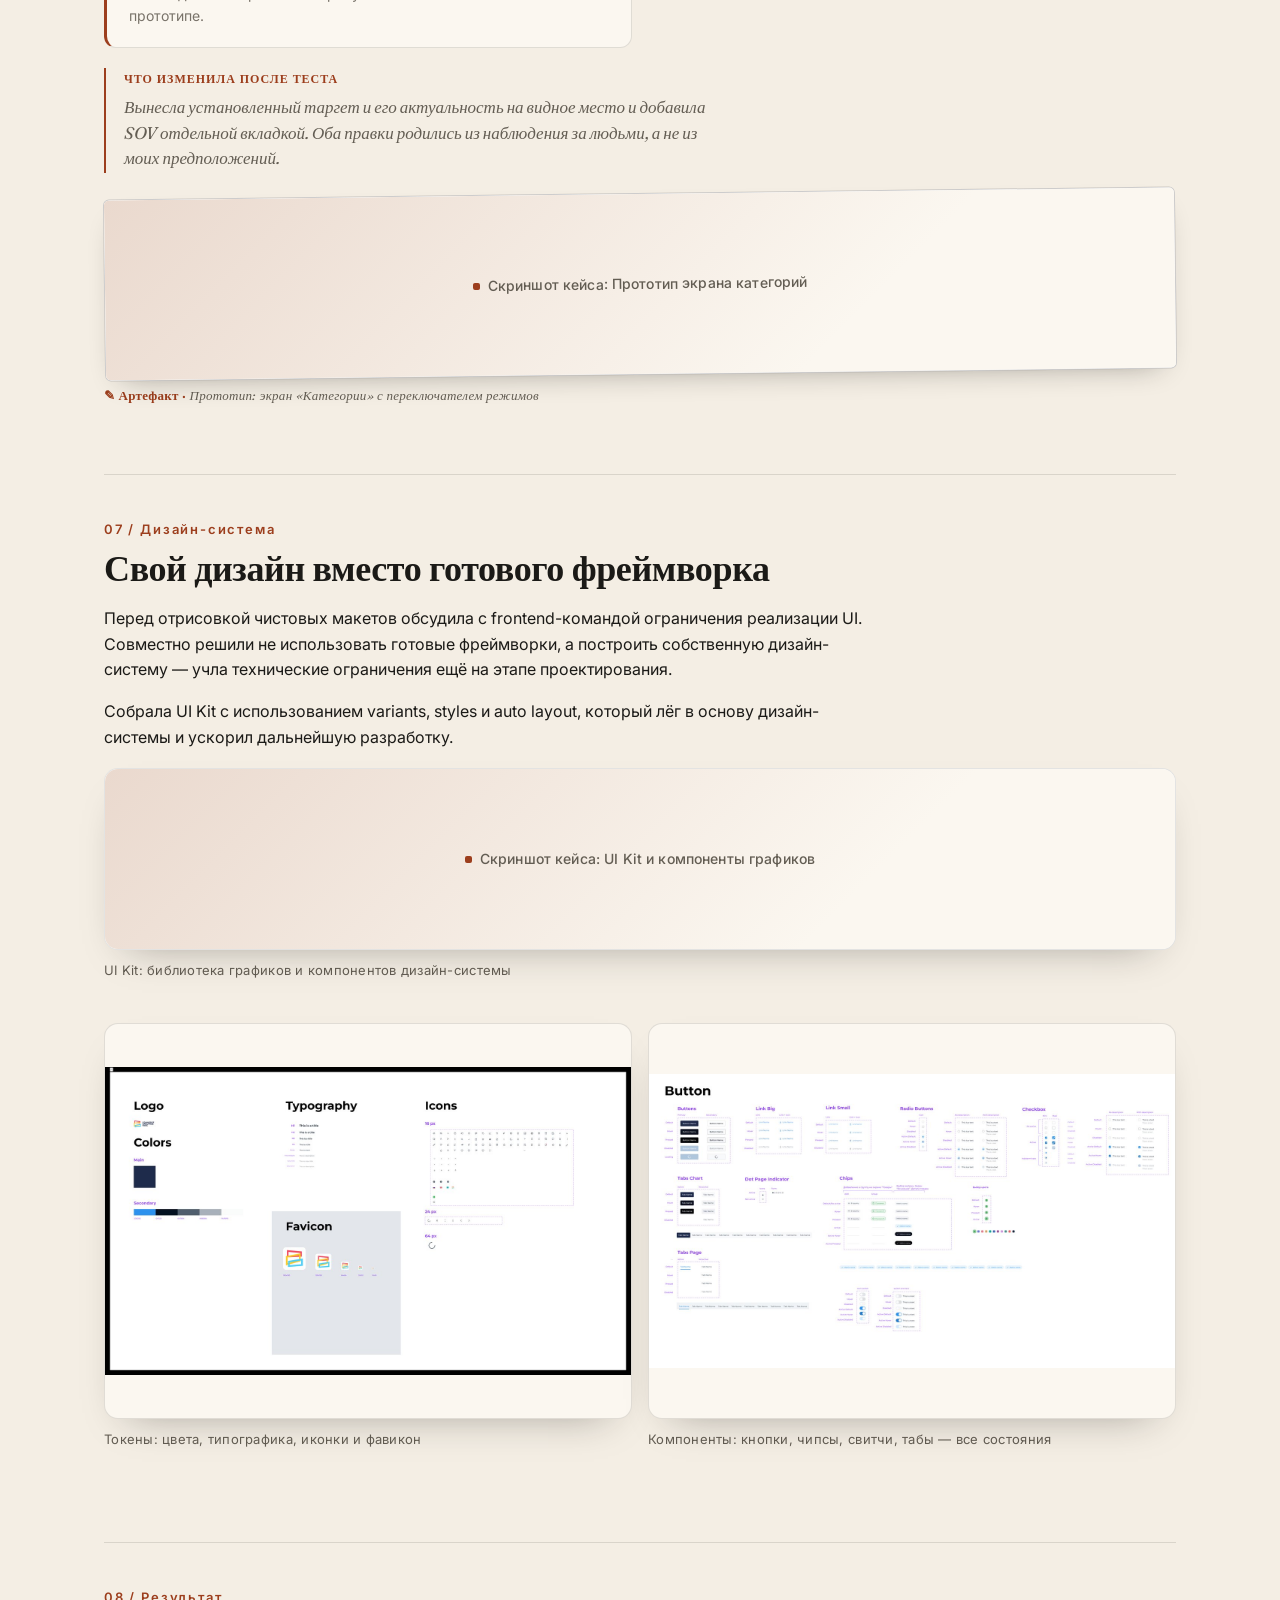
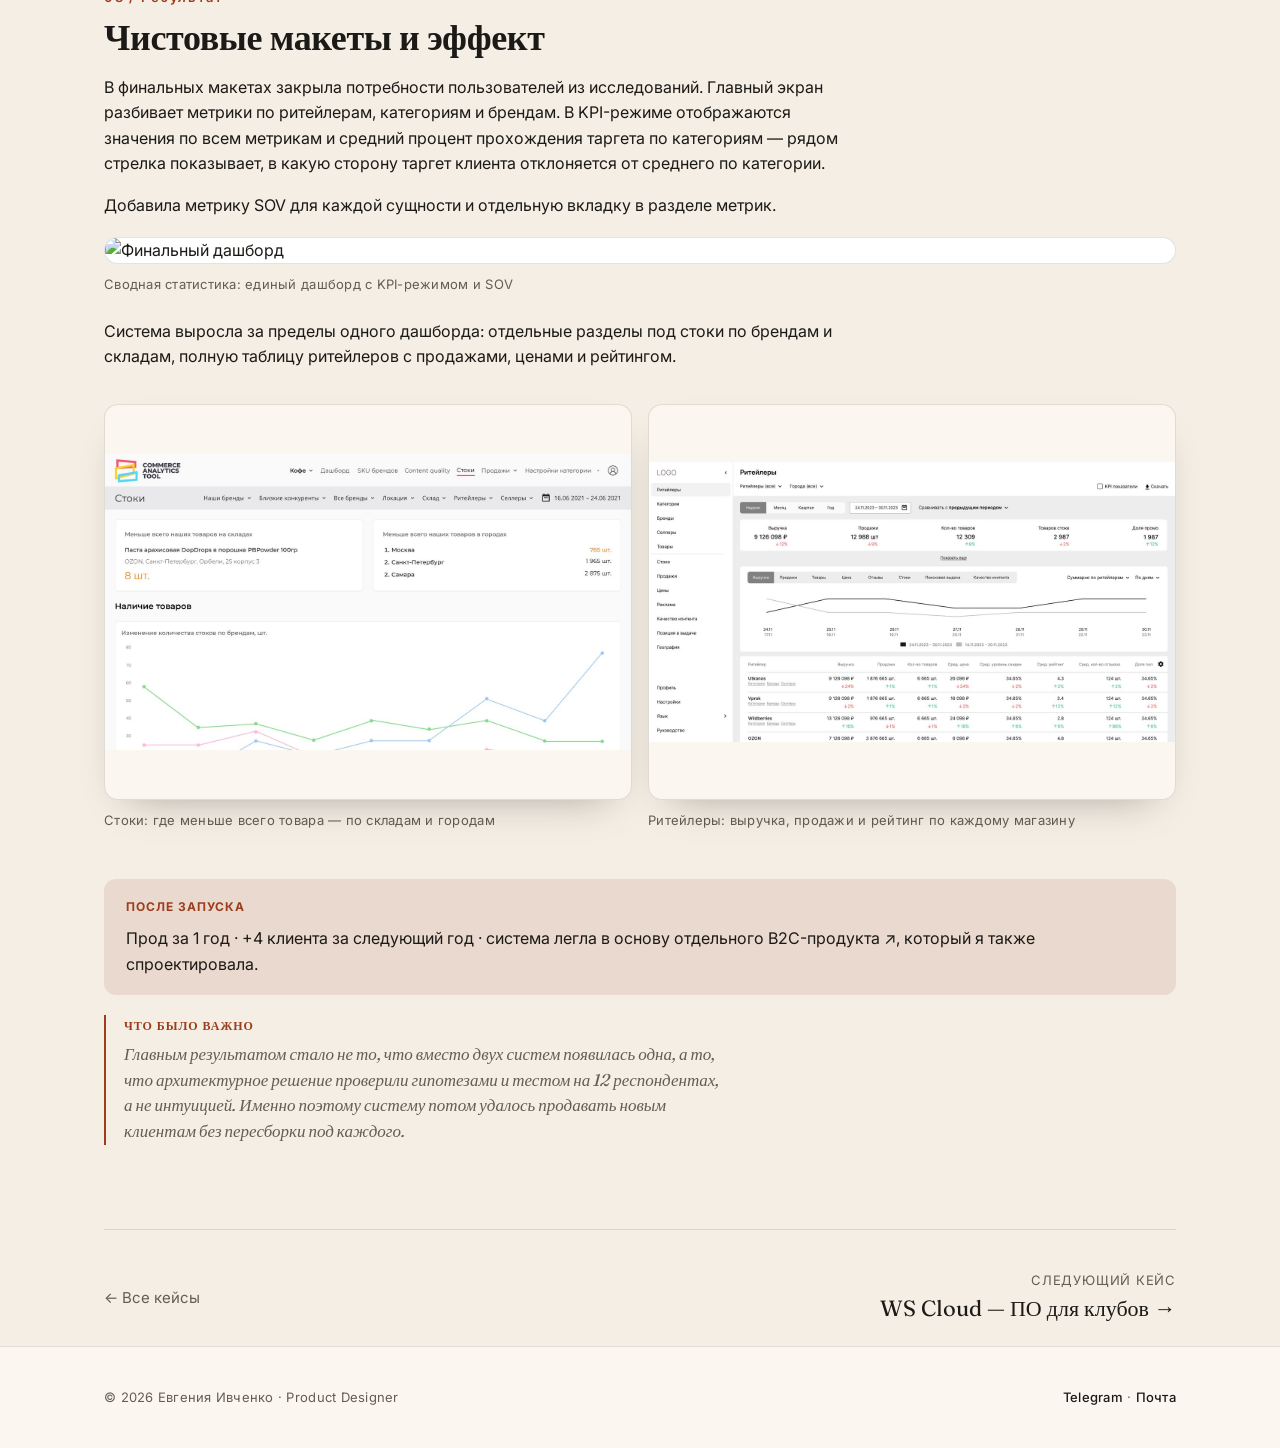
==== commit 707b977c: "Add files via upload" ====
--- a/case-cat.html
+++ b/case-cat.html
@@ -45,7 +45,7 @@
   <section class="case-hero">
     <span class="eyebrow kicker">Кейс · Easy Commerce · B2B · Desktop</span>
     <h1>Как я объединила две аналитические системы e-com в одну</h1>
-    <p class="sub">Commerce Analytics Tool — инструмент, который помогает брендам оценивать видимость, формировать промополитику, отслеживать уходимость товара и анализировать отзывы. Провела продукт от Mind Map до собственной дизайн-системы.</p>
+    <p class="sub">Commerce Analytics Tool — инструмент, который помогает брендам оценивать видимость, формировать промополитику, отслеживать уходимость товара, поднимать карточки в выдаче и анализировать отзывы. Провела продукт от Mind Map до собственной дизайн-системы.</p>
   </section>
 
   <figure class="case-cover">
@@ -59,10 +59,10 @@
   </div>
 
   <div class="result-strip">
-    <div class="stat"><div class="num">17</div><div class="lbl">экранов спроектировано</div></div>
-    <div class="stat"><div class="num">1500+</div><div class="lbl">макетов создано</div></div>
-    <div class="stat"><div class="num">1</div><div class="lbl">дизайн-система: variants, styles, auto layout — в продакшене</div></div>
-    <div class="stat"><div class="num">+4</div><div class="lbl">клиента в течение следующего года после релиза</div></div>
+    <div class="stat"><div class="num">17</div><div class="lbl">экранов в дизайн-системе</div></div>
+    <div class="stat"><div class="num">+1 500</div><div class="lbl">макетов за время работы над продуктом</div></div>
+    <div class="stat"><div class="num">1 год</div><div class="lbl">до выхода на прод</div></div>
+    <div class="stat"><div class="num">+4</div><div class="lbl">клиента за год после релиза</div></div>
   </div>
 
   <div class="case-meta">
@@ -73,6 +73,7 @@
       <div class="frow"><div class="k">Инструменты</div><div class="v">Figma (variants, styles, auto layout) · FigJam · Notion</div></div>
       <div class="frow"><div class="k">Платформа</div><div class="v">Desktop · Web</div></div>
       <div class="frow"><div class="k">Период</div><div class="v">2023 — по настоящее время</div></div>
+      <div class="frow"><div class="k">Продукт</div><div class="v"><a href="https://unified.cat.market/login" target="_blank" rel="noopener">unified.cat.market ↗</a></div></div>
     </div>
     <div class="toc-card">
       <div class="toc-title">Оглавление <span class="read-time">~5 минут чтения</span></div>
@@ -171,7 +172,7 @@
         <figure><div class="frame"><img src="images/cat-stocks-screen.jpg" alt="Раздел «Стоки»: наличие товаров по складам и городам" loading="lazy"></div><figcaption>Стоки: где меньше всего товара — по складам и городам</figcaption></figure>
         <figure><div class="frame"><img src="images/cat-retailers-dashboard.jpg" alt="Раздел «Ритейлеры»: выручка, продажи, рейтинг по каждому ритейлеру" loading="lazy"></div><figcaption>Ритейлеры: выручка, продажи и рейтинг по каждому магазину</figcaption></figure>
       </div>
-      <div class="after"><span class="lead">После запуска</span><span class="val">Прод за 1 год · +4 клиента в течение следующего года после релиза · система легла в основу отдельного B2C-продукта, который я также спроектировала.</span></div>
+      <div class="after"><span class="lead">После запуска</span><span class="val">Прод за 1 год · +4 клиента за следующий год · система легла в основу отдельного <a href="https://app.easy-sellers.ru/login" target="_blank" rel="noopener">B2C-продукта ↗</a>, который я также спроектировала.</span></div>
       <div class="aside-note"><b>Что было важно</b>Главным результатом стало не то, что вместо двух систем появилась одна, а то, что архитектурное решение проверили гипотезами и тестом на 12 респондентах, а не интуицией. Именно поэтому систему потом удалось продавать новым клиентам без пересборки под каждого.</div>
     </section>
   </div>
@@ -193,4 +194,4 @@
 </footer>
 <script src="app.js"></script>
 </body>
-</html>+</html>
--- a/styles.css
+++ b/styles.css
@@ -1,7 +1,8 @@
 :root{
   --paper:#F4EEE4; --surface:#FBF7F0; --card:#FFFFFF;
   --ink:#1B1A17; --muted:#635D53;
-  --accent:#B14A2C; --accent-soft:#EAD9CE;
+  --accent:#9C3E1D; --accent-soft:#EAD9CE;
+  --case-cat:#9C4F26; --case-ws:#2F5D53; --case-ww:#825A1D; --case-mg:#33415C;
   --line:rgba(27,26,23,.12); --line-strong:rgba(27,26,23,.22);
   --header-bg:rgba(244,238,228,.82);
   --shadow:0 18px 40px -24px rgba(27,26,23,.4);
@@ -37,7 +38,7 @@
   color:var(--muted);font-size:14px;font-weight:500;letter-spacing:.01em;line-height:1.4}
 .img-ph span{max-width:80%}
 .img-ph::before{content:"";display:inline-block;width:7px;height:7px;background:var(--accent);border-radius:2px;margin-right:8px;vertical-align:middle}
-.thumb .img-ph{min-height:0}
+.case-poster .img-ph{min-height:0}
 .frame.is-ph{cursor:default}
 .frame.is-ph::after{display:none}
 .frame.is-ph:hover img{transform:none}
@@ -75,9 +76,8 @@
 nav.links a.active{color:var(--ink)}
 nav.links a.active::after{content:"";display:block;height:2px;border-radius:2px;background:var(--accent);margin-top:3px}
 .nav-right{display:flex;align-items:center;gap:14px}
-.status-pill{display:inline-flex;align-items:center;gap:8px;font-size:13px;font-weight:500;color:var(--ink);
-  border:1px solid var(--line-strong);border-radius:999px;padding:7px 14px}
-.dot{width:8px;height:8px;border-radius:50%;background:#3E9E6A;box-shadow:0 0 0 3px rgba(62,158,106,.18)}
+.status-pill{display:inline-flex;align-items:center;gap:8px;font-size:13px;font-weight:500;color:var(--ink)}
+.dot{width:8px;height:8px;border-radius:50%;background:#328058;box-shadow:0 0 0 3px rgba(50,128,88,.18)}
 .back-link{font-size:15px;color:var(--muted);display:inline-flex;align-items:center;gap:7px;transition:color .2s}
 .back-link:hover{color:var(--ink)}
 .theme-toggle{width:40px;height:40px;border-radius:10px;border:1px solid var(--line-strong);
@@ -118,8 +118,7 @@
   background:var(--card); gap:0;
 }
 .hero h1{
-  font-family:var(--sans); font-weight:800; letter-spacing:-.02em;
-  font-size:clamp(38px,6vw,68px); line-height:1.12; margin-bottom:24px;
+  font-size:clamp(38px,6vw,68px); line-height:1.04; margin-bottom:24px;
 }
 .hero h1 .hl{
   font-style:normal; background:var(--accent-soft); border-radius:8px;
@@ -153,9 +152,9 @@
 .timeline-item{ position:relative; padding-top:44px; }
 .timeline-item::before{
   content:""; position:absolute; top:0; left:0; width:24px; height:24px; border-radius:50%;
-  border:2px solid var(--accent); background:var(--paper);
-}
-.timeline-year{ font-size:14px; font-weight:700; color:var(--accent); margin-bottom:8px; }
+  border:2px solid var(--line-strong); background:var(--paper);
+}
+.timeline-year{ font-size:14px; font-weight:700; color:var(--ink); opacity:.55; margin-bottom:8px; }
 .timeline-item h4{ font-family:var(--display); font-weight:500; font-size:19px; margin-bottom:6px; }
 .timeline-item p{ font-size:14px; color:var(--muted); line-height:1.5; }
 @media(max-width:760px){
@@ -170,8 +169,7 @@
 .btn.primary:hover{background:var(--accent);border-color:var(--accent);color:#fff}
 .btn.ghost:hover{background:var(--ink);color:var(--paper)}
 .portrait-wrap{position:relative}
-.portrait-wrap::before{content:"";position:absolute;inset:0;border-radius:22px;background:var(--accent);transform:translate(18px,18px);opacity:.85;z-index:0}
-.portrait{position:relative;z-index:1;aspect-ratio:4/5;border-radius:22px;overflow:hidden;border:1px solid var(--line);background:linear-gradient(150deg,#E7D6C6,#C9A78F)}
+.portrait{position:relative;z-index:1;aspect-ratio:4/5;border-radius:22px;overflow:hidden;border:1px solid var(--line-strong);background:linear-gradient(150deg,#E7D6C6,#C9A78F)}
 .portrait img{width:100%;height:100%;object-fit:cover}
 @media(max-width:860px){.hero-grid{grid-template-columns:1fr;gap:40px}.portrait{max-width:340px}}
 
@@ -193,19 +191,32 @@
 @media(max-width:520px){.stats-grid{grid-template-columns:1fr}}
 
 /* case cards */
-.filters{display:flex;gap:10px;flex-wrap:wrap;margin-bottom:36px}
-.chip{border:1px solid var(--line-strong);background:transparent;color:var(--muted);padding:9px 18px;
-  border-radius:999px;font-size:14px;font-weight:500;cursor:pointer;font-family:var(--sans);transition:.2s}
+.filters{display:flex;gap:2px;flex-wrap:wrap;margin-bottom:36px;align-items:center}
+.chip{border:0;background:transparent;color:var(--muted);padding:6px 8px;
+  border-radius:6px;font-size:14px;font-weight:500;cursor:pointer;font-family:var(--sans);transition:color .2s}
 .chip:hover{color:var(--ink)}
-.chip.active{background:var(--ink);color:var(--paper);border-color:var(--ink)}
+.chip.active{color:var(--ink);text-decoration:underline;text-underline-offset:5px;text-decoration-color:var(--accent);text-decoration-thickness:2px}
+.chip:not(:last-child)::after{content:"·";color:var(--line-strong);margin-left:6px;font-weight:400;text-decoration:none}
 .cases-grid{display:grid;grid-template-columns:repeat(2,1fr);gap:24px}
 @media(max-width:760px){.cases-grid{grid-template-columns:1fr}}
 .case-card{background:var(--card);border:1px solid var(--line);border-radius:var(--radius);overflow:hidden;
   display:flex;flex-direction:column;transition:transform .25s,box-shadow .25s,border-color .25s}
 .case-card:hover{transform:translateY(-4px);box-shadow:var(--shadow);border-color:var(--line-strong)}
-.thumb{aspect-ratio:16/10;overflow:hidden;border-bottom:1px solid var(--line);background:var(--accent-soft)}
-.thumb img{width:100%;height:100%;object-fit:cover;object-position:top;transition:transform .5s ease}
-.case-card:hover .thumb img{transform:scale(1.05)}
+.case-poster{position:relative;aspect-ratio:16/11;overflow:hidden;border-bottom:1px solid var(--line);
+  display:flex;align-items:center;justify-content:center;padding:30px}
+.case-poster.tone-cat{background:var(--case-cat)}
+.case-poster.tone-ws{background:var(--case-ws)}
+.case-poster.tone-ww{background:var(--case-ww)}
+.case-poster.tone-mg{background:var(--case-mg)}
+.case-index{position:absolute;top:16px;left:18px;font-family:var(--display);font-size:13px;
+  letter-spacing:.12em;color:#F4EEE4;z-index:3}
+.collage{position:relative;width:100%;height:100%}
+.collage img{position:absolute;width:58%;aspect-ratio:4/3;object-fit:cover;border-radius:10px;
+  box-shadow:0 18px 40px -18px rgba(0,0,0,.5);border:1px solid rgba(244,238,228,.3);transition:transform .35s ease}
+.collage img.c1{left:1%;top:22%;transform:rotate(-5deg);z-index:2}
+.collage img.c2{right:0;top:2%;transform:rotate(4deg);z-index:1;opacity:.97}
+.case-card:hover .collage img.c1{transform:rotate(-8deg) translateY(-4px)}
+.case-card:hover .collage img.c2{transform:rotate(7deg) translateY(-4px)}
 .case-body{padding:26px;display:flex;flex-direction:column;gap:10px;flex:1}
 .case-body .co{font-size:12px;font-weight:700;letter-spacing:.1em;text-transform:uppercase;color:var(--accent)}
 .tags{display:flex;gap:8px;flex-wrap:wrap}
@@ -220,7 +231,7 @@
 .svc-grid{display:grid;grid-template-columns:repeat(3,1fr);gap:24px}
 @media(max-width:860px){.svc-grid{grid-template-columns:1fr}}
 .svc{background:var(--card);border:1px solid var(--line);border-radius:var(--radius);padding:28px 26px}
-.svc-num{display:block;font-size:13px;font-weight:600;letter-spacing:.14em;color:var(--accent)}
+.svc-num{display:block;font-size:13px;font-weight:600;letter-spacing:.14em;color:var(--ink);opacity:.35}
 .svc h3{font-size:20px;margin:14px 0 8px}
 .svc p{color:var(--muted);font-size:15px}
 
@@ -229,7 +240,7 @@
 .exp-item:last-child{border-bottom:1px solid var(--line)}
 .exp-item .years{font-size:15px;color:var(--muted);font-weight:500;padding-top:4px}
 .exp-item h3{font-size:24px;margin-bottom:4px}
-.exp-item .role{color:var(--accent);font-weight:600;font-size:14px;letter-spacing:.03em;margin-bottom:12px;display:block}
+.exp-item .role{color:var(--ink);font-weight:600;font-size:14px;letter-spacing:.03em;margin-bottom:12px;display:block}
 .exp-item p{color:var(--ink);opacity:.86;font-size:15px;max-width:640px}
 @media(max-width:640px){.exp-item{grid-template-columns:1fr;gap:8px}}
 
@@ -249,12 +260,14 @@
 .contact{text-align:center}
 .contact h2{font-size:clamp(34px,5.6vw,60px);margin-bottom:28px}
 .contact h2 .hl{font-style:italic}
+.contact .lede{font-size:18px;color:var(--muted);max-width:600px;margin:-8px auto 32px}
 .contact .cta-row{justify-content:center;margin-bottom:20px}
 .contact .note{color:var(--muted);font-size:15px;letter-spacing:.01em}
 footer.site{border-top:1px solid var(--line);padding:40px 0;background:var(--surface)}
 .foot-inner{display:flex;justify-content:space-between;align-items:center;gap:10px 22px;flex-wrap:wrap;color:var(--muted);font-size:13px;letter-spacing:.02em}
 .foot-inner a{color:var(--ink);font-weight:500}
 .foot-inner a:hover{color:var(--accent)}
+.facts .v a:hover,.other-item h3 a:hover,.after .val a:hover{color:var(--accent)}
 
 /* ============ CASE PAGE ============ */
 .case-hero{padding:72px 0 8px}
@@ -340,20 +353,24 @@
 .case-nav a.ttl:hover{color:var(--accent)}
 
 /* lightbox (injected by app.js) */
-#lb{position:fixed;inset:0;z-index:200;display:none;align-items:center;justify-content:center;background:rgba(12,11,9,.93);backdrop-filter:blur(5px)}
+#lb{position:fixed;inset:0;z-index:200;display:none;align-items:center;justify-content:center;background:rgba(12,11,9,.93);backdrop-filter:blur(5px);overflow:hidden}
 #lb.open{display:flex}
-#lb.zoom{overflow:auto}
-#lb .lb-img{max-width:92vw;max-height:84vh;border-radius:10px;box-shadow:0 30px 90px -20px rgba(0,0,0,.8);cursor:zoom-in;transition:transform .3s}
-#lb.zoom .lb-img{max-width:none;max-height:none;cursor:zoom-out;border-radius:0}
+#lb .lb-img{max-width:92vw;max-height:84vh;border-radius:10px;box-shadow:0 30px 90px -20px rgba(0,0,0,.8);
+  cursor:zoom-in;user-select:none;-webkit-user-drag:none}
+#lb .lb-img.zoomed{cursor:grab}
+#lb .lb-img.zoomed.dragging{cursor:grabbing}
 #lb .lb-cap{position:fixed;bottom:20px;left:0;right:0;text-align:center;color:#e9e4da;font-size:14px;padding:0 24px;pointer-events:none}
 #lb .lb-count{position:fixed;top:22px;left:26px;color:#b7b0a4;font-size:13px;letter-spacing:.1em}
+#lb .lb-zoomlvl{position:fixed;top:22px;left:50%;transform:translateX(-50%);color:#b7b0a4;font-size:13px;letter-spacing:.05em;pointer-events:none;display:none}
+#lb .lb-hint{position:fixed;bottom:56px;left:0;right:0;text-align:center;color:#e9e4da;font-size:13px;
+  opacity:0;transition:opacity .4s;pointer-events:none;letter-spacing:.01em}
+#lb .lb-hint.show{opacity:.85}
 #lb button{position:fixed;background:rgba(255,255,255,.09);border:1px solid rgba(255,255,255,.22);color:#fff;width:48px;height:48px;border-radius:50%;font-size:22px;cursor:pointer;display:grid;place-items:center;transition:.2s;z-index:2}
 #lb button:hover{background:rgba(255,255,255,.2)}
 #lb .lb-close{top:18px;right:24px;font-size:18px}
 #lb .lb-prev{left:24px;top:50%;transform:translateY(-50%)}
 #lb .lb-next{right:24px;top:50%;transform:translateY(-50%)}
-#lb.zoom .lb-cap,#lb.zoom .lb-prev,#lb.zoom .lb-next{display:none}
-@media(max-width:640px){#lb .lb-prev{left:8px}#lb .lb-next{right:8px}#lb button{width:42px;height:42px}#lb .lb-img{max-width:96vw}}
+@media(max-width:640px){#lb .lb-prev{left:8px}#lb .lb-next{right:8px}#lb button{width:42px;height:42px}#lb .lb-img{max-width:96vw}#lb .lb-zoomlvl{display:none!important}}
 
 /* ============ v2 additions ============ */
 
@@ -373,7 +390,7 @@
 @media(max-width:900px){.skills-grid{grid-template-columns:repeat(2,1fr)}}
 @media(max-width:520px){.skills-grid{grid-template-columns:1fr}}
 .skill-col{background:var(--card);border:1px solid var(--line);border-radius:var(--radius);padding:28px 26px}
-.skill-col h3{font-size:13px;font-weight:700;letter-spacing:.09em;text-transform:uppercase;color:var(--accent);margin-bottom:14px}
+.skill-col h3{font-size:13px;font-weight:700;letter-spacing:.09em;text-transform:uppercase;color:var(--muted);margin-bottom:14px}
 .skill-col ul{list-style:none;display:flex;flex-direction:column;gap:9px}
 .skill-col li{font-size:14.5px;color:var(--ink);opacity:.85;padding-left:16px;position:relative}
 .skill-col li::before{content:"";position:absolute;left:0;top:9px;width:7px;height:1px;background:var(--accent)}
@@ -383,7 +400,7 @@
 .other-item{display:grid;grid-template-columns:1fr auto;gap:20px;align-items:baseline;padding:24px 0;border-bottom:1px solid var(--line)}
 .other-item h3{font-size:19px;margin-bottom:4px}
 .other-item p{color:var(--muted);font-size:14.5px;max-width:640px}
-.other-item .kind{font-size:12px;font-weight:600;letter-spacing:.06em;text-transform:uppercase;color:var(--accent);white-space:nowrap}
+.other-item .kind{font-size:12px;font-weight:600;letter-spacing:.06em;text-transform:uppercase;color:var(--muted);white-space:nowrap}
 
 /* case: business goal / success criteria (урок Эми Ву) */
 .goal-card{display:grid;grid-template-columns:1fr 1fr;gap:24px;background:var(--surface);
@@ -429,8 +446,5 @@
 figure.artifact:hover .frame{transform:rotate(0)}
 .shot-row figure.artifact:nth-child(even) .frame{transform:rotate(.7deg)}
 .shot-row figure.artifact:nth-child(even):hover .frame{transform:rotate(0)}
-figure.artifact .frame::before{content:"";position:absolute;z-index:3;top:-8px;left:26px;
-  width:64px;height:17px;background:rgba(177,74,44,.14);border:1px dashed var(--accent);
-  transform:rotate(-3deg);border-radius:2px}
 figure.artifact figcaption{font-family:var(--display);font-style:italic}
 figure.artifact figcaption::before{content:"✎ Артефакт · ";font-style:normal;font-weight:600;color:var(--accent)}
